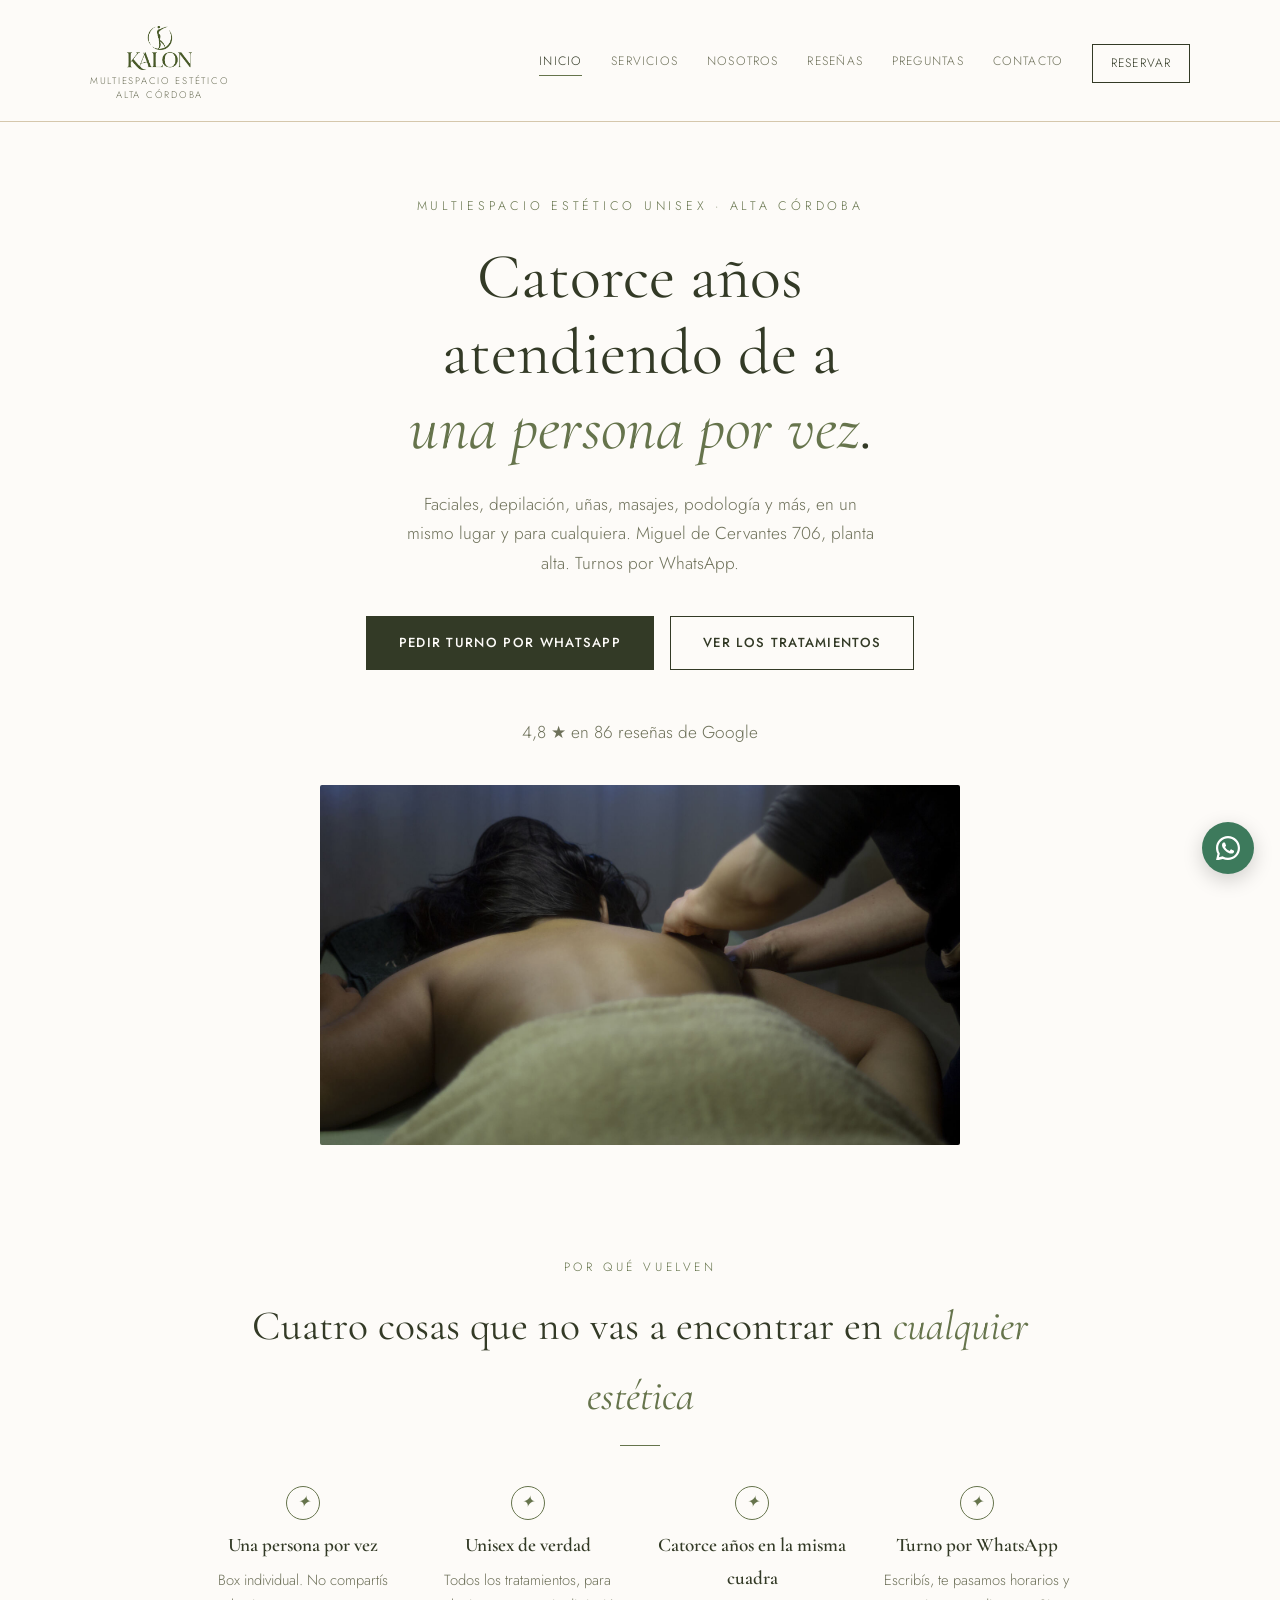
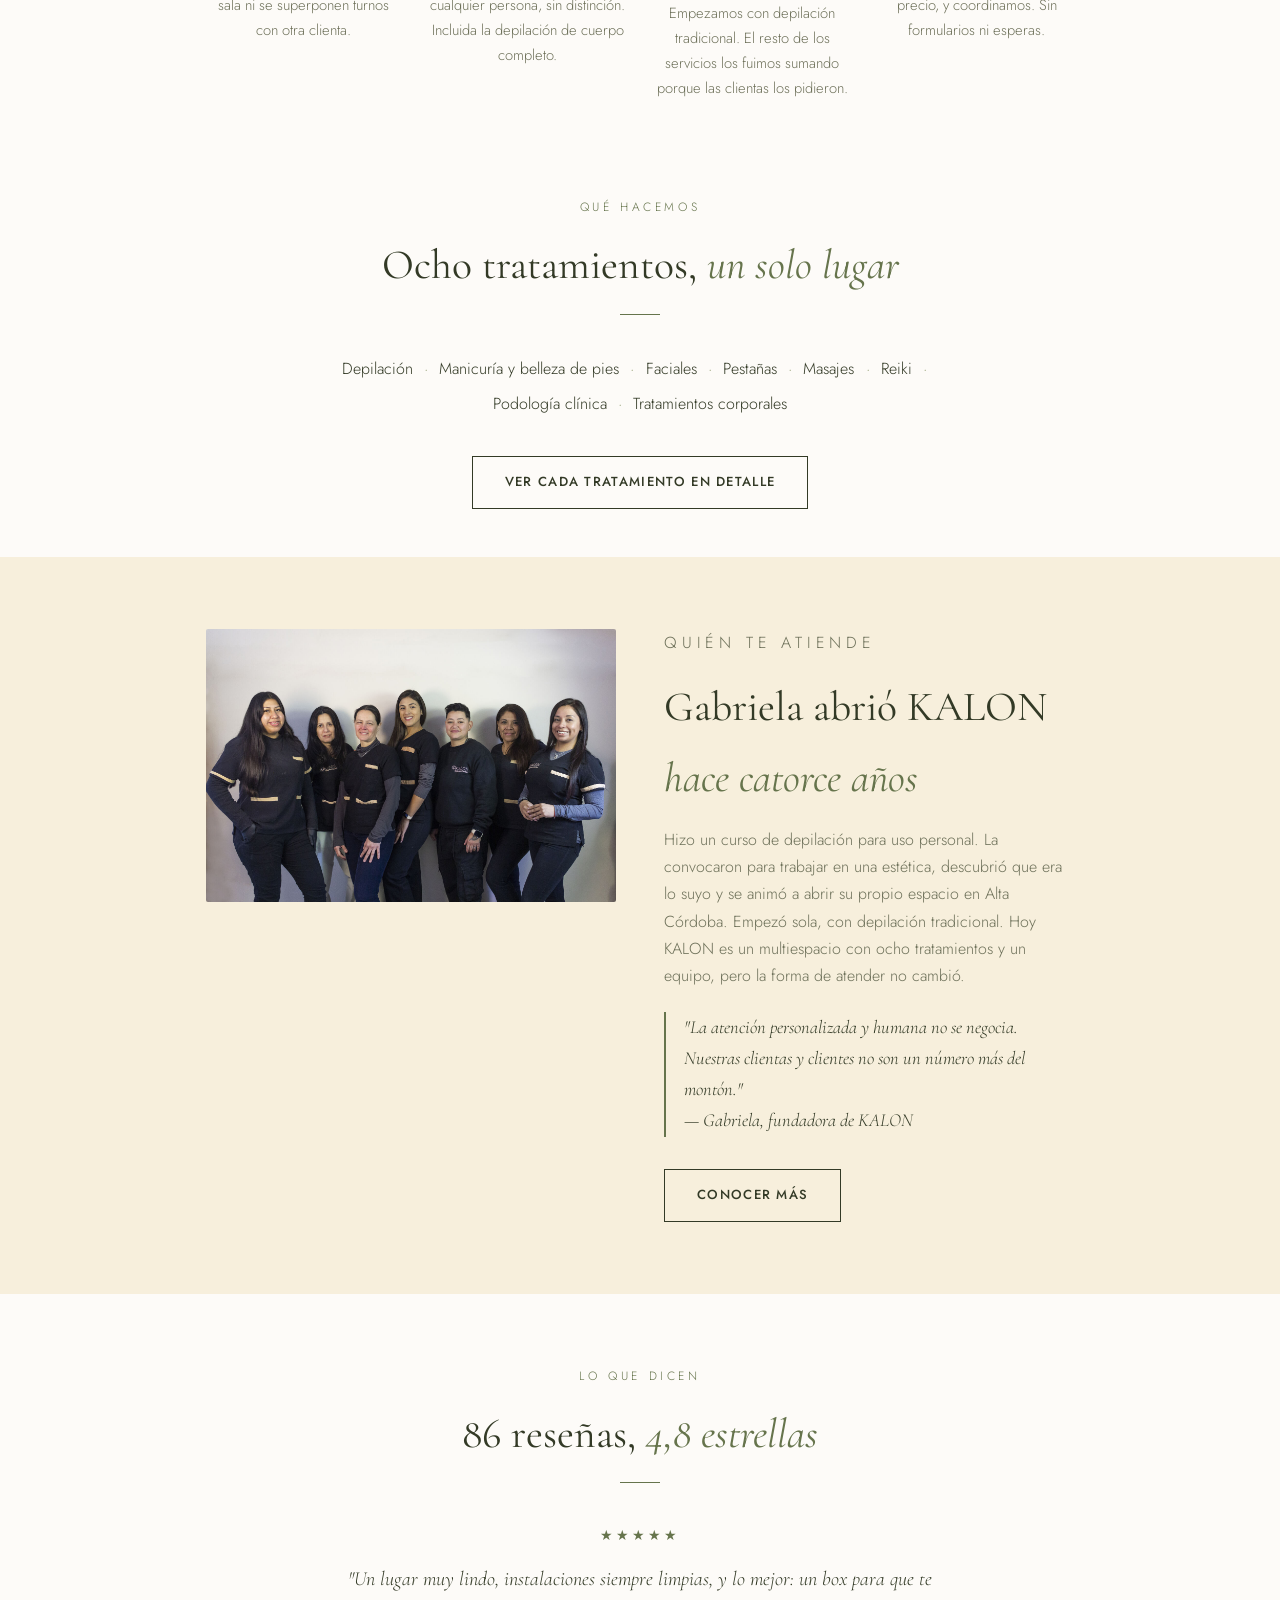
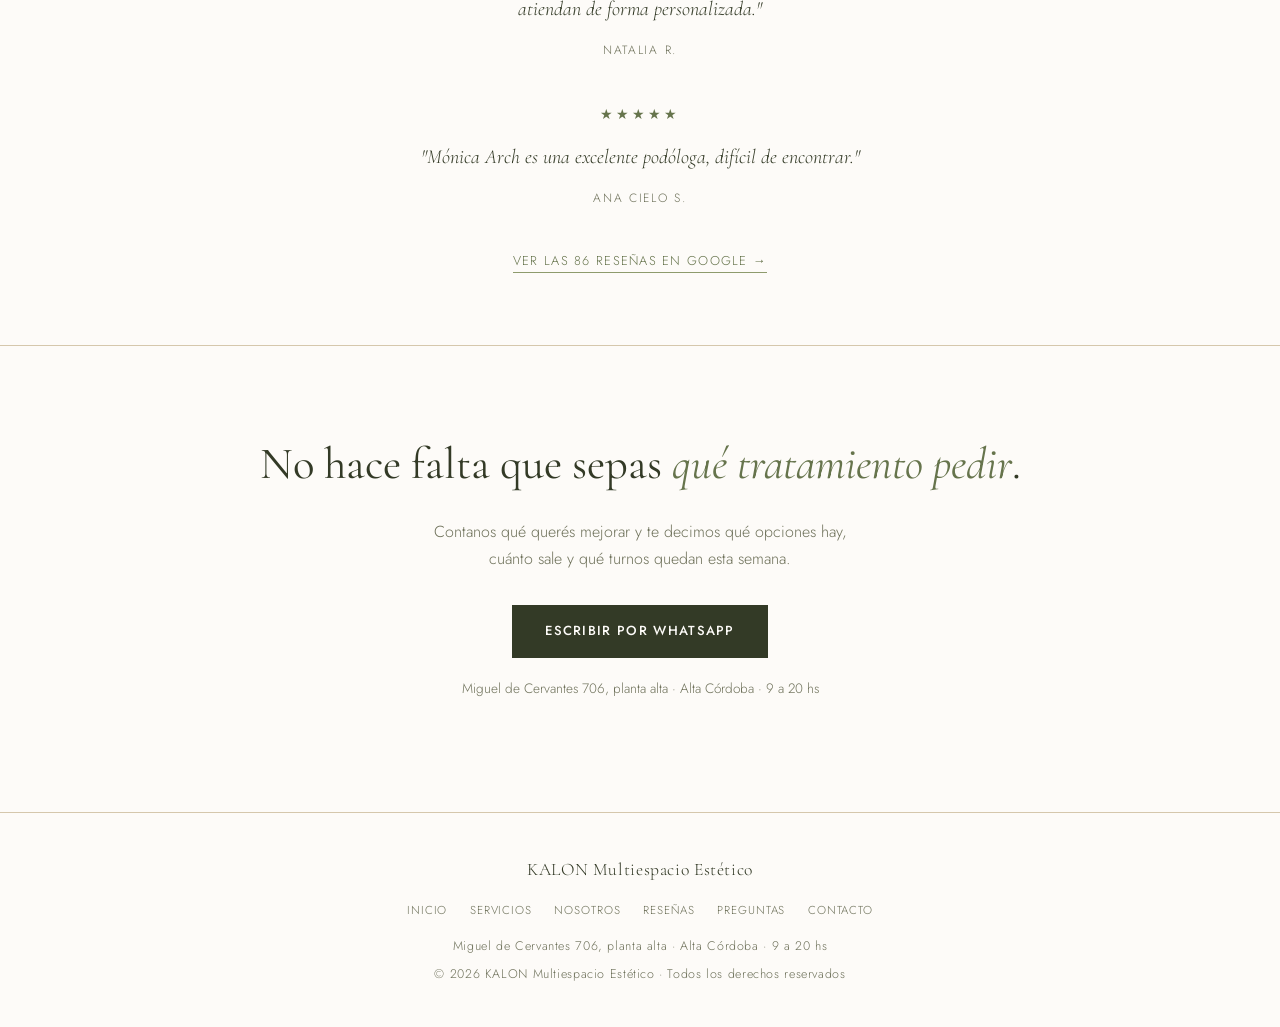
==== index.html @ 15a9e1fe "Add files via upload" ====
<!DOCTYPE html>
<html lang="es">
<head>
  <meta charset="UTF-8" />
  <meta name="viewport" content="width=device-width, initial-scale=1.0" />
  <title>KALON Multiespacio Estético — 14 años en Alta Córdoba</title>
  <meta name="description" content="Multiespacio estético unisex en Alta Córdoba. Faciales, depilación, uñas, masajes, podología, reiki y más. 14 años, 86 reseñas y 4,8 estrellas en Google. Turnos por WhatsApp." />
  <link rel="preconnect" href="https://fonts.googleapis.com">
  <link rel="preconnect" href="https://fonts.gstatic.com" crossorigin>
  <link href="https://fonts.googleapis.com/css2?family=Cormorant+Garamond:ital,wght@0,300;0,400;0,500;0,600;1,400&family=Jost:wght@300;400;500;600&display=swap" rel="stylesheet">
  <link rel="stylesheet" href="style.css">
</head>
<body>

<header>
  <div class="header-inner">
    <a href="index.html" class="logo-link"><img src="img/logo-kalon.png" alt="KALON Multiespacio Estético" class="logo-img"><span class="logo-sub">Multiespacio Estético<br>Alta Córdoba</span></a>
    <div class="hamburger" onclick="toggleNav()"><span></span><span></span><span></span></div>
    <nav class="links" id="navLinks">
      <a href="index.html" class="active">Inicio</a>
      <a href="servicios.html">Servicios</a>
      <a href="nosotros.html">Nosotros</a>
      <a href="resenas.html">Reseñas</a>
      <a href="faq.html">Preguntas</a>
      <a href="contacto.html">Contacto</a>
      <a href="https://wa.me/5493513975114?text=Hola%21+Entr%C3%A9+a+la+web+de+KALON.+Quer%C3%ADa+consultar+precios+y+turnos+disponibles." target="_blank" rel="noopener" class="nav-cta">Reservar</a>
    </nav>
  </div>
</header>

<section class="hero">
  <p class="eyebrow">Multiespacio estético unisex · Alta Córdoba</p>
  <h1>Catorce años atendiendo de a <em>una persona por vez</em>.</h1>
  <p>Faciales, depilación, uñas, masajes, podología y más, en un mismo lugar y para cualquiera. Miguel de Cervantes 706, planta alta. Turnos por WhatsApp.</p>
  <div class="cta-row">
    <a href="https://wa.me/5493513975114?text=Hola%21+Vengo+de+la+web+de+KALON+y+quiero+pedir+un+turno.+%C2%BFQu%C3%A9+disponibilidad+tienen+esta+semana%3F" target="_blank" rel="noopener" class="btn btn-solid">Pedir turno por WhatsApp</a>
    <a href="servicios.html" class="btn btn-line">Ver los tratamientos</a>
  </div>
  <p class="hero-proof">4,8 ★ en 86 reseñas de Google</p>
  <div class="hero-img">
    <img src="img/masaje.jpg" alt="KALON Multiespacio Estético" loading="lazy" />
  </div>
</section>

<section class="section-tight">
  <div class="wrap">
    <p class="label">Por qué vuelven</p>
    <h2 class="title">Cuatro cosas que no vas a encontrar en <em>cualquier estética</em></h2>
    <div class="divider"></div>
    <div class="highlights">
      <div class="highlight">
        <div class="highlight-mark">✦</div>
        <h3>Una persona por vez</h3>
        <p>Box individual. No compartís sala ni se superponen turnos con otra clienta.</p>
      </div>
      <div class="highlight">
        <div class="highlight-mark">✦</div>
        <h3>Unisex de verdad</h3>
        <p>Todos los tratamientos, para cualquier persona, sin distinción. Incluida la depilación de cuerpo completo.</p>
      </div>
      <div class="highlight">
        <div class="highlight-mark">✦</div>
        <h3>Catorce años en la misma cuadra</h3>
        <p>Empezamos con depilación tradicional. El resto de los servicios los fuimos sumando porque las clientas los pidieron.</p>
      </div>
      <div class="highlight">
        <div class="highlight-mark">✦</div>
        <h3>Turno por WhatsApp</h3>
        <p>Escribís, te pasamos horarios y precio, y coordinamos. Sin formularios ni esperas.</p>
      </div>
    </div>
  </div>
</section>
<section class="section-tight">
  <div class="wrap">
    <p class="label">Qué hacemos</p>
    <h2 class="title">Ocho tratamientos, <em>un solo lugar</em></h2>
    <div class="divider"></div>
    <p class="service-list"><span>Depilación</span><span>Manicuría y belleza de pies</span><span>Faciales</span><span>Pestañas</span><span>Masajes</span><span>Reiki</span><span>Podología clínica</span><span>Tratamientos corporales</span></p>
    <div class="see-all"><a href="servicios.html" class="btn btn-line">Ver cada tratamiento en detalle</a></div>
  </div>
</section>

<section class="alt-bg">
  <div class="wrap">
    <div class="about-grid">
      <div class="about-img">
        <img src="img/equipo.jpg" alt="Gabriela, fundadora de KALON" loading="lazy" />
      </div>
      <div class="about-text">
        <p class="label" style="text-align:left;">Quién te atiende</p>
        <h2 class="title" style="text-align:left;">Gabriela abrió KALON <em>hace catorce años</em></h2>
        <p>Hizo un curso de depilación para uso personal. La convocaron para trabajar en una estética, descubrió que era lo suyo y se animó a abrir su propio espacio en Alta Córdoba. Empezó sola, con depilación tradicional. Hoy KALON es un multiespacio con ocho tratamientos y un equipo, pero la forma de atender no cambió.</p>
        <p class="about-quote">"La atención personalizada y humana no se negocia. Nuestras clientas y clientes no son un número más del montón."<br>— Gabriela, fundadora de KALON</p>
        <div style="margin-top:2rem;"><a href="nosotros.html" class="btn btn-line">Conocer más</a></div>
      </div>
    </div>
  </div>
</section>

<section>
  <div class="wrap">
    <p class="label">Lo que dicen</p>
    <h2 class="title">86 reseñas, <em>4,8 estrellas</em></h2>
    <div class="divider"></div>
    <div class="review">
      <div class="stars">★★★★★</div>
      <p>"Un lugar muy lindo, instalaciones siempre limpias, y lo mejor: un box para que te atiendan de forma personalizada."</p>
      <div class="author">Natalia R.</div>
    </div>
    <div class="review">
      <div class="stars">★★★★★</div>
      <p>"Mónica Arch es una excelente podóloga, difícil de encontrar."</p>
      <div class="author">Ana Cielo S.</div>
    </div>
    <a href="https://www.google.com/maps/search/KALON%20Multiespacio%20Est%C3%A9tico/@-31.3897943,-64.1840339,17z" target="_blank" rel="noopener" class="g-link">Ver las 86 reseñas en Google →</a>
  </div>
</section>

<section class="final">
  <h2>No hace falta que sepas <em>qué tratamiento pedir</em>.</h2>
  <p>Contanos qué querés mejorar y te decimos qué opciones hay, cuánto sale y qué turnos quedan esta semana.</p>
  <a href="https://wa.me/5493513975114?text=Hola%21+Entr%C3%A9+a+la+web+de+KALON.+No+s%C3%A9+bien+qu%C3%A9+tratamiento+me+conviene%2C+%C2%BFme+orientan%3F" target="_blank" rel="noopener" class="btn btn-solid">Escribir por WhatsApp</a>
  <p class="final-note">Miguel de Cervantes 706, planta alta · Alta Córdoba · 9 a 20 hs</p>
</section>

<footer>
  <div class="flogo">KALON Multiespacio Estético</div>
  <div class="fnav">
    <a href="index.html">Inicio</a>
    <a href="servicios.html">Servicios</a>
    <a href="nosotros.html">Nosotros</a>
    <a href="resenas.html">Reseñas</a>
    <a href="faq.html">Preguntas</a>
    <a href="contacto.html">Contacto</a>
  </div>
  <p>Miguel de Cervantes 706, planta alta · Alta Córdoba · 9 a 20 hs</p>
  <p style="margin-top:.4rem;">© 2026 KALON Multiespacio Estético · Todos los derechos reservados</p>
</footer>

<a class="wa-float" href="https://wa.me/5493513975114?text=Hola%21+Quer%C3%ADa+hacer+una+consulta+sobre+KALON." target="_blank" rel="noopener" title="Escribinos por WhatsApp">
  <svg xmlns="http://www.w3.org/2000/svg" width="24" height="24" viewBox="0 0 24 24" fill="white"><path d="M17.472 14.382c-.297-.149-1.758-.867-2.03-.967-.273-.099-.471-.148-.67.15-.197.297-.767.966-.94 1.164-.173.199-.347.223-.644.075-.297-.15-1.255-.463-2.39-1.475-.883-.788-1.48-1.761-1.653-2.059-.173-.297-.018-.458.13-.606.134-.133.298-.347.446-.52.149-.174.198-.298.298-.497.099-.198.05-.371-.025-.52-.075-.149-.669-1.612-.916-2.207-.242-.579-.487-.5-.669-.51-.173-.008-.371-.01-.57-.01-.198 0-.52.074-.792.372-.272.297-1.04 1.016-1.04 2.479 0 1.462 1.065 2.875 1.213 3.074.149.198 2.096 3.2 5.077 4.487.709.306 1.262.489 1.694.625.712.227 1.36.195 1.871.118.571-.085 1.758-.719 2.006-1.413.248-.694.248-1.289.173-1.413-.074-.124-.272-.198-.57-.347z"/><path d="M12 0C5.373 0 0 5.373 0 12c0 2.123.555 4.116 1.524 5.849L.057 23.885a.5.5 0 0 0 .608.633l6.193-1.623A11.945 11.945 0 0 0 12 24c6.627 0 12-5.373 12-12S18.627 0 12 0zm0 21.818a9.813 9.813 0 0 1-5.032-1.383l-.36-.214-3.733.979.997-3.645-.236-.373A9.818 9.818 0 0 1 2.182 12c0-5.413 4.405-9.818 9.818-9.818 5.413 0 9.818 4.405 9.818 9.818 0 5.413-4.405 9.818-9.818 9.818z"/></svg>
</a>

<script src="script.js"></script>
</body>
</html>
---- style.css ----
:root{
  /* paleta de colores.jpg: crema #f7efdc, arena #d5c7ac, salvia #8e9b6d, oliva #66744c.
     ink/ink-soft se derivan de la oliva (no hay un neutro oscuro en la muestra);
     el resto son los 4 tonos de la muestra tal cual. */
  --ink:#333a26;
  --ink-soft:#6e715a;
  --line:#d5c7ac;
  --paper:#fdfbf8;
  --paper2:#f7efdc;
  --accent:#66744c;
  --accent-soft:#8e9b6d;
  --wa:#3d7a5c;
  --sf:'Cormorant Garamond',Georgia,serif;
  --ss:'Jost',Arial,sans-serif;
}
*,*::before,*::after{box-sizing:border-box;margin:0;padding:0;}
html{scroll-behavior:smooth;}
body{font-family:var(--ss);font-weight:300;color:var(--ink);background:var(--paper);line-height:1.7;-webkit-font-smoothing:antialiased;}
img{max-width:100%;display:block;}
a{text-decoration:none;color:inherit;}
.wrap{max-width:920px;margin:0 auto;padding:0 1.6rem;}

/* header / nav */
header{padding:1.6rem 1.6rem 1.2rem;border-bottom:1px solid var(--line);position:sticky;top:0;background:rgba(253,251,248,.94);backdrop-filter:blur(10px);z-index:100;}
.header-inner{max-width:1100px;margin:0 auto;display:flex;align-items:center;justify-content:space-between;gap:1.5rem;flex-wrap:wrap;}
.logo-link{display:flex;flex-direction:column;align-items:center;gap:.35rem;}
.logo-img{height:44px;width:auto;}
.logo-sub{font-size:.6rem;letter-spacing:.18em;text-transform:uppercase;color:var(--ink-soft);font-family:var(--ss);line-height:1.4;text-align:center;}
nav.links{display:flex;gap:1.8rem;align-items:center;flex-wrap:wrap;}
nav.links a{font-size:.76rem;letter-spacing:.1em;text-transform:uppercase;color:var(--ink-soft);padding-bottom:3px;border-bottom:1px solid transparent;transition:border-color .2s,color .2s;}
nav.links a:hover,nav.links a.active{color:var(--ink);border-color:var(--accent);}
nav.links a.nav-cta{color:var(--ink);border:1px solid var(--ink);padding:.5rem 1.1rem;border-bottom:1px solid var(--ink);}
nav.links a.nav-cta:hover{background:var(--ink);color:var(--paper);}
.hamburger{display:none;flex-direction:column;gap:5px;cursor:pointer;padding:6px;}
.hamburger span{width:22px;height:2px;background:var(--ink);border-radius:2px;}

/* page header (non-home pages) */
.page-head{padding:3.6rem 1.6rem 2.4rem;text-align:center;border-bottom:1px solid var(--line);background:var(--paper2);}
.page-head .label{font-size:.75rem;letter-spacing:.3em;text-transform:uppercase;color:var(--accent);margin-bottom:.8rem;}
.page-head h1{font-family:var(--sf);font-weight:400;font-size:clamp(2rem,5vw,3rem);color:var(--ink);}
.page-head h1 em{font-style:italic;color:var(--accent);}
.page-head p{color:var(--ink-soft);max-width:480px;margin:1rem auto 0;font-size:1rem;}
.breadcrumb{font-size:.72rem;letter-spacing:.08em;text-transform:uppercase;color:var(--ink-soft);margin-bottom:1rem;}
.breadcrumb a{color:var(--accent);}

/* hero (home) */
.hero{padding:4.6rem 1.6rem 4rem;text-align:center;}
.hero .eyebrow{font-size:.78rem;letter-spacing:.3em;text-transform:uppercase;color:var(--accent);margin-bottom:1.4rem;}
.hero h1{font-family:var(--sf);font-weight:400;font-size:clamp(2.4rem,6vw,4rem);line-height:1.18;max-width:16ch;margin:0 auto 1.5rem;color:var(--ink);}
.hero h1 em{font-style:italic;color:var(--accent);}
.hero p{font-size:1.08rem;color:var(--ink-soft);max-width:480px;margin:0 auto 2.4rem;font-weight:300;}
.hero-img{max-width:640px;margin:0 auto;aspect-ratio:16/9;overflow:hidden;border-radius:2px;}
.hero-img img{width:100%;height:100%;object-fit:cover;}
.hero-proof{font-size:.82rem;color:var(--ink-soft);text-align:center;margin-top:.9rem;}
.cta-row{display:flex;justify-content:center;gap:1rem;margin-bottom:3rem;flex-wrap:wrap;}
.btn{display:inline-flex;align-items:center;gap:.6rem;padding:.9rem 2rem;font-size:.82rem;letter-spacing:.1em;text-transform:uppercase;font-weight:500;transition:all .25s;border:1px solid var(--ink);cursor:pointer;}
.btn-solid{background:var(--ink);color:var(--paper);}
.btn-solid:hover{background:var(--accent);border-color:var(--accent);}
.btn-line{background:transparent;color:var(--ink);}
.btn-line:hover{background:var(--ink);color:var(--paper);}

/* section shell */
section{padding:4.5rem 1.6rem;}
.section-tight{padding:3rem 1.6rem;}
.label{font-size:.75rem;letter-spacing:.3em;text-transform:uppercase;color:var(--accent);text-align:center;margin-bottom:.8rem;}
.title{font-family:var(--sf);font-weight:400;font-size:clamp(1.8rem,4vw,2.6rem);text-align:center;color:var(--ink);margin-bottom:.8rem;}
.title em{font-style:italic;color:var(--accent);}
.intro{text-align:center;color:var(--ink-soft);max-width:460px;margin:0 auto 3rem;font-size:1rem;}
.divider{width:40px;height:1px;background:var(--accent);margin:0 auto 2.5rem;}

/* highlights (home) */
.highlights{display:grid;grid-template-columns:repeat(4,1fr);gap:1.8rem;text-align:center;max-width:1000px;margin:0 auto;}
.highlight h3{font-family:var(--sf);font-size:1.2rem;font-weight:600;color:var(--ink);margin:.6rem 0 .4rem;}
.highlight p{color:var(--ink-soft);font-size:.92rem;}
.highlight-mark{width:34px;height:34px;border:1px solid var(--accent);border-radius:50%;display:flex;align-items:center;justify-content:center;margin:0 auto;color:var(--accent);font-family:var(--sf);font-style:italic;}

/* services as list */
.service-row{display:flex;gap:1.6rem;padding:1.7rem 0;border-bottom:1px solid var(--line);align-items:baseline;}
.service-row:first-child{border-top:1px solid var(--line);}
.service-num{font-family:var(--sf);font-size:1.3rem;color:var(--accent-soft);flex-shrink:0;width:2.2rem;font-weight:500;}
.service-body h3{font-family:var(--sf);font-weight:600;font-size:1.35rem;color:var(--ink);margin-bottom:.35rem;}
.service-body p{color:var(--ink-soft);font-size:.98rem;max-width:520px;margin-bottom:.6rem;}
.service-body a{font-size:.76rem;letter-spacing:.1em;text-transform:uppercase;color:var(--accent);border-bottom:1px solid var(--accent-soft);}
.service-body a:hover{border-color:var(--accent);}
.see-all{text-align:center;margin-top:2.4rem;}
.service-list{display:flex;flex-wrap:wrap;justify-content:center;gap:.5rem 0;max-width:700px;margin:0 auto;text-align:center;font-size:1rem;color:var(--ink);}
.service-list span:not(:last-child)::after{content:'·';color:var(--accent-soft);margin:0 .7rem;}

/* services as cards */
.services-grid{display:grid;grid-template-columns:repeat(3,1fr);gap:1.4rem;}
.service-card{position:relative;overflow:hidden;border:1px solid var(--line);background:var(--paper);cursor:pointer;transition:transform .3s ease,box-shadow .3s ease,border-color .3s ease;outline:none;display:flex;flex-direction:column;}
.service-card::after{content:'';position:absolute;left:0;bottom:0;width:100%;height:3px;background:var(--accent);transform:scaleX(0);transform-origin:left;transition:transform .3s ease;z-index:2;}
.service-card:hover,.service-card:focus-visible{transform:translateY(-6px);box-shadow:0 16px 34px rgba(43,39,36,.1);border-color:var(--accent-soft);}
.service-card:hover::after,.service-card:focus-visible::after{transform:scaleX(1);}
.service-card .card-img{position:relative;aspect-ratio:4/3;overflow:hidden;background:var(--paper2);}
.service-card .card-img img{width:100%;height:100%;object-fit:cover;transition:transform .5s ease;}
.service-card:hover .card-img img,.service-card:focus-visible .card-img img{transform:scale(1.08);}
.service-card .card-overlay{position:absolute;inset:0;background:rgba(43,39,36,.5);display:flex;align-items:center;justify-content:center;opacity:0;transition:opacity .3s ease;}
.service-card:hover .card-overlay,.service-card:focus-visible .card-overlay{opacity:1;}
.service-card .card-overlay span{font-size:.76rem;letter-spacing:.12em;text-transform:uppercase;color:#fff;display:inline-flex;align-items:center;gap:.4rem;transform:translateY(6px);transition:transform .3s ease;}
.service-card:hover .card-overlay span,.service-card:focus-visible .card-overlay span{transform:translateY(0);}
.service-card .card-overlay em{font-style:normal;}
.service-card .card-num{position:absolute;top:.8rem;left:.8rem;width:2.1rem;height:2.1rem;border-radius:50%;background:var(--paper);color:var(--accent);font-family:var(--sf);font-size:.9rem;font-weight:600;display:flex;align-items:center;justify-content:center;}
.service-card .card-body{padding:1.4rem 1.5rem 1.6rem;}
.service-card h3{font-family:var(--sf);font-weight:600;font-size:1.25rem;color:var(--ink);margin-bottom:.4rem;}
.service-card .card-teaser{color:var(--ink-soft);font-size:.92rem;}
.see-all{text-align:center;margin-top:2.4rem;}

/* service detail modal */
.modal-overlay{position:fixed;inset:0;background:rgba(43,39,36,.55);backdrop-filter:blur(3px);display:flex;align-items:center;justify-content:center;padding:1.6rem;z-index:300;opacity:0;pointer-events:none;transition:opacity .25s ease;}
.modal-overlay.active{opacity:1;pointer-events:auto;}
.modal-box{position:relative;background:var(--paper);max-width:480px;width:100%;max-height:85vh;overflow-y:auto;border-radius:2px;transform:translateY(16px) scale(.98);transition:transform .3s ease;}
.modal-overlay.active .modal-box{transform:translateY(0) scale(1);}
.modal-close{position:absolute;top:.8rem;right:.8rem;width:32px;height:32px;border:1px solid var(--line);background:var(--paper);color:var(--ink-soft);cursor:pointer;font-size:.85rem;border-radius:50%;display:flex;align-items:center;justify-content:center;transition:border-color .2s,color .2s;z-index:2;}
.modal-close:hover{border-color:var(--accent);color:var(--accent);}
.modal-img{aspect-ratio:16/10;overflow:hidden;background:var(--paper2);}
.modal-img img{width:100%;height:100%;object-fit:cover;}
.modal-content{padding:1.8rem 2.2rem 2.2rem;}
.modal-num{font-family:var(--sf);font-size:1.1rem;color:var(--accent-soft);font-weight:500;margin-bottom:.4rem;}
.modal-box h2{font-family:var(--sf);font-weight:600;font-size:1.7rem;color:var(--ink);margin-bottom:.8rem;}
.modal-desc{color:var(--ink-soft);font-size:.98rem;margin-bottom:1.2rem;}
.modal-items{list-style:none;margin-bottom:1.8rem;}
.modal-items li{position:relative;padding-left:1.2rem;color:var(--ink);font-size:.95rem;padding-bottom:.55rem;}
.modal-items li::before{content:'✦';position:absolute;left:0;color:var(--accent);font-size:.7rem;top:.25rem;}
.modal-box .btn{width:100%;justify-content:center;}
body.modal-open{overflow:hidden;}

/* about */
.alt-bg{background:var(--paper2);}
.about-grid{display:grid;grid-template-columns:1fr 1fr;gap:3rem;align-items:start;}
.about-img{border-radius:2px;overflow:hidden;}
.about-img img{width:100%;height:auto;display:block;}
.about-text p{color:var(--ink-soft);margin-bottom:1rem;font-size:1rem;}
.about-text .about-quote{font-family:var(--sf);font-style:italic;font-size:1.15rem;color:var(--ink);border-left:2px solid var(--accent);padding-left:1.1rem;margin:1.4rem 0 1.6rem;}
.about-text .about-quote .quote-author{display:block;font-style:normal;font-size:.78rem;letter-spacing:.06em;text-transform:uppercase;color:var(--ink-soft);margin-top:.6rem;}
.stats{display:flex;gap:2.4rem;margin-top:1.8rem;flex-wrap:wrap;}
.stat-n{font-family:var(--sf);font-size:2.2rem;color:var(--accent);font-weight:500;}
.stat-l{font-size:.72rem;letter-spacing:.14em;text-transform:uppercase;color:var(--ink-soft);margin-top:.2rem;}

/* team / values (nosotros) */
.name-note{text-align:center;font-size:.82rem;color:var(--ink-soft);margin-top:2.4rem;}
.values{display:grid;grid-template-columns:repeat(3,1fr);gap:2rem;margin-top:1rem;}
.value{text-align:center;padding:2rem 1.2rem;border:1px solid var(--line);}
.value h3{font-family:var(--sf);font-size:1.3rem;margin-bottom:.5rem;color:var(--ink);}
.value p{color:var(--ink-soft);font-size:.92rem;}

/* reviews */
.review{max-width:600px;margin:0 auto 2.6rem;text-align:center;}
.review .stars{color:var(--accent);letter-spacing:3px;font-size:.9rem;margin-bottom:1rem;}
.review p{font-family:var(--sf);font-style:italic;font-size:1.25rem;color:var(--ink);line-height:1.5;margin-bottom:1rem;}
.review .author{font-size:.75rem;letter-spacing:.14em;text-transform:uppercase;color:var(--ink-soft);}
.reviews-grid-full{display:grid;grid-template-columns:1fr 1fr;gap:1rem 3rem;}
.g-link{display:block;text-align:center;font-size:.8rem;letter-spacing:.1em;text-transform:uppercase;color:var(--accent);border-bottom:1px solid var(--accent-soft);width:fit-content;margin:1rem auto 0;}

/* steps */
.steps{display:grid;grid-template-columns:repeat(3,1fr);gap:2.4rem;text-align:center;}
.step-n{font-family:var(--sf);font-size:2.4rem;color:var(--accent-soft);margin-bottom:.6rem;}
.steps h3{font-size:1rem;letter-spacing:.06em;text-transform:uppercase;color:var(--ink);margin-bottom:.5rem;font-weight:500;}
.steps p{color:var(--ink-soft);font-size:.95rem;}

/* faq */
.faq-item{border-bottom:1px solid var(--line);}
.faq-item:first-child{border-top:1px solid var(--line);}
.faq-q{width:100%;background:none;border:none;text-align:left;padding:1.3rem 0;font-family:var(--sf);font-size:1.15rem;color:var(--ink);cursor:pointer;display:flex;justify-content:space-between;align-items:center;gap:1rem;}
.faq-q::after{content:'+';color:var(--accent);font-size:1.4rem;flex-shrink:0;transition:transform .3s;}
.faq-item.open .faq-q::after{transform:rotate(45deg);}
.faq-a{max-height:0;overflow:hidden;transition:max-height .35s ease;}
.faq-a p{padding-bottom:1.3rem;color:var(--ink-soft);font-size:.98rem;max-width:560px;}

/* contact */
.contact-grid{display:grid;grid-template-columns:1fr 1fr;gap:3rem;}
.c-item{margin-bottom:1.4rem;}
.c-item strong{display:block;font-size:.72rem;letter-spacing:.18em;text-transform:uppercase;color:var(--accent);margin-bottom:.3rem;}
.c-item span{font-size:1.05rem;}
.map-box{aspect-ratio:4/3;overflow:hidden;border-radius:2px;}
.map-box iframe{width:100%;height:100%;border:0;filter:grayscale(.3);}

/* final cta */
.final{text-align:center;padding:5rem 1.6rem;border-top:1px solid var(--line);}
.final h2{font-family:var(--sf);font-weight:400;font-size:clamp(1.9rem,4.5vw,2.8rem);margin-bottom:1rem;}
.final h2 em{font-style:italic;color:var(--accent);}
.final p{color:var(--ink-soft);max-width:420px;margin:0 auto 2rem;}
.final p.final-note{color:var(--ink-soft);font-size:.85rem;margin-top:1.2rem;}

footer{text-align:center;padding:2.6rem 1.6rem;font-size:.78rem;letter-spacing:.05em;color:var(--ink-soft);border-top:1px solid var(--line);}
footer .flogo{font-family:var(--sf);font-size:1.1rem;color:var(--ink);margin-bottom:.4rem;}
footer .fnav{display:flex;justify-content:center;gap:1.4rem;margin:1rem 0;flex-wrap:wrap;}
footer .fnav a{color:var(--ink-soft);font-size:.72rem;letter-spacing:.08em;text-transform:uppercase;}
footer .fnav a:hover{color:var(--accent);}

.wa-float{position:fixed;bottom:1.6rem;right:1.6rem;width:52px;height:52px;border-radius:50%;background:var(--wa);display:flex;align-items:center;justify-content:center;box-shadow:0 6px 20px rgba(0,0,0,.18);z-index:150;}

@media(max-width:860px){
  .highlights{grid-template-columns:repeat(2,1fr);}
  .reviews-grid-full{grid-template-columns:1fr;}
  .values{grid-template-columns:1fr;}
  .services-grid{grid-template-columns:repeat(2,1fr);}
}
@media(max-width:760px){
  nav.links{display:none;position:absolute;top:100%;left:0;width:100%;background:var(--paper);flex-direction:column;align-items:flex-start;padding:1.4rem 1.6rem;border-bottom:1px solid var(--line);gap:1rem;}
  nav.links.open{display:flex;}
  .hamburger{display:flex;}
  .about-grid,.contact-grid{grid-template-columns:1fr;gap:2rem;}
  .steps{grid-template-columns:1fr;gap:2.2rem;}
  .services-grid{grid-template-columns:1fr;}
}
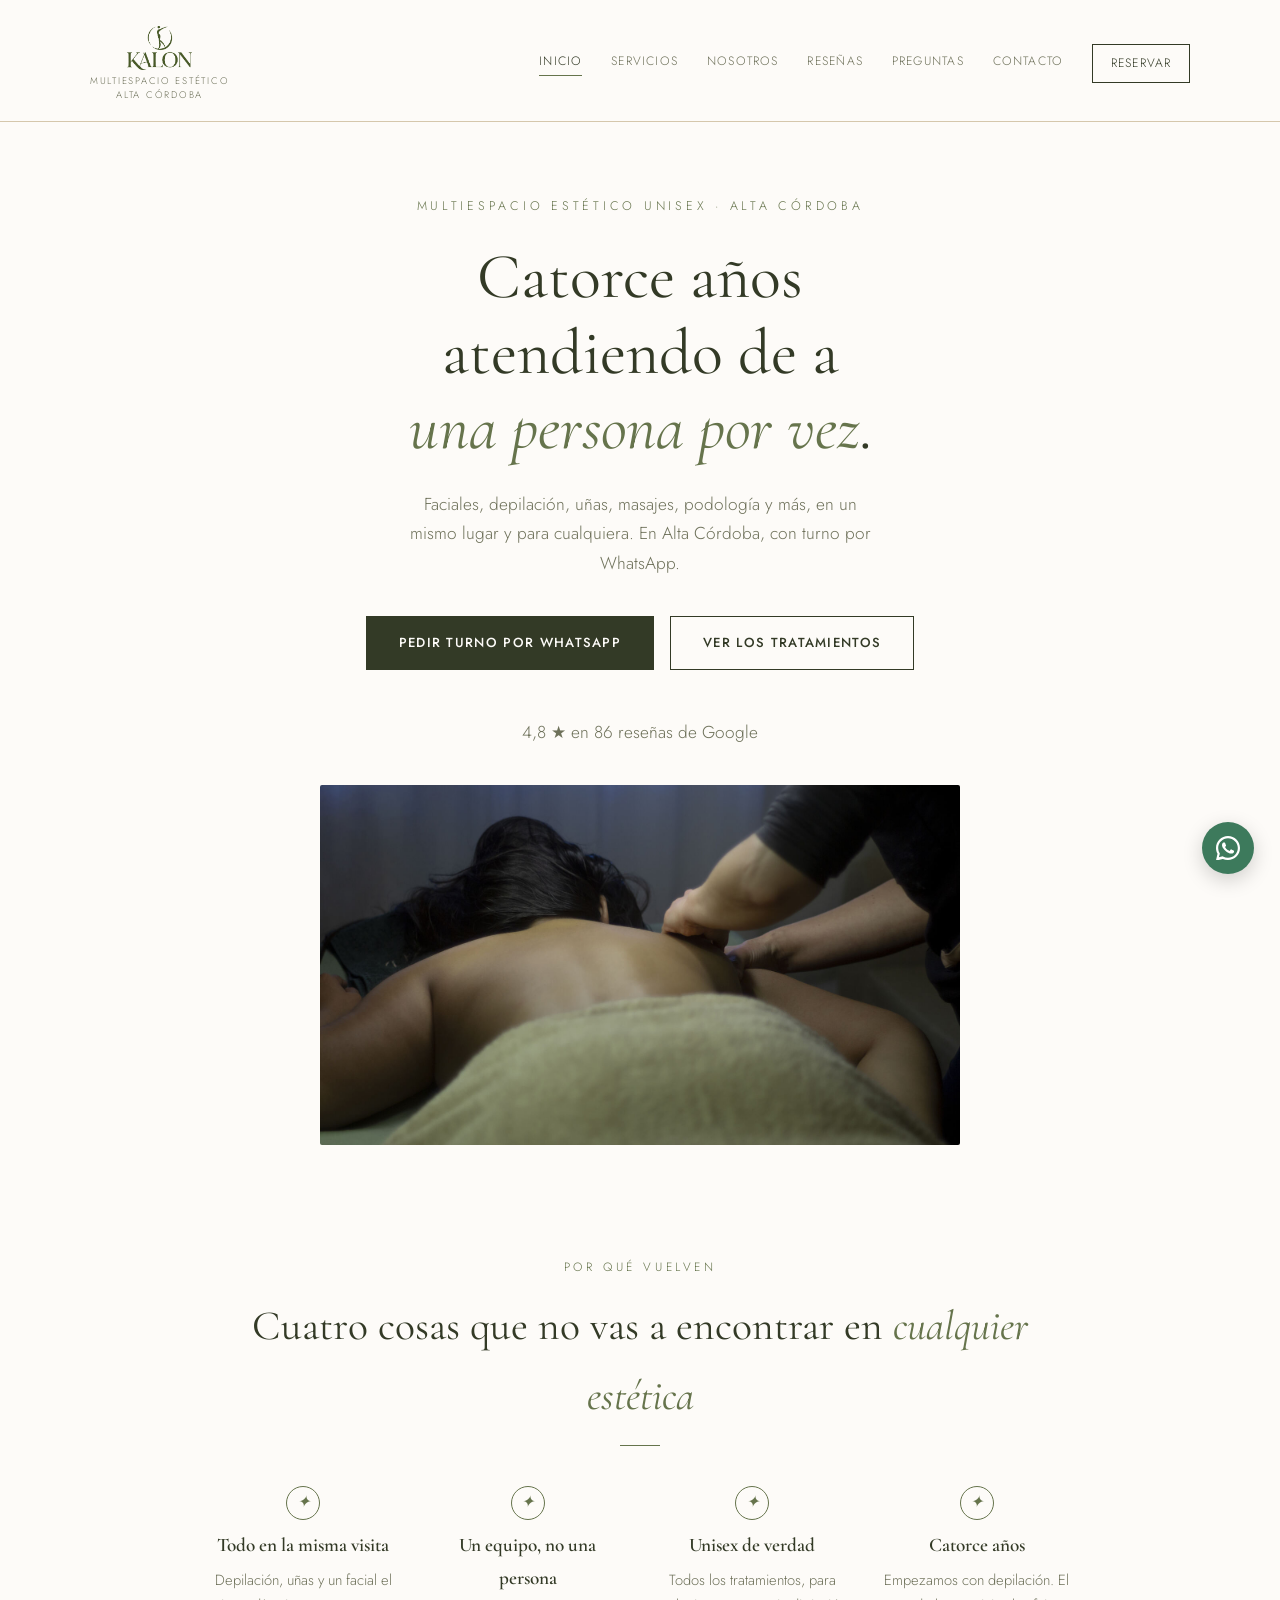
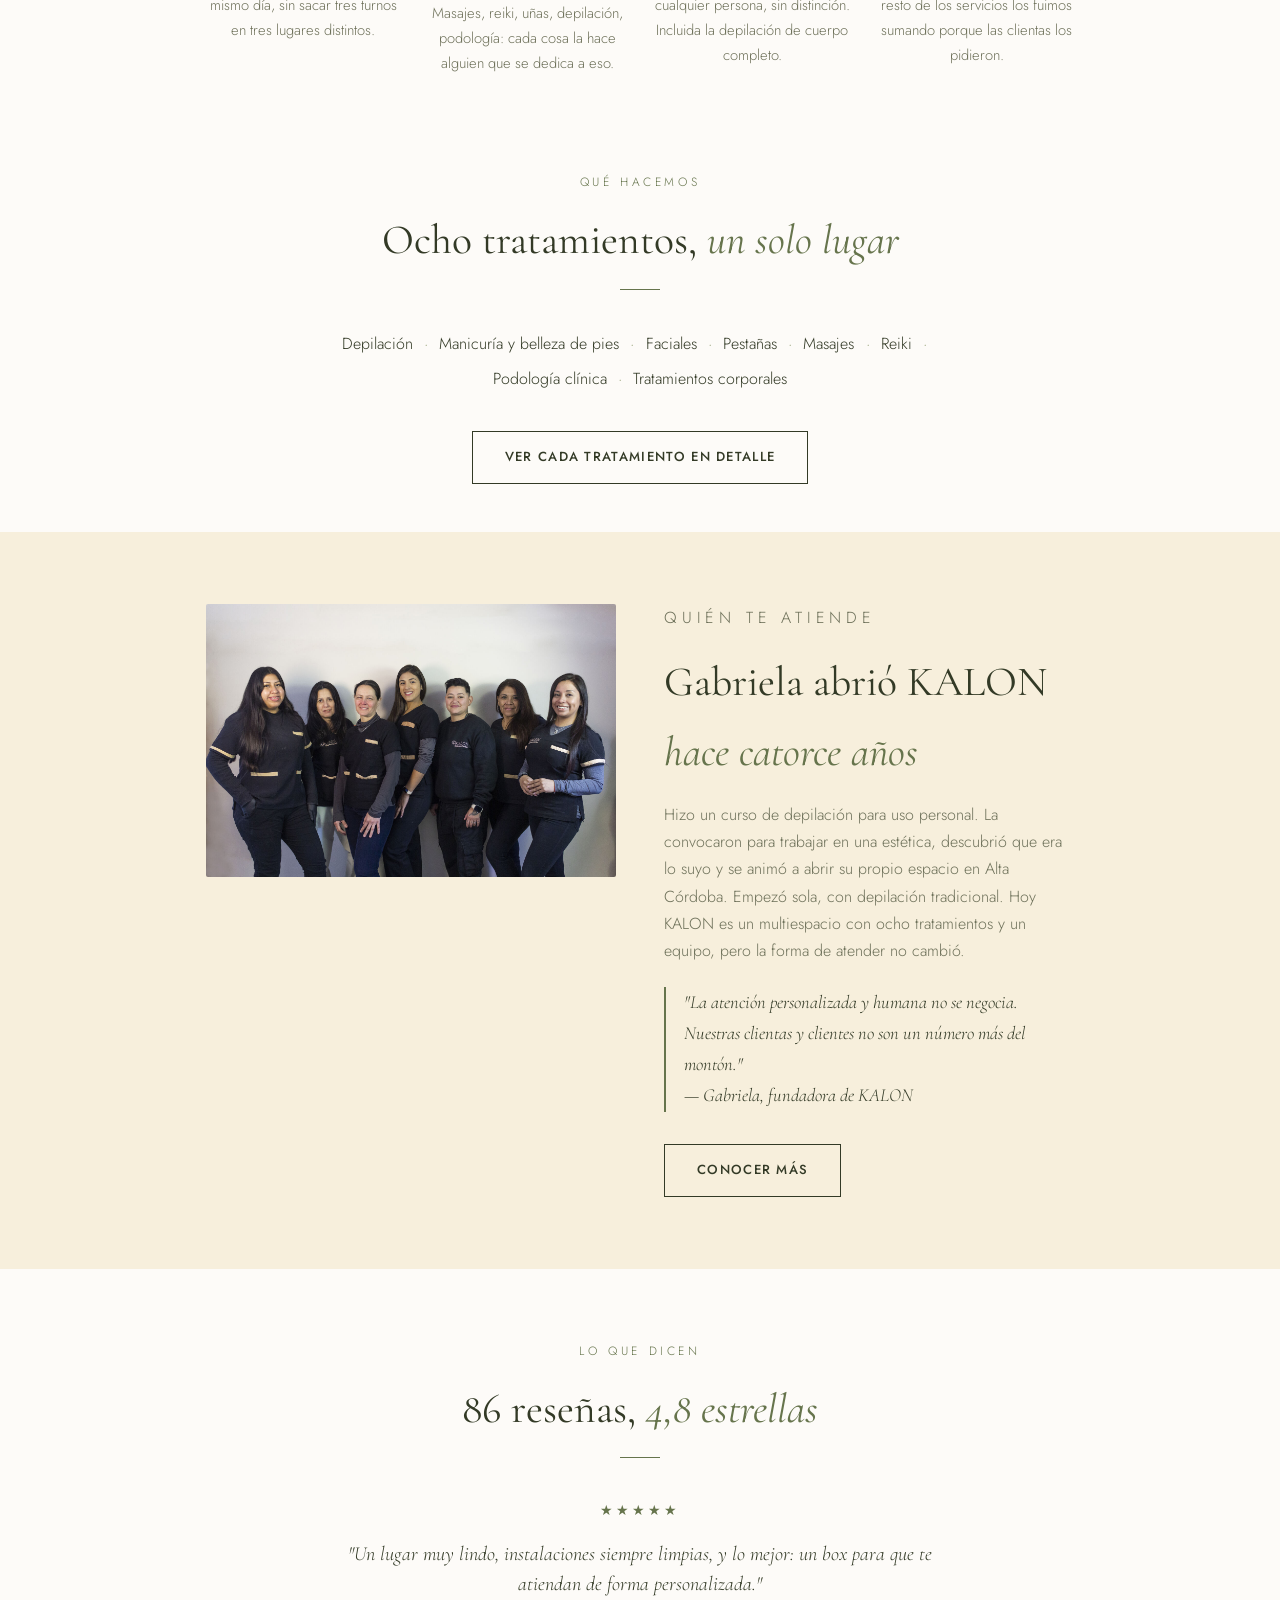
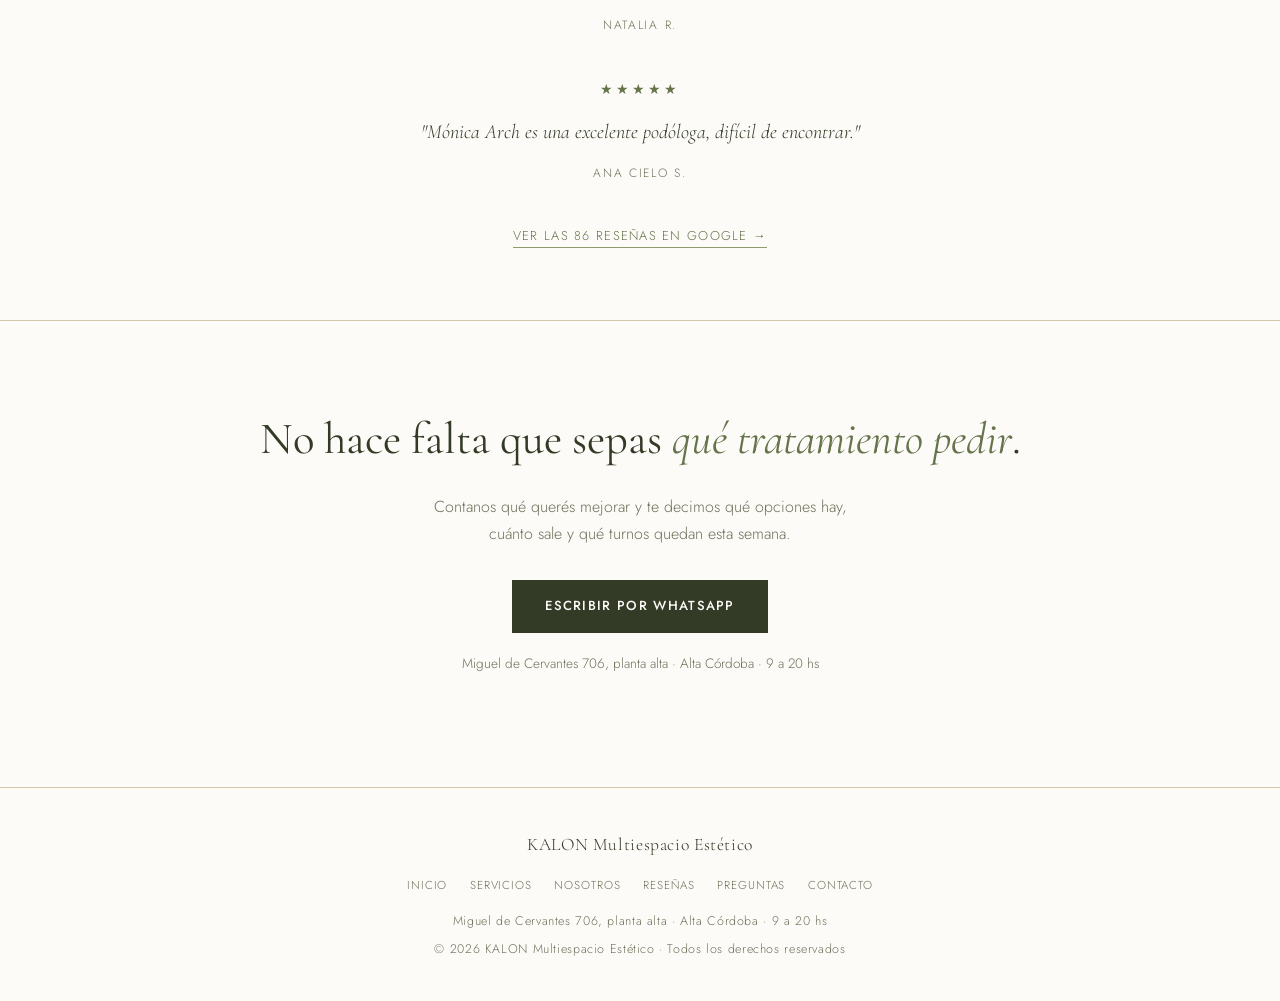
==== commit 92c8ce17: "Add files via upload" ====
--- a/index.html
+++ b/index.html
@@ -31,7 +31,7 @@
 <section class="hero">
   <p class="eyebrow">Multiespacio estético unisex · Alta Córdoba</p>
   <h1>Catorce años atendiendo de a <em>una persona por vez</em>.</h1>
-  <p>Faciales, depilación, uñas, masajes, podología y más, en un mismo lugar y para cualquiera. Miguel de Cervantes 706, planta alta. Turnos por WhatsApp.</p>
+  <p>Faciales, depilación, uñas, masajes, podología y más, en un mismo lugar y para cualquiera. En Alta Córdoba, con turno por WhatsApp.</p>
   <div class="cta-row">
     <a href="https://wa.me/5493513975114?text=Hola%21+Vengo+de+la+web+de+KALON+y+quiero+pedir+un+turno.+%C2%BFQu%C3%A9+disponibilidad+tienen+esta+semana%3F" target="_blank" rel="noopener" class="btn btn-solid">Pedir turno por WhatsApp</a>
     <a href="servicios.html" class="btn btn-line">Ver los tratamientos</a>
@@ -50,8 +50,13 @@
     <div class="highlights">
       <div class="highlight">
         <div class="highlight-mark">✦</div>
-        <h3>Una persona por vez</h3>
-        <p>Box individual. No compartís sala ni se superponen turnos con otra clienta.</p>
+        <h3>Todo en la misma visita</h3>
+        <p>Depilación, uñas y un facial el mismo día, sin sacar tres turnos en tres lugares distintos.</p>
+      </div>
+      <div class="highlight">
+        <div class="highlight-mark">✦</div>
+        <h3>Un equipo, no una persona</h3>
+        <p>Masajes, reiki, uñas, depilación, podología: cada cosa la hace alguien que se dedica a eso.</p>
       </div>
       <div class="highlight">
         <div class="highlight-mark">✦</div>
@@ -60,13 +65,8 @@
       </div>
       <div class="highlight">
         <div class="highlight-mark">✦</div>
-        <h3>Catorce años en la misma cuadra</h3>
-        <p>Empezamos con depilación tradicional. El resto de los servicios los fuimos sumando porque las clientas los pidieron.</p>
-      </div>
-      <div class="highlight">
-        <div class="highlight-mark">✦</div>
-        <h3>Turno por WhatsApp</h3>
-        <p>Escribís, te pasamos horarios y precio, y coordinamos. Sin formularios ni esperas.</p>
+        <h3>Catorce años</h3>
+        <p>Empezamos con depilación. El resto de los servicios los fuimos sumando porque las clientas los pidieron.</p>
       </div>
     </div>
   </div>
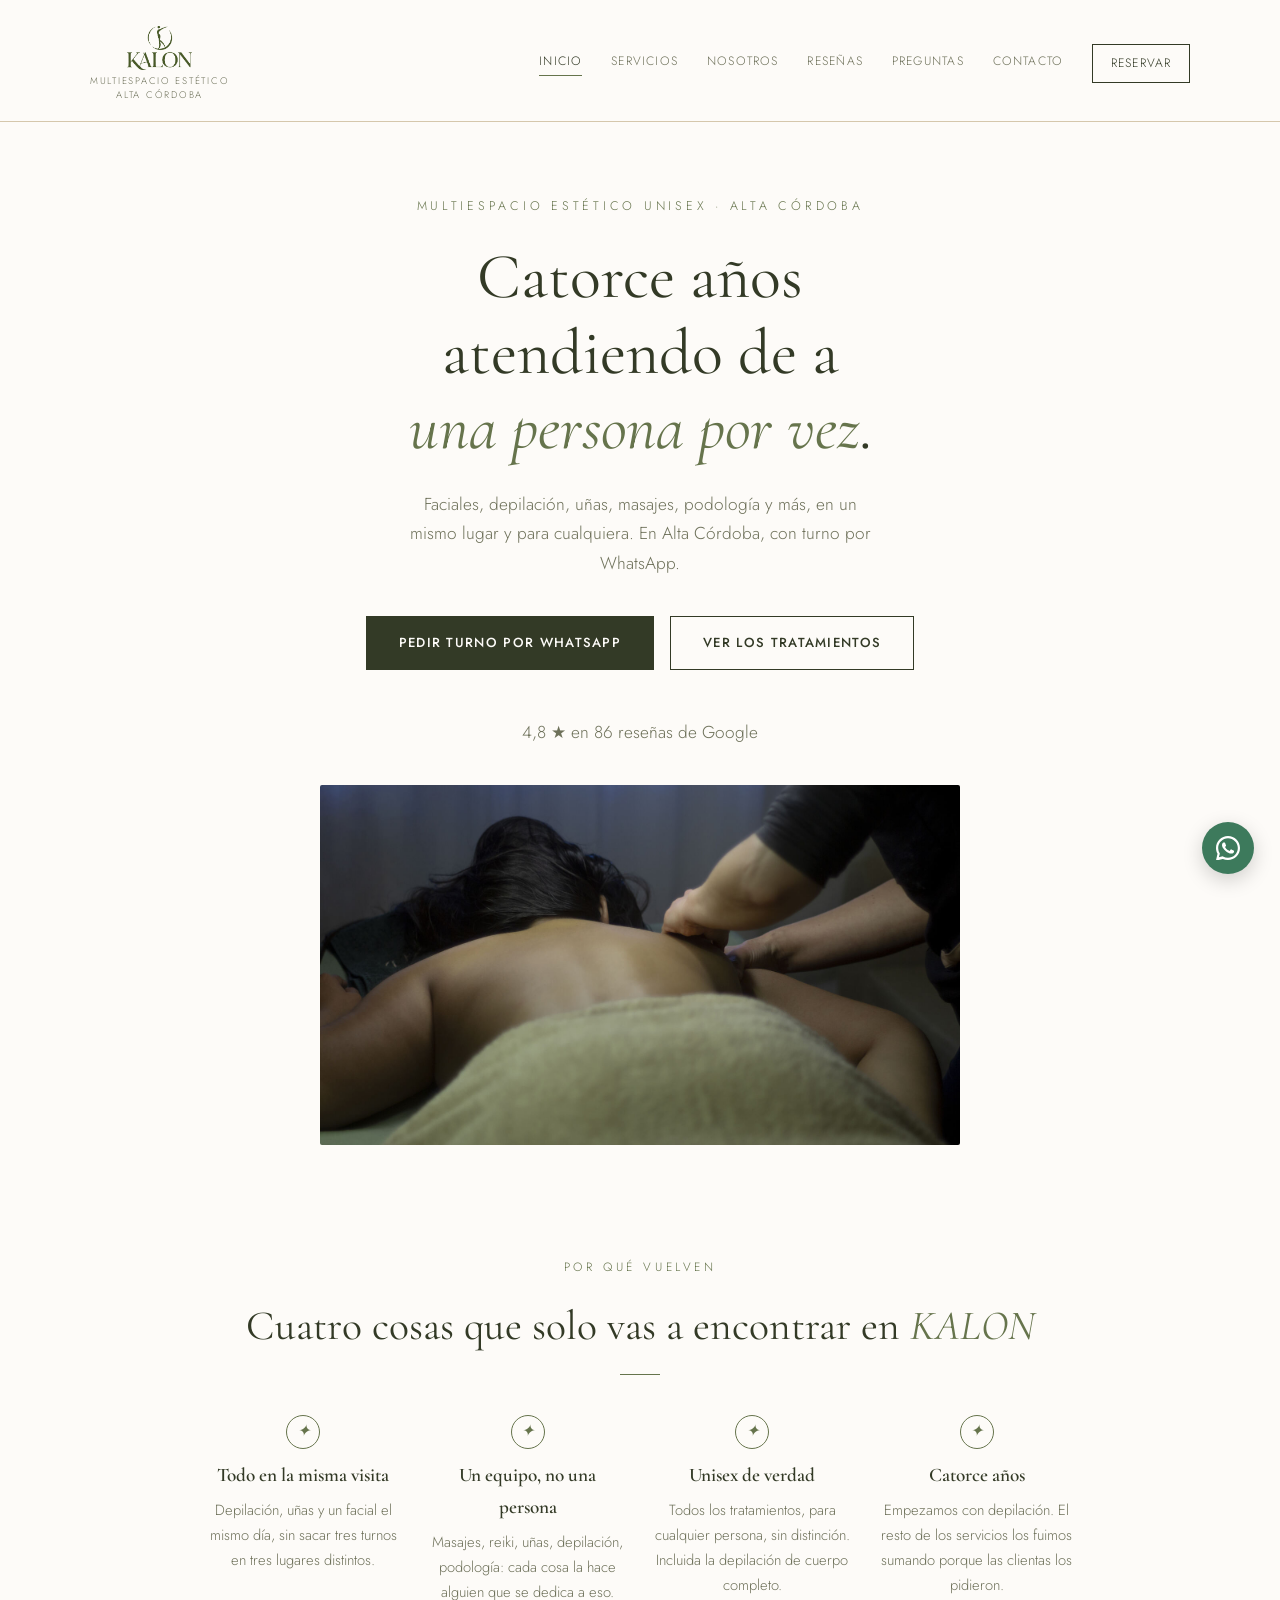
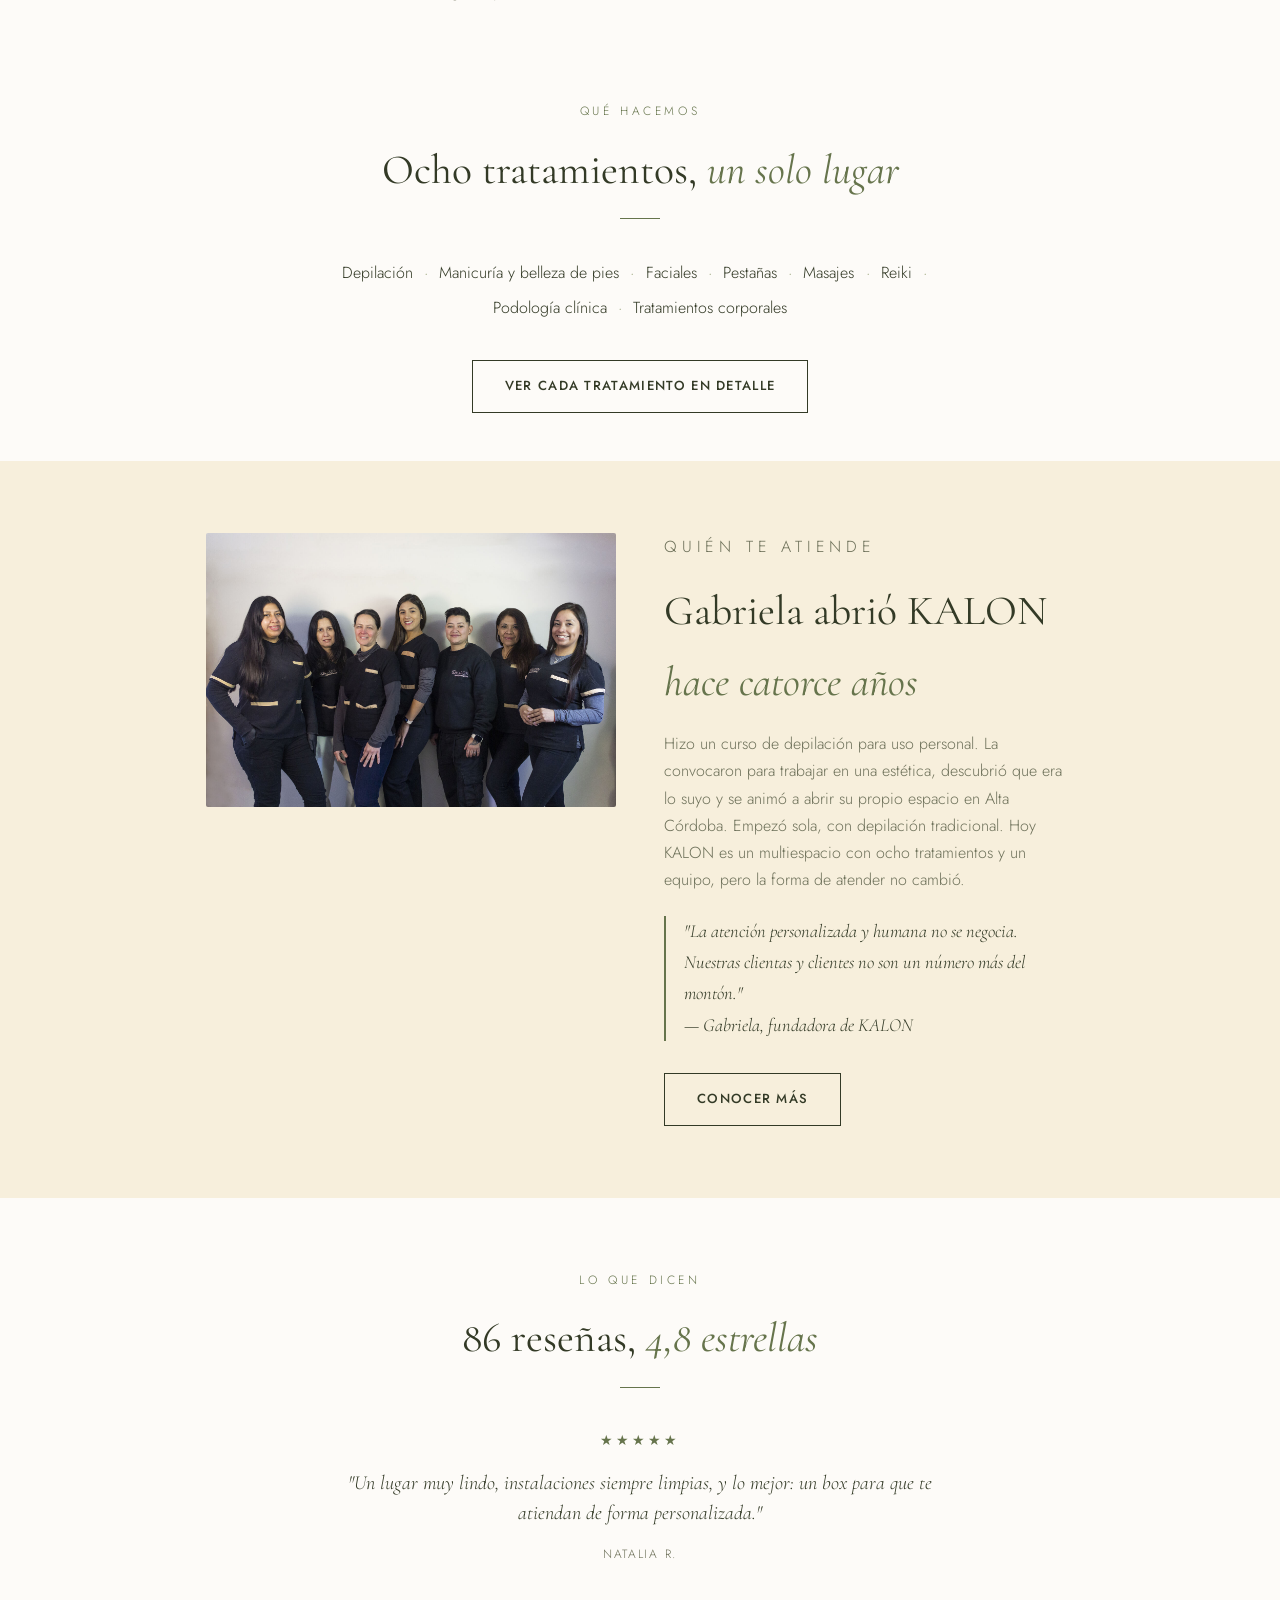
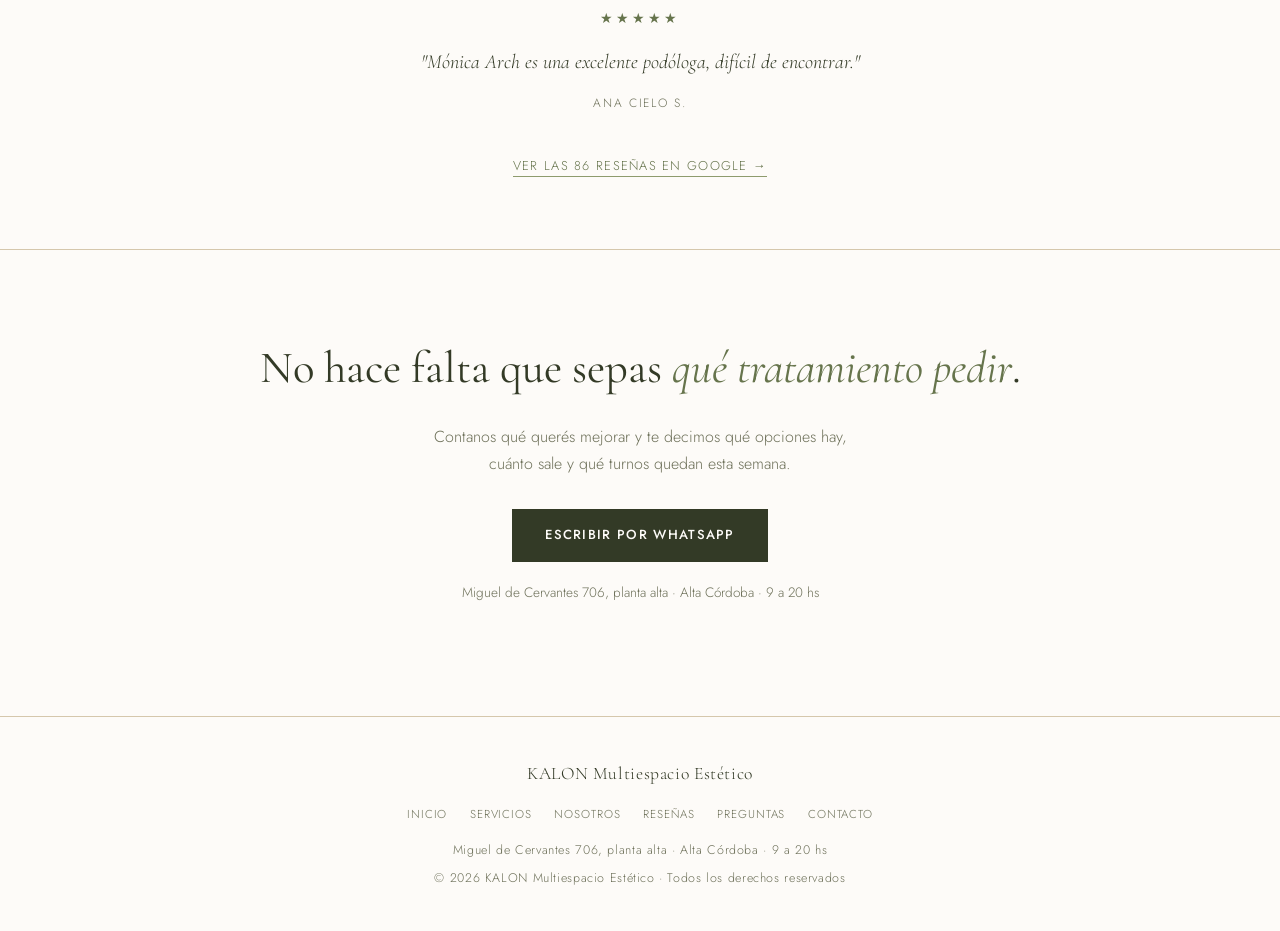
==== commit 73cf5c7b: "Add files via upload" ====
--- a/index.html
+++ b/index.html
@@ -45,7 +45,7 @@
 <section class="section-tight">
   <div class="wrap">
     <p class="label">Por qué vuelven</p>
-    <h2 class="title">Cuatro cosas que no vas a encontrar en <em>cualquier estética</em></h2>
+    <h2 class="title">Cuatro cosas que solo vas a encontrar en <em>KALON</em></h2>
     <div class="divider"></div>
     <div class="highlights">
       <div class="highlight">
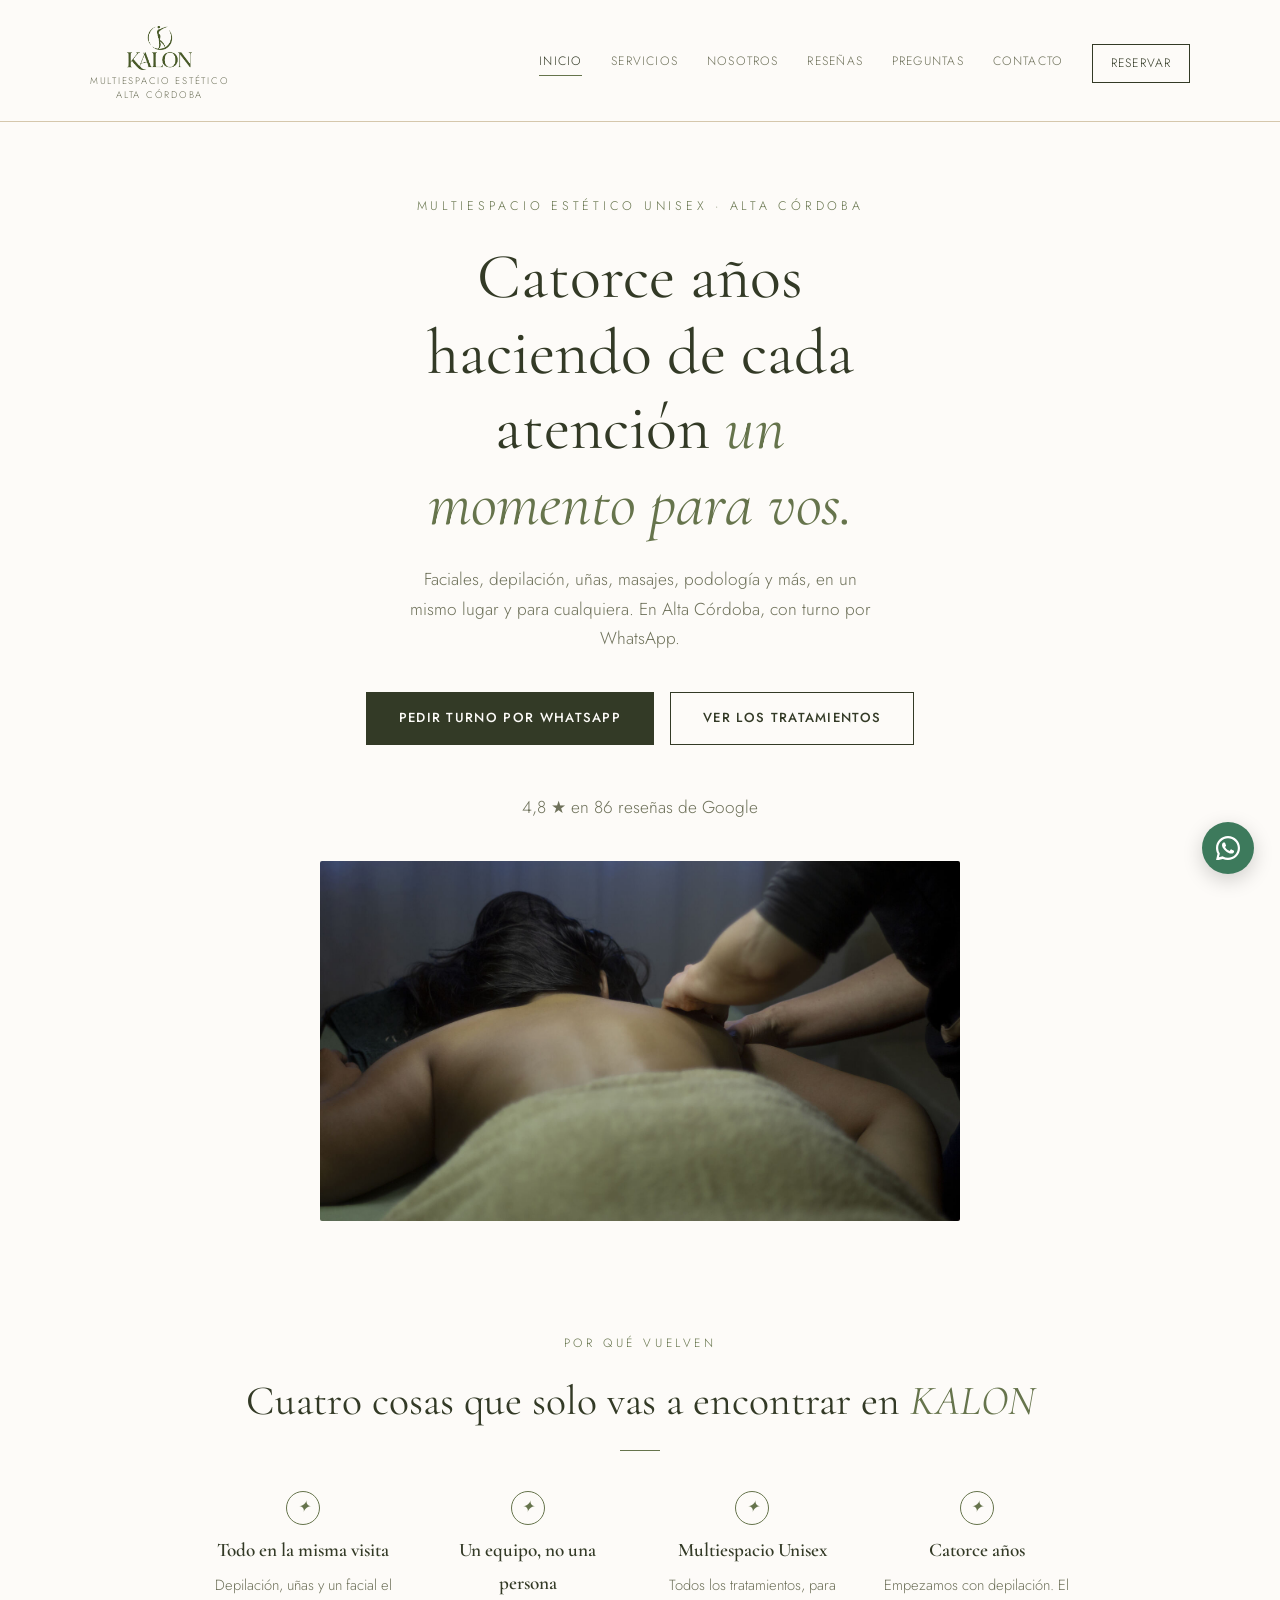
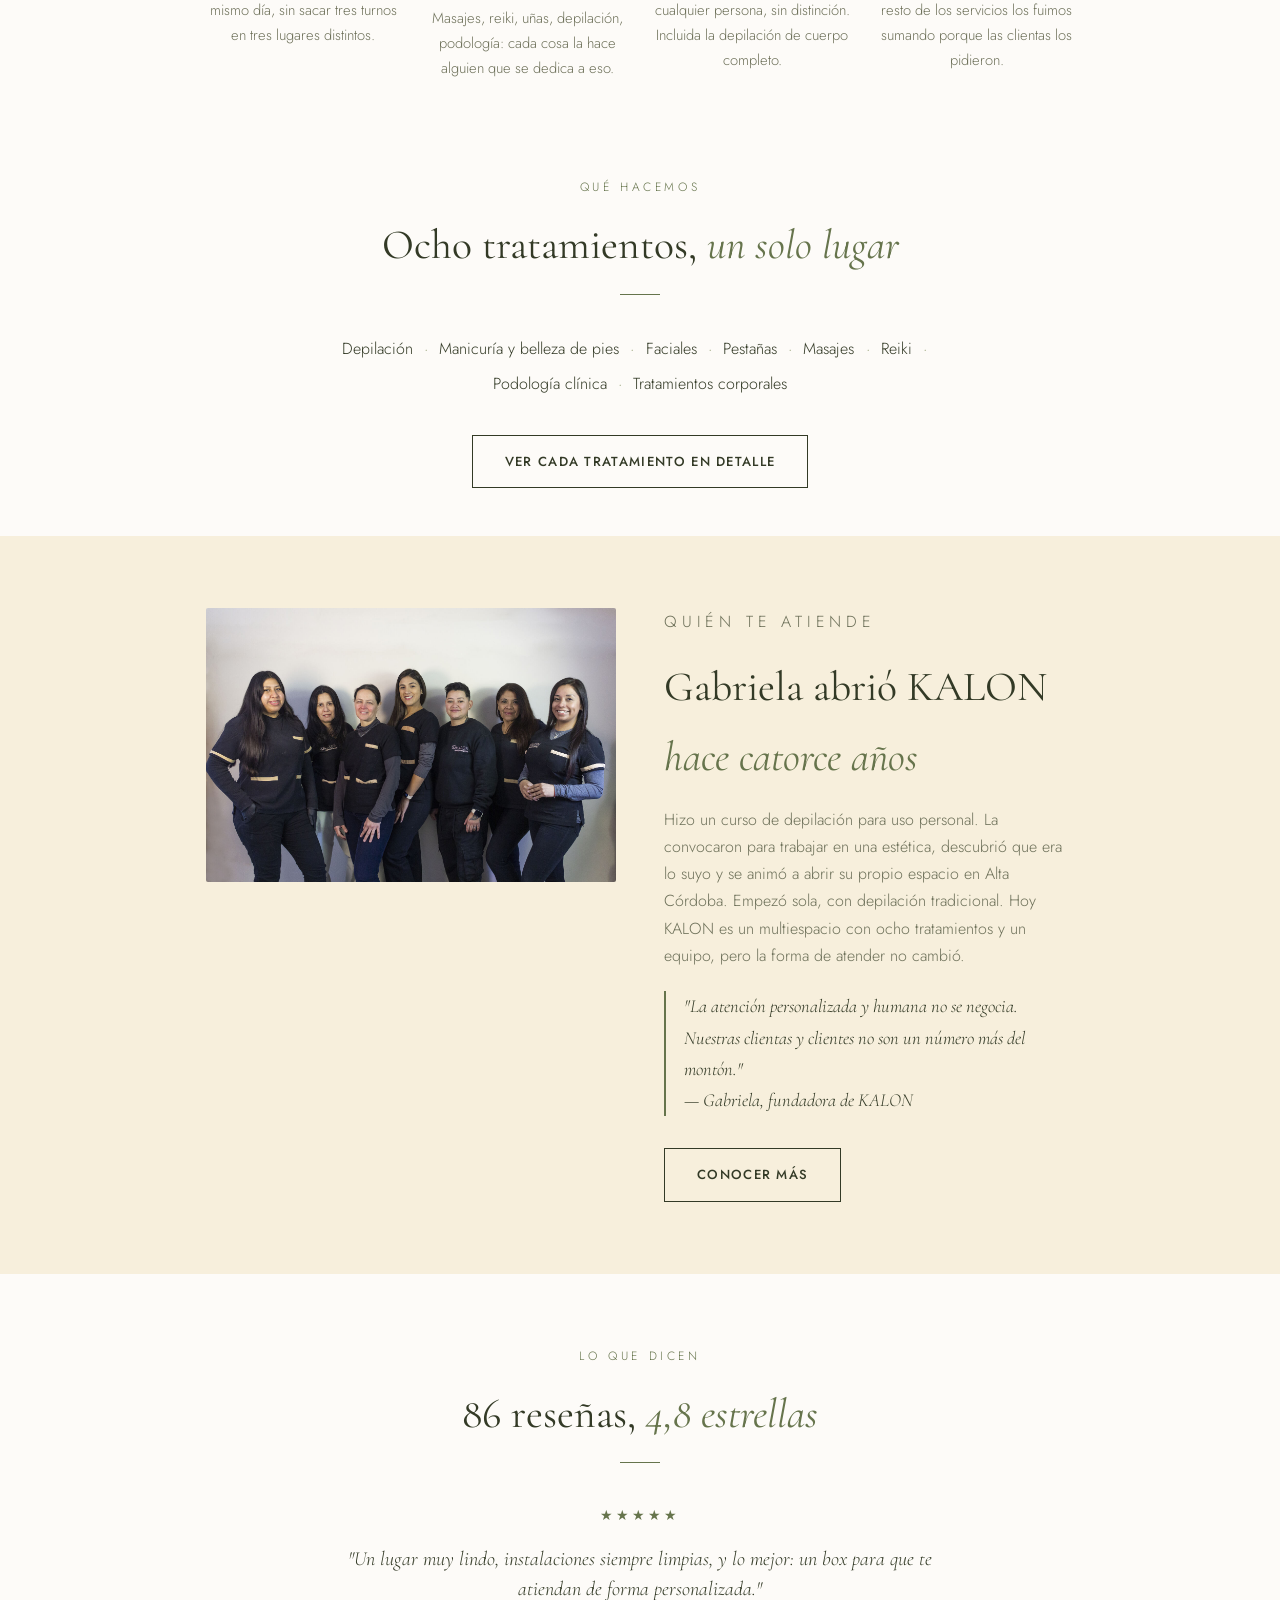
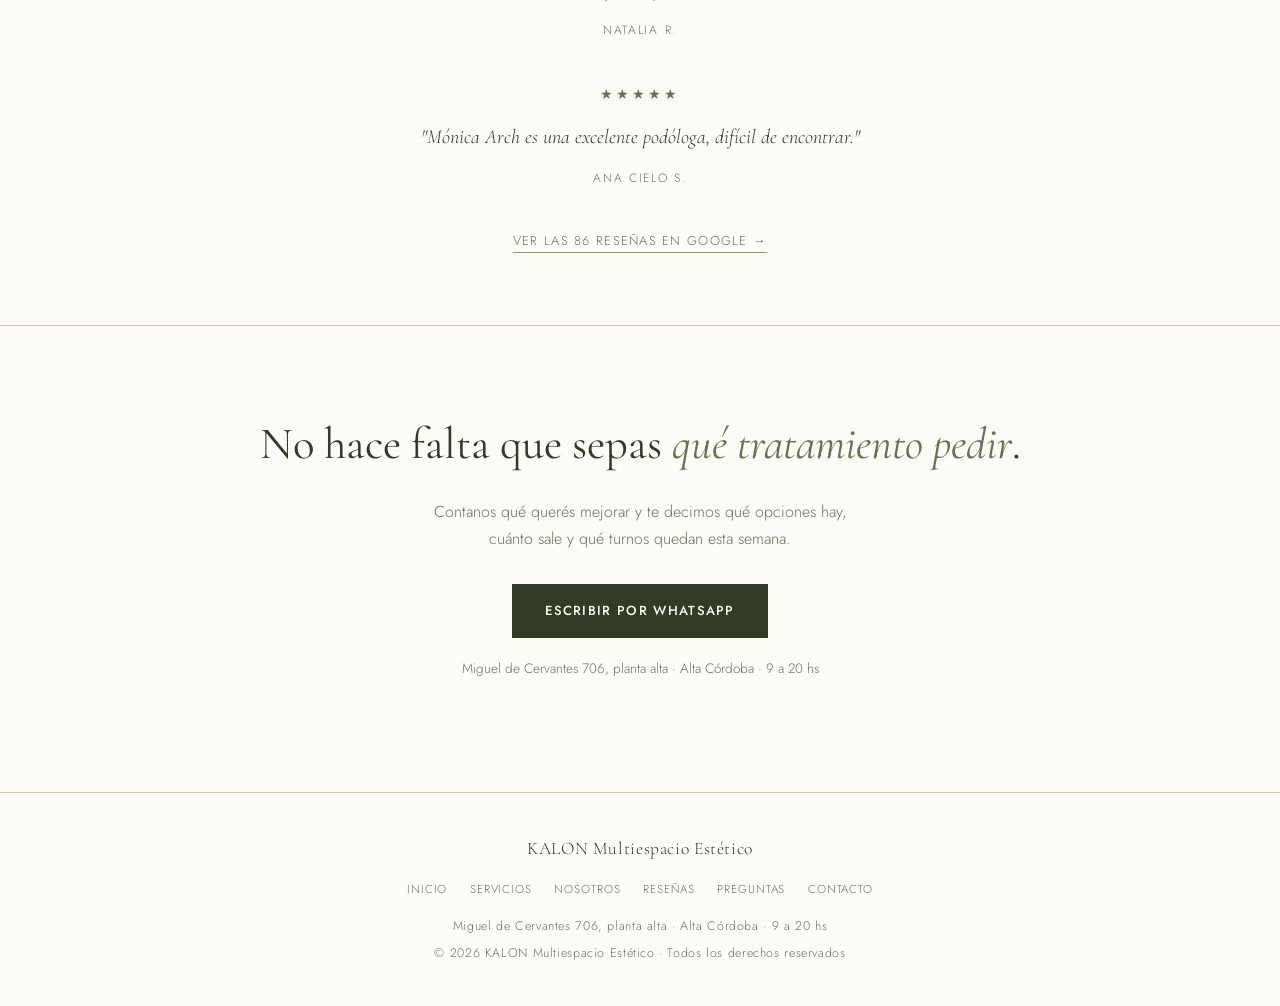
==== commit cd41f2f4: "Add files via upload" ====
--- a/index.html
+++ b/index.html
@@ -30,7 +30,7 @@
 
 <section class="hero">
   <p class="eyebrow">Multiespacio estético unisex · Alta Córdoba</p>
-  <h1>Catorce años atendiendo de a <em>una persona por vez</em>.</h1>
+  <h1>Catorce años haciendo de cada atención <em>un momento para vos.</em></h1>
   <p>Faciales, depilación, uñas, masajes, podología y más, en un mismo lugar y para cualquiera. En Alta Córdoba, con turno por WhatsApp.</p>
   <div class="cta-row">
     <a href="https://wa.me/5493513975114?text=Hola%21+Vengo+de+la+web+de+KALON+y+quiero+pedir+un+turno.+%C2%BFQu%C3%A9+disponibilidad+tienen+esta+semana%3F" target="_blank" rel="noopener" class="btn btn-solid">Pedir turno por WhatsApp</a>
@@ -60,7 +60,7 @@
       </div>
       <div class="highlight">
         <div class="highlight-mark">✦</div>
-        <h3>Unisex de verdad</h3>
+        <h3>Multiespacio Unisex</h3>
         <p>Todos los tratamientos, para cualquier persona, sin distinción. Incluida la depilación de cuerpo completo.</p>
       </div>
       <div class="highlight">
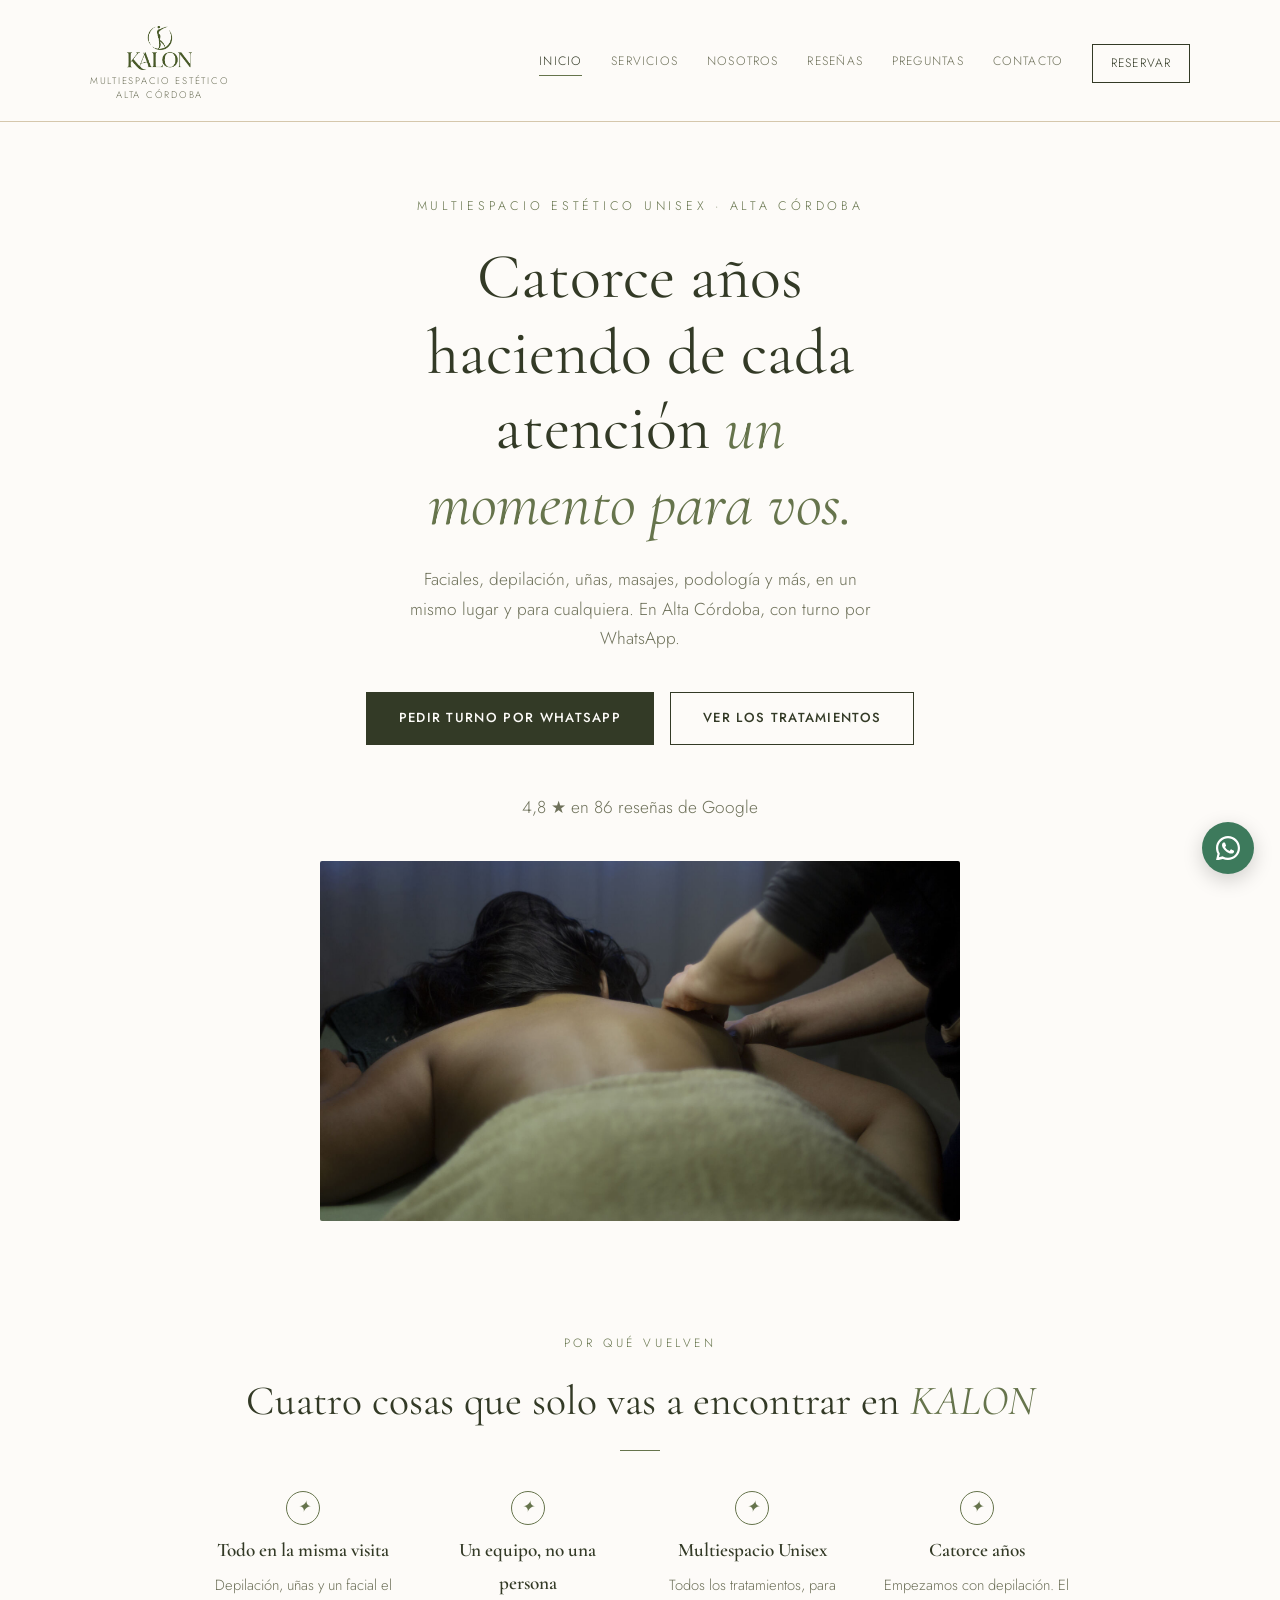
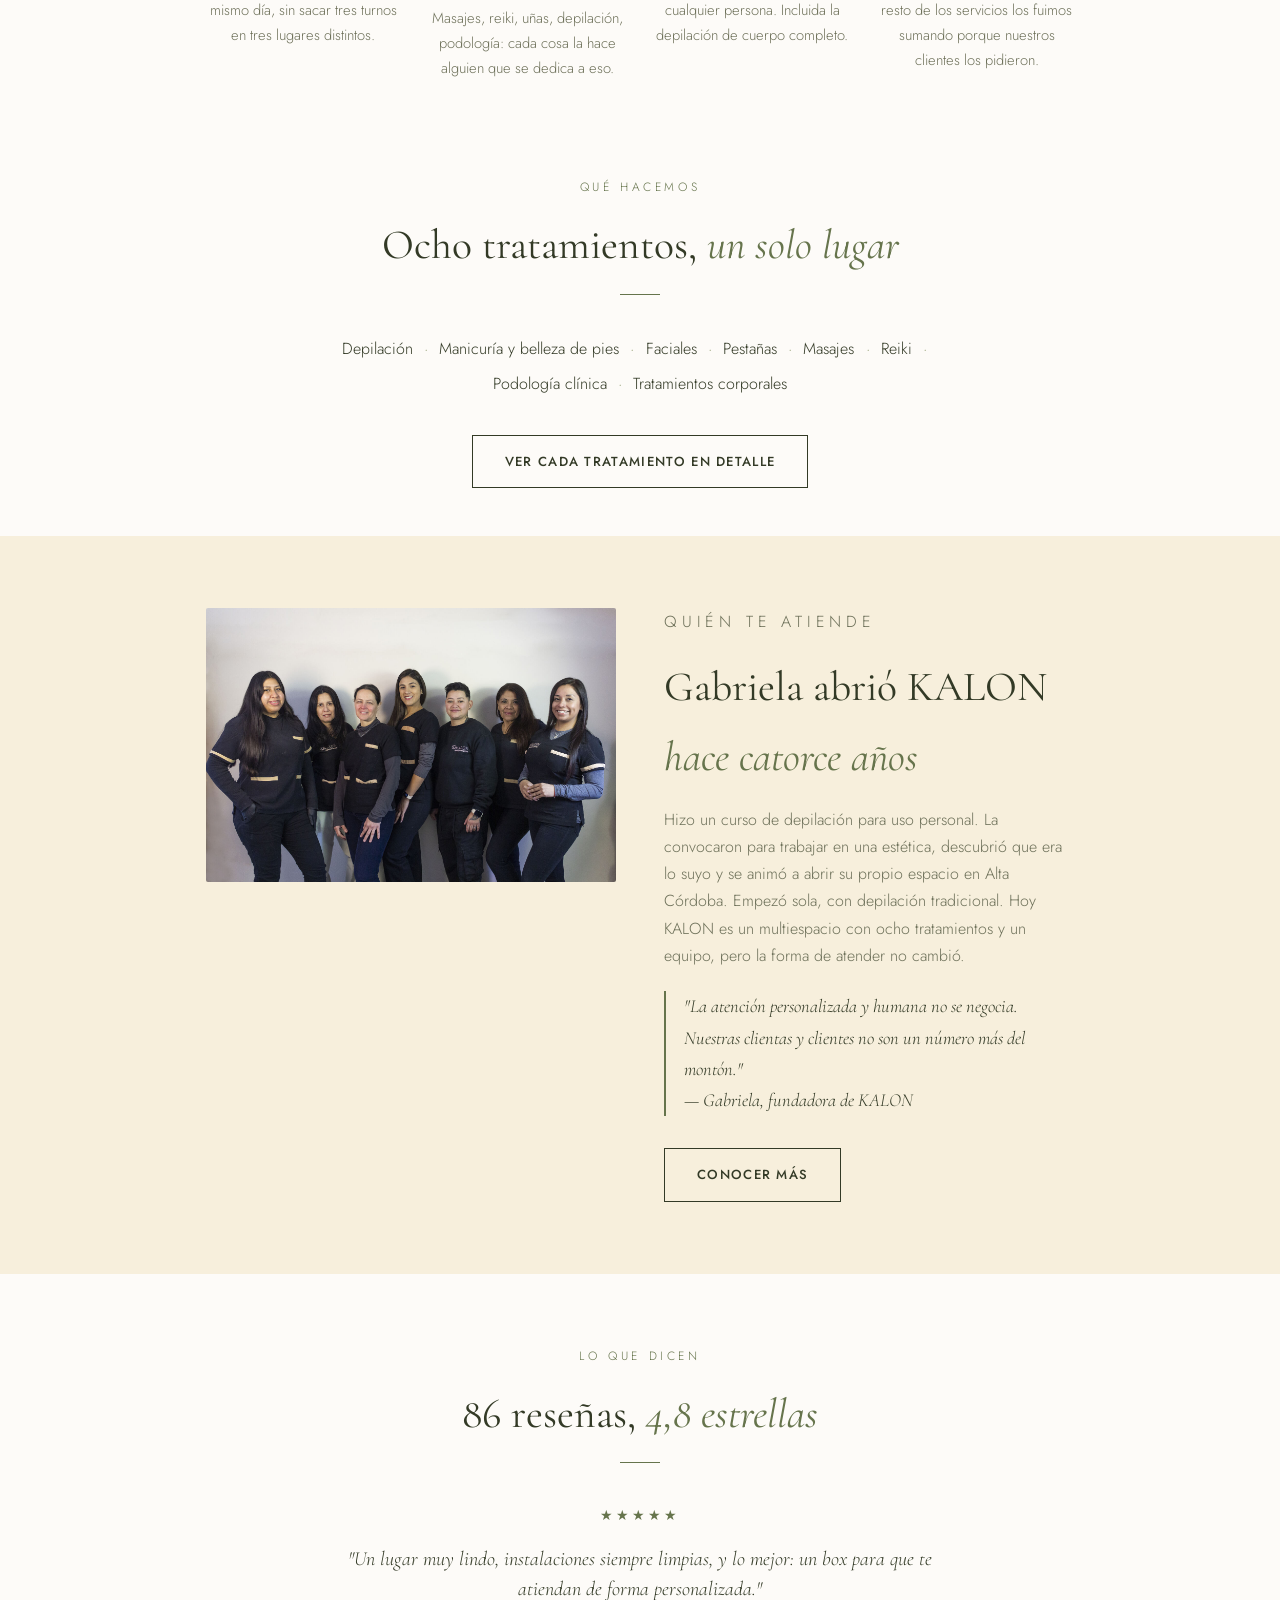
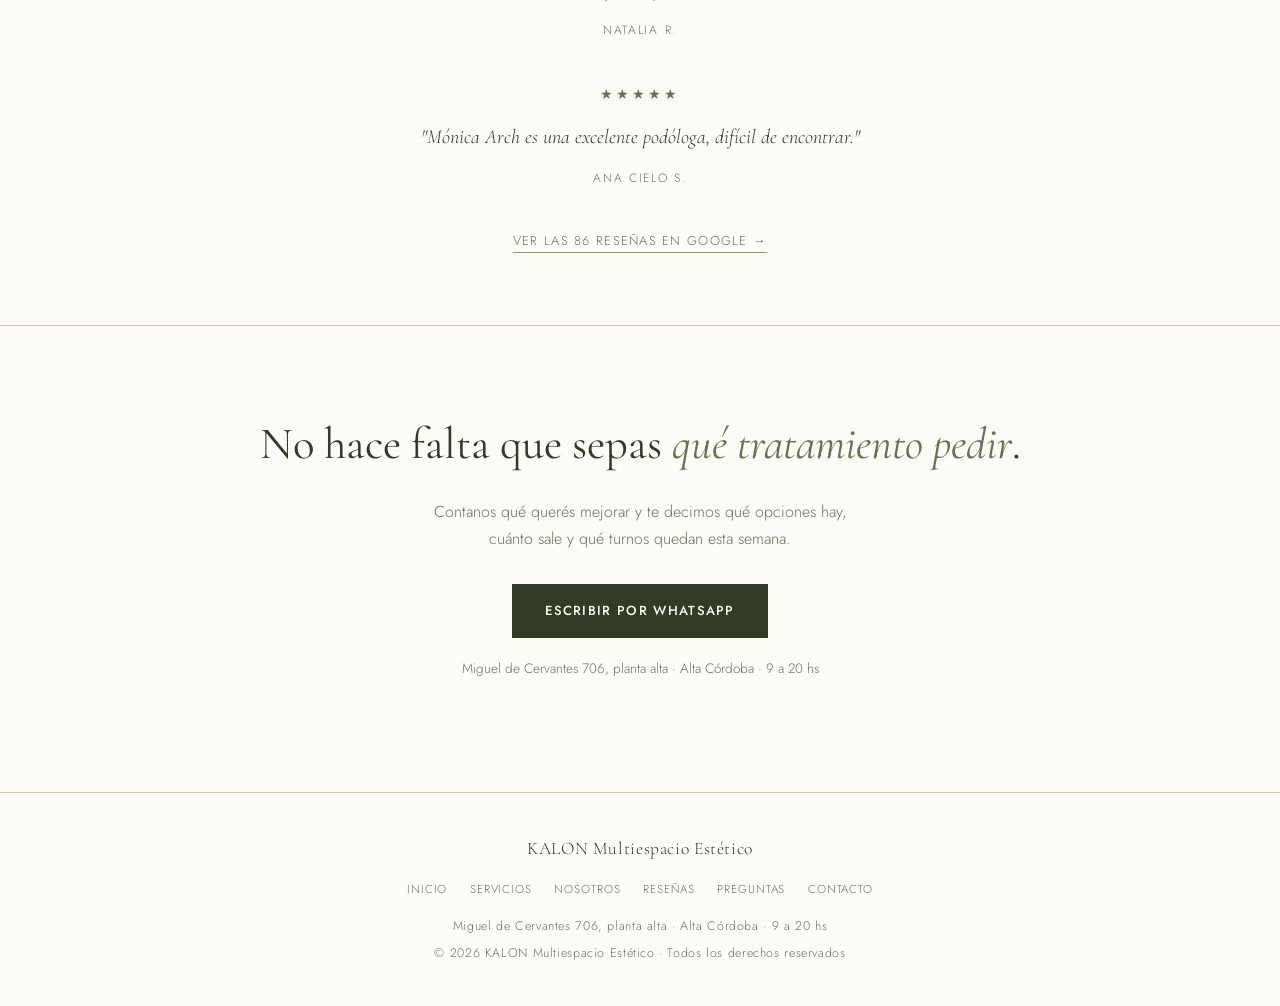
==== commit ebfe502d: "Add files via upload" ====
--- a/index.html
+++ b/index.html
@@ -61,12 +61,12 @@
       <div class="highlight">
         <div class="highlight-mark">✦</div>
         <h3>Multiespacio Unisex</h3>
-        <p>Todos los tratamientos, para cualquier persona, sin distinción. Incluida la depilación de cuerpo completo.</p>
+        <p>Todos los tratamientos, para cualquier persona. Incluida la depilación de cuerpo completo.</p>
       </div>
       <div class="highlight">
         <div class="highlight-mark">✦</div>
         <h3>Catorce años</h3>
-        <p>Empezamos con depilación. El resto de los servicios los fuimos sumando porque las clientas los pidieron.</p>
+        <p>Empezamos con depilación. El resto de los servicios los fuimos sumando porque nuestros clientes los pidieron.</p>
       </div>
     </div>
   </div>
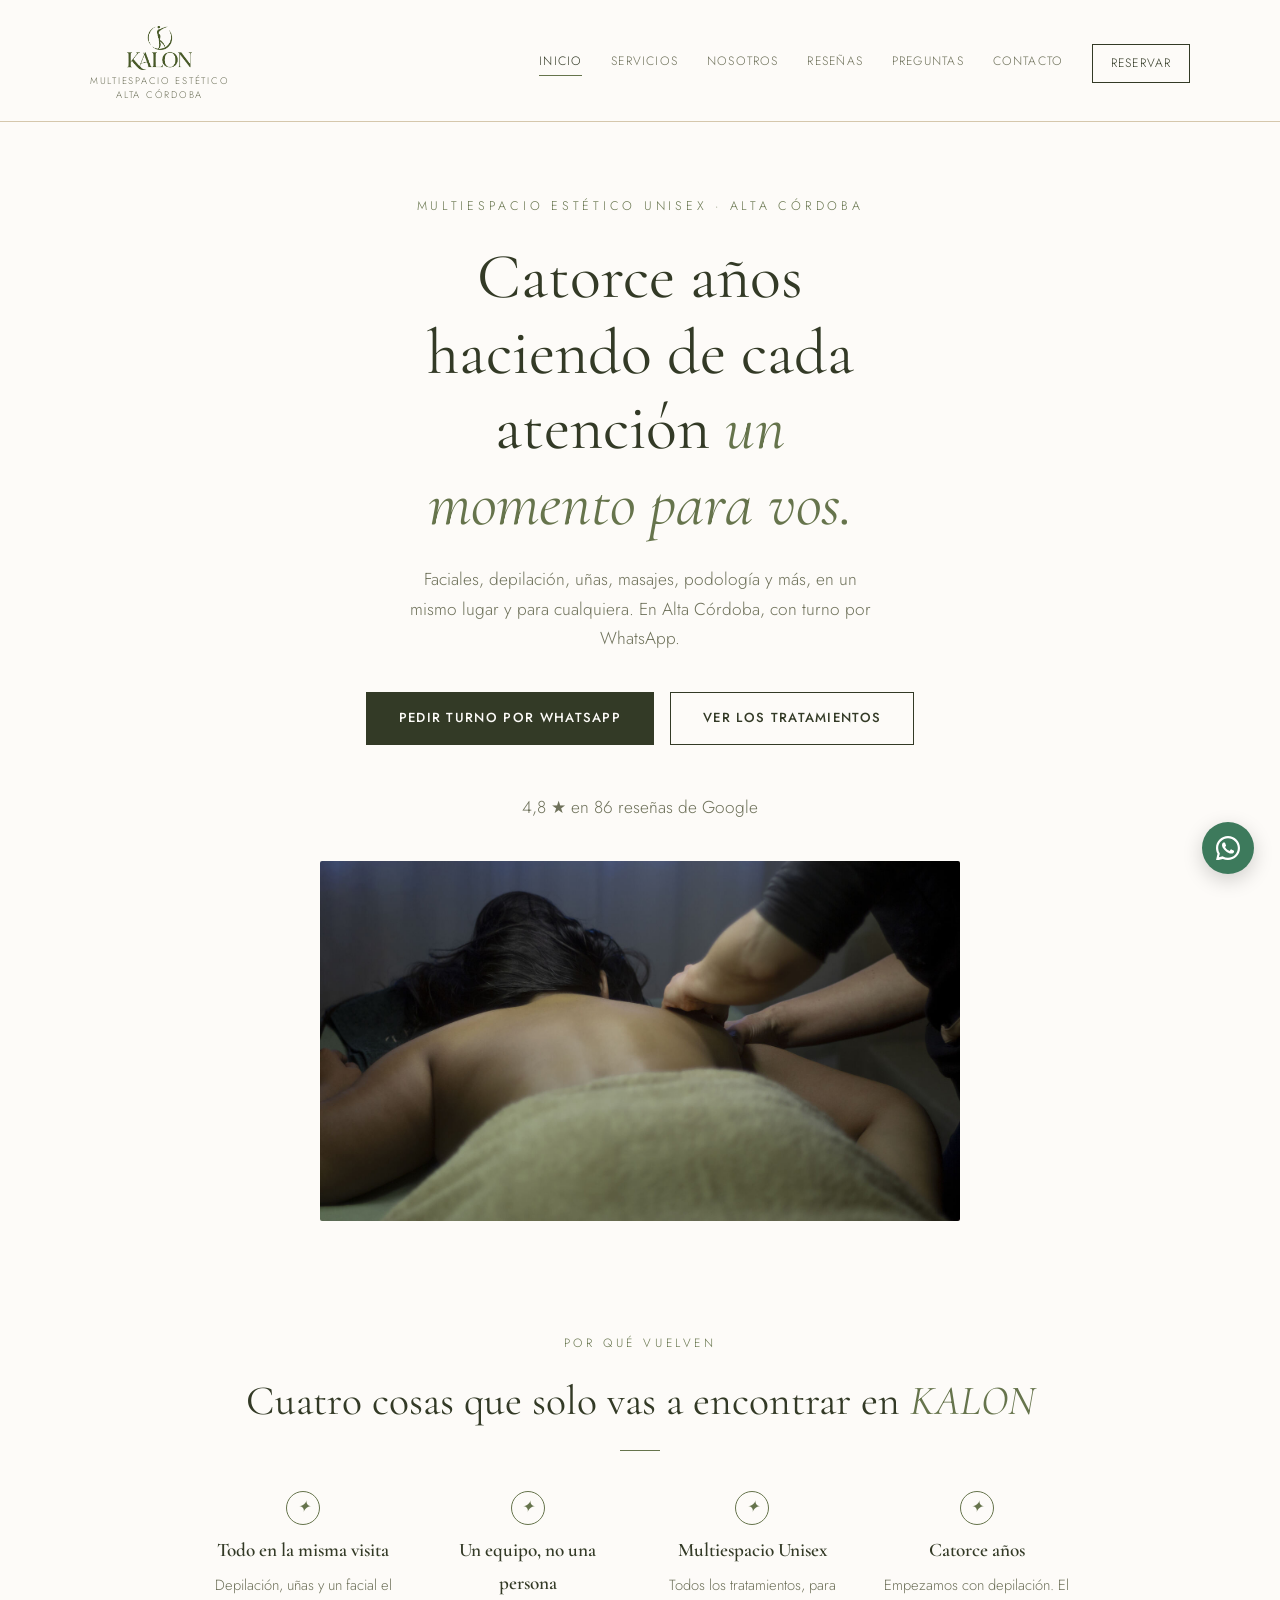
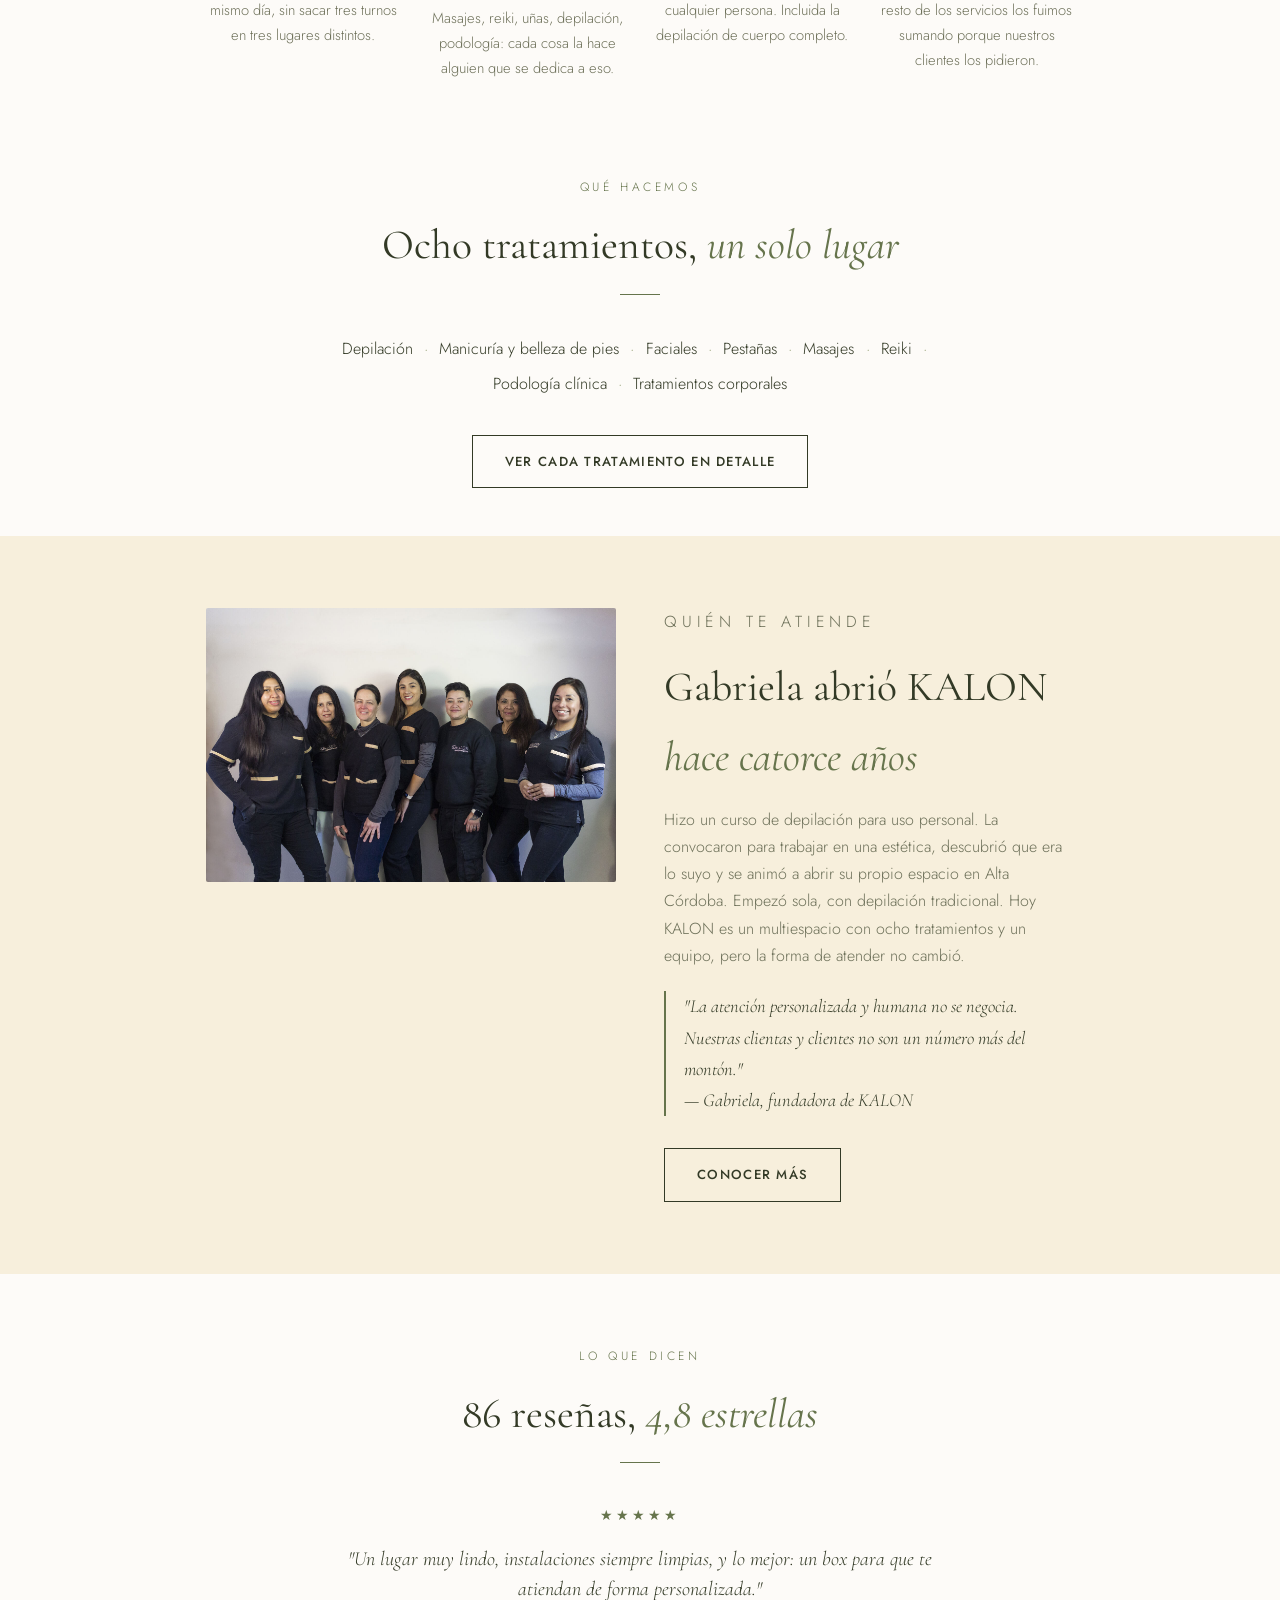
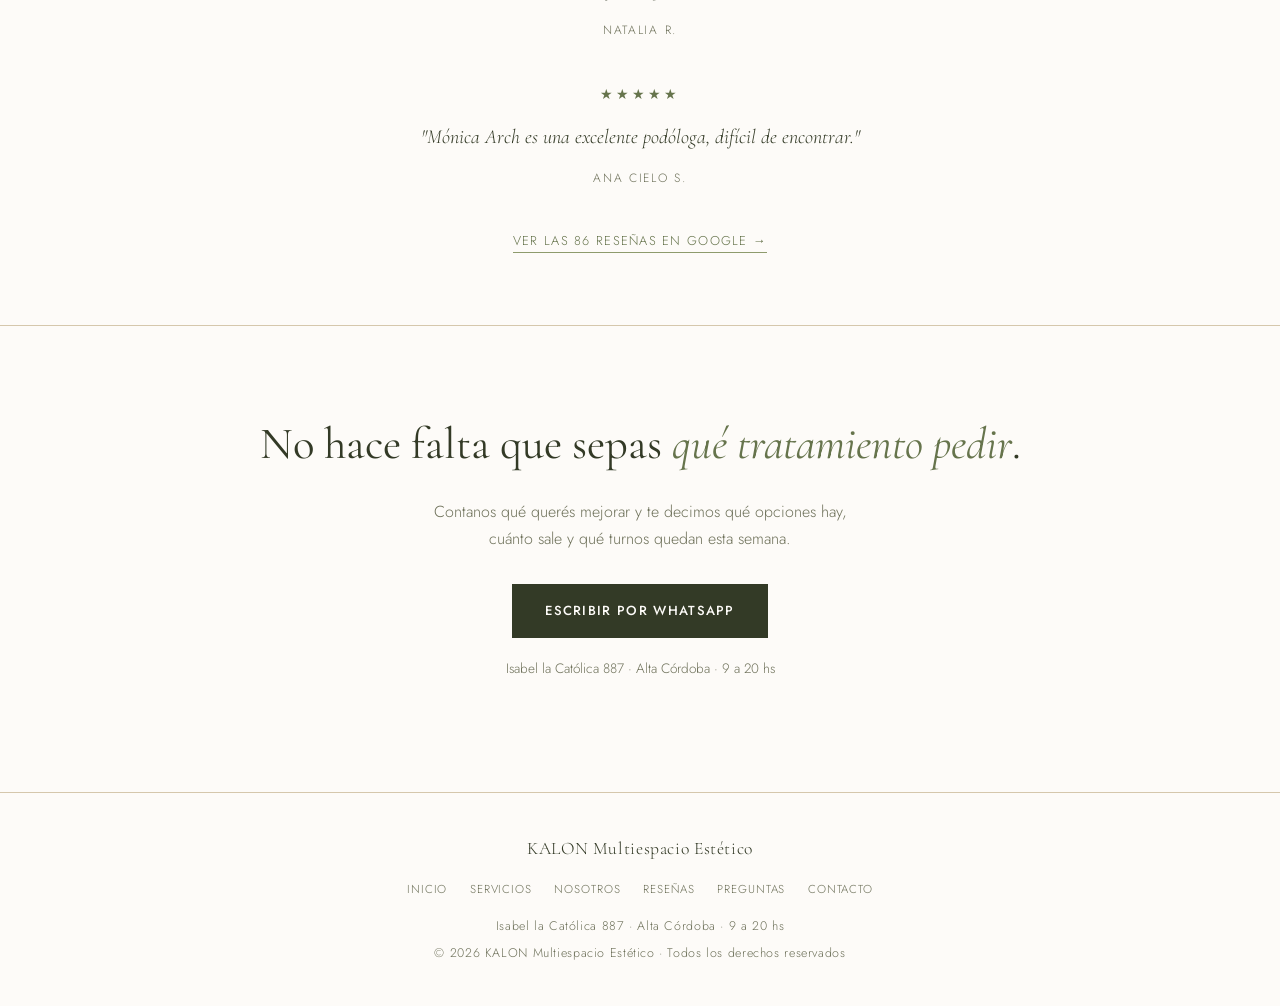
==== commit f107517b: "Add files via upload" ====
--- a/index.html
+++ b/index.html
@@ -121,7 +121,7 @@
   <h2>No hace falta que sepas <em>qué tratamiento pedir</em>.</h2>
   <p>Contanos qué querés mejorar y te decimos qué opciones hay, cuánto sale y qué turnos quedan esta semana.</p>
   <a href="https://wa.me/5493513975114?text=Hola%21+Entr%C3%A9+a+la+web+de+KALON.+No+s%C3%A9+bien+qu%C3%A9+tratamiento+me+conviene%2C+%C2%BFme+orientan%3F" target="_blank" rel="noopener" class="btn btn-solid">Escribir por WhatsApp</a>
-  <p class="final-note">Miguel de Cervantes 706, planta alta · Alta Córdoba · 9 a 20 hs</p>
+  <p class="final-note">Isabel la Católica 887 · Alta Córdoba · 9 a 20 hs</p>
 </section>
 
 <footer>
@@ -134,7 +134,7 @@
     <a href="faq.html">Preguntas</a>
     <a href="contacto.html">Contacto</a>
   </div>
-  <p>Miguel de Cervantes 706, planta alta · Alta Córdoba · 9 a 20 hs</p>
+  <p>Isabel la Católica 887 · Alta Córdoba · 9 a 20 hs</p>
   <p style="margin-top:.4rem;">© 2026 KALON Multiespacio Estético · Todos los derechos reservados</p>
 </footer>
 
--- a/style.css
+++ b/style.css
@@ -1,206 +1,201 @@
-:root{
-  /* paleta de colores.jpg: crema #f7efdc, arena #d5c7ac, salvia #8e9b6d, oliva #66744c.
-     ink/ink-soft se derivan de la oliva (no hay un neutro oscuro en la muestra);
-     el resto son los 4 tonos de la muestra tal cual. */
-  --ink:#333a26;
-  --ink-soft:#6e715a;
-  --line:#d5c7ac;
-  --paper:#fdfbf8;
-  --paper2:#f7efdc;
-  --accent:#66744c;
-  --accent-soft:#8e9b6d;
-  --wa:#3d7a5c;
-  --sf:'Cormorant Garamond',Georgia,serif;
-  --ss:'Jost',Arial,sans-serif;
-}
-*,*::before,*::after{box-sizing:border-box;margin:0;padding:0;}
-html{scroll-behavior:smooth;}
-body{font-family:var(--ss);font-weight:300;color:var(--ink);background:var(--paper);line-height:1.7;-webkit-font-smoothing:antialiased;}
-img{max-width:100%;display:block;}
-a{text-decoration:none;color:inherit;}
-.wrap{max-width:920px;margin:0 auto;padding:0 1.6rem;}
-
-/* header / nav */
-header{padding:1.6rem 1.6rem 1.2rem;border-bottom:1px solid var(--line);position:sticky;top:0;background:rgba(253,251,248,.94);backdrop-filter:blur(10px);z-index:100;}
-.header-inner{max-width:1100px;margin:0 auto;display:flex;align-items:center;justify-content:space-between;gap:1.5rem;flex-wrap:wrap;}
-.logo-link{display:flex;flex-direction:column;align-items:center;gap:.35rem;}
-.logo-img{height:44px;width:auto;}
-.logo-sub{font-size:.6rem;letter-spacing:.18em;text-transform:uppercase;color:var(--ink-soft);font-family:var(--ss);line-height:1.4;text-align:center;}
-nav.links{display:flex;gap:1.8rem;align-items:center;flex-wrap:wrap;}
-nav.links a{font-size:.76rem;letter-spacing:.1em;text-transform:uppercase;color:var(--ink-soft);padding-bottom:3px;border-bottom:1px solid transparent;transition:border-color .2s,color .2s;}
-nav.links a:hover,nav.links a.active{color:var(--ink);border-color:var(--accent);}
-nav.links a.nav-cta{color:var(--ink);border:1px solid var(--ink);padding:.5rem 1.1rem;border-bottom:1px solid var(--ink);}
-nav.links a.nav-cta:hover{background:var(--ink);color:var(--paper);}
-.hamburger{display:none;flex-direction:column;gap:5px;cursor:pointer;padding:6px;}
-.hamburger span{width:22px;height:2px;background:var(--ink);border-radius:2px;}
-
-/* page header (non-home pages) */
-.page-head{padding:3.6rem 1.6rem 2.4rem;text-align:center;border-bottom:1px solid var(--line);background:var(--paper2);}
-.page-head .label{font-size:.75rem;letter-spacing:.3em;text-transform:uppercase;color:var(--accent);margin-bottom:.8rem;}
-.page-head h1{font-family:var(--sf);font-weight:400;font-size:clamp(2rem,5vw,3rem);color:var(--ink);}
-.page-head h1 em{font-style:italic;color:var(--accent);}
-.page-head p{color:var(--ink-soft);max-width:480px;margin:1rem auto 0;font-size:1rem;}
-.breadcrumb{font-size:.72rem;letter-spacing:.08em;text-transform:uppercase;color:var(--ink-soft);margin-bottom:1rem;}
-.breadcrumb a{color:var(--accent);}
-
-/* hero (home) */
-.hero{padding:4.6rem 1.6rem 4rem;text-align:center;}
-.hero .eyebrow{font-size:.78rem;letter-spacing:.3em;text-transform:uppercase;color:var(--accent);margin-bottom:1.4rem;}
-.hero h1{font-family:var(--sf);font-weight:400;font-size:clamp(2.4rem,6vw,4rem);line-height:1.18;max-width:16ch;margin:0 auto 1.5rem;color:var(--ink);}
-.hero h1 em{font-style:italic;color:var(--accent);}
-.hero p{font-size:1.08rem;color:var(--ink-soft);max-width:480px;margin:0 auto 2.4rem;font-weight:300;}
-.hero-img{max-width:640px;margin:0 auto;aspect-ratio:16/9;overflow:hidden;border-radius:2px;}
-.hero-img img{width:100%;height:100%;object-fit:cover;}
-.hero-proof{font-size:.82rem;color:var(--ink-soft);text-align:center;margin-top:.9rem;}
-.cta-row{display:flex;justify-content:center;gap:1rem;margin-bottom:3rem;flex-wrap:wrap;}
-.btn{display:inline-flex;align-items:center;gap:.6rem;padding:.9rem 2rem;font-size:.82rem;letter-spacing:.1em;text-transform:uppercase;font-weight:500;transition:all .25s;border:1px solid var(--ink);cursor:pointer;}
-.btn-solid{background:var(--ink);color:var(--paper);}
-.btn-solid:hover{background:var(--accent);border-color:var(--accent);}
-.btn-line{background:transparent;color:var(--ink);}
-.btn-line:hover{background:var(--ink);color:var(--paper);}
-
-/* section shell */
-section{padding:4.5rem 1.6rem;}
-.section-tight{padding:3rem 1.6rem;}
-.label{font-size:.75rem;letter-spacing:.3em;text-transform:uppercase;color:var(--accent);text-align:center;margin-bottom:.8rem;}
-.title{font-family:var(--sf);font-weight:400;font-size:clamp(1.8rem,4vw,2.6rem);text-align:center;color:var(--ink);margin-bottom:.8rem;}
-.title em{font-style:italic;color:var(--accent);}
-.intro{text-align:center;color:var(--ink-soft);max-width:460px;margin:0 auto 3rem;font-size:1rem;}
-.divider{width:40px;height:1px;background:var(--accent);margin:0 auto 2.5rem;}
-
-/* highlights (home) */
-.highlights{display:grid;grid-template-columns:repeat(4,1fr);gap:1.8rem;text-align:center;max-width:1000px;margin:0 auto;}
-.highlight h3{font-family:var(--sf);font-size:1.2rem;font-weight:600;color:var(--ink);margin:.6rem 0 .4rem;}
-.highlight p{color:var(--ink-soft);font-size:.92rem;}
-.highlight-mark{width:34px;height:34px;border:1px solid var(--accent);border-radius:50%;display:flex;align-items:center;justify-content:center;margin:0 auto;color:var(--accent);font-family:var(--sf);font-style:italic;}
-
-/* services as list */
-.service-row{display:flex;gap:1.6rem;padding:1.7rem 0;border-bottom:1px solid var(--line);align-items:baseline;}
-.service-row:first-child{border-top:1px solid var(--line);}
-.service-num{font-family:var(--sf);font-size:1.3rem;color:var(--accent-soft);flex-shrink:0;width:2.2rem;font-weight:500;}
-.service-body h3{font-family:var(--sf);font-weight:600;font-size:1.35rem;color:var(--ink);margin-bottom:.35rem;}
-.service-body p{color:var(--ink-soft);font-size:.98rem;max-width:520px;margin-bottom:.6rem;}
-.service-body a{font-size:.76rem;letter-spacing:.1em;text-transform:uppercase;color:var(--accent);border-bottom:1px solid var(--accent-soft);}
-.service-body a:hover{border-color:var(--accent);}
-.see-all{text-align:center;margin-top:2.4rem;}
-.service-list{display:flex;flex-wrap:wrap;justify-content:center;gap:.5rem 0;max-width:700px;margin:0 auto;text-align:center;font-size:1rem;color:var(--ink);}
-.service-list span:not(:last-child)::after{content:'·';color:var(--accent-soft);margin:0 .7rem;}
-
-/* services as cards */
-.services-grid{display:grid;grid-template-columns:repeat(3,1fr);gap:1.4rem;}
-.service-card{position:relative;overflow:hidden;border:1px solid var(--line);background:var(--paper);cursor:pointer;transition:transform .3s ease,box-shadow .3s ease,border-color .3s ease;outline:none;display:flex;flex-direction:column;}
-.service-card::after{content:'';position:absolute;left:0;bottom:0;width:100%;height:3px;background:var(--accent);transform:scaleX(0);transform-origin:left;transition:transform .3s ease;z-index:2;}
-.service-card:hover,.service-card:focus-visible{transform:translateY(-6px);box-shadow:0 16px 34px rgba(43,39,36,.1);border-color:var(--accent-soft);}
-.service-card:hover::after,.service-card:focus-visible::after{transform:scaleX(1);}
-.service-card .card-img{position:relative;aspect-ratio:4/3;overflow:hidden;background:var(--paper2);}
-.service-card .card-img img{width:100%;height:100%;object-fit:cover;transition:transform .5s ease;}
-.service-card:hover .card-img img,.service-card:focus-visible .card-img img{transform:scale(1.08);}
-.service-card .card-overlay{position:absolute;inset:0;background:rgba(43,39,36,.5);display:flex;align-items:center;justify-content:center;opacity:0;transition:opacity .3s ease;}
-.service-card:hover .card-overlay,.service-card:focus-visible .card-overlay{opacity:1;}
-.service-card .card-overlay span{font-size:.76rem;letter-spacing:.12em;text-transform:uppercase;color:#fff;display:inline-flex;align-items:center;gap:.4rem;transform:translateY(6px);transition:transform .3s ease;}
-.service-card:hover .card-overlay span,.service-card:focus-visible .card-overlay span{transform:translateY(0);}
-.service-card .card-overlay em{font-style:normal;}
-.service-card .card-num{position:absolute;top:.8rem;left:.8rem;width:2.1rem;height:2.1rem;border-radius:50%;background:var(--paper);color:var(--accent);font-family:var(--sf);font-size:.9rem;font-weight:600;display:flex;align-items:center;justify-content:center;}
-.service-card .card-body{padding:1.4rem 1.5rem 1.6rem;}
-.service-card h3{font-family:var(--sf);font-weight:600;font-size:1.25rem;color:var(--ink);margin-bottom:.4rem;}
-.service-card .card-teaser{color:var(--ink-soft);font-size:.92rem;}
-.see-all{text-align:center;margin-top:2.4rem;}
-
-/* service detail modal */
-.modal-overlay{position:fixed;inset:0;background:rgba(43,39,36,.55);backdrop-filter:blur(3px);display:flex;align-items:center;justify-content:center;padding:1.6rem;z-index:300;opacity:0;pointer-events:none;transition:opacity .25s ease;}
-.modal-overlay.active{opacity:1;pointer-events:auto;}
-.modal-box{position:relative;background:var(--paper);max-width:480px;width:100%;max-height:85vh;overflow-y:auto;border-radius:2px;transform:translateY(16px) scale(.98);transition:transform .3s ease;}
-.modal-overlay.active .modal-box{transform:translateY(0) scale(1);}
-.modal-close{position:absolute;top:.8rem;right:.8rem;width:32px;height:32px;border:1px solid var(--line);background:var(--paper);color:var(--ink-soft);cursor:pointer;font-size:.85rem;border-radius:50%;display:flex;align-items:center;justify-content:center;transition:border-color .2s,color .2s;z-index:2;}
-.modal-close:hover{border-color:var(--accent);color:var(--accent);}
-.modal-img{aspect-ratio:16/10;overflow:hidden;background:var(--paper2);}
-.modal-img img{width:100%;height:100%;object-fit:cover;}
-.modal-content{padding:1.8rem 2.2rem 2.2rem;}
-.modal-num{font-family:var(--sf);font-size:1.1rem;color:var(--accent-soft);font-weight:500;margin-bottom:.4rem;}
-.modal-box h2{font-family:var(--sf);font-weight:600;font-size:1.7rem;color:var(--ink);margin-bottom:.8rem;}
-.modal-desc{color:var(--ink-soft);font-size:.98rem;margin-bottom:1.2rem;}
-.modal-items{list-style:none;margin-bottom:1.8rem;}
-.modal-items li{position:relative;padding-left:1.2rem;color:var(--ink);font-size:.95rem;padding-bottom:.55rem;}
-.modal-items li::before{content:'✦';position:absolute;left:0;color:var(--accent);font-size:.7rem;top:.25rem;}
-.modal-box .btn{width:100%;justify-content:center;}
-body.modal-open{overflow:hidden;}
-
-/* about */
-.alt-bg{background:var(--paper2);}
-.about-grid{display:grid;grid-template-columns:1fr 1fr;gap:3rem;align-items:start;}
-.about-img{border-radius:2px;overflow:hidden;}
-.about-img img{width:100%;height:auto;display:block;}
-.about-text p{color:var(--ink-soft);margin-bottom:1rem;font-size:1rem;}
-.about-text .about-quote{font-family:var(--sf);font-style:italic;font-size:1.15rem;color:var(--ink);border-left:2px solid var(--accent);padding-left:1.1rem;margin:1.4rem 0 1.6rem;}
-.about-text .about-quote .quote-author{display:block;font-style:normal;font-size:.78rem;letter-spacing:.06em;text-transform:uppercase;color:var(--ink-soft);margin-top:.6rem;}
-.stats{display:flex;gap:2.4rem;margin-top:1.8rem;flex-wrap:wrap;}
-.stat-n{font-family:var(--sf);font-size:2.2rem;color:var(--accent);font-weight:500;}
-.stat-l{font-size:.72rem;letter-spacing:.14em;text-transform:uppercase;color:var(--ink-soft);margin-top:.2rem;}
-
-/* team / values (nosotros) */
-.name-note{text-align:center;font-size:.82rem;color:var(--ink-soft);margin-top:2.4rem;}
-.values{display:grid;grid-template-columns:repeat(3,1fr);gap:2rem;margin-top:1rem;}
-.value{text-align:center;padding:2rem 1.2rem;border:1px solid var(--line);}
-.value h3{font-family:var(--sf);font-size:1.3rem;margin-bottom:.5rem;color:var(--ink);}
-.value p{color:var(--ink-soft);font-size:.92rem;}
-
-/* reviews */
-.review{max-width:600px;margin:0 auto 2.6rem;text-align:center;}
-.review .stars{color:var(--accent);letter-spacing:3px;font-size:.9rem;margin-bottom:1rem;}
-.review p{font-family:var(--sf);font-style:italic;font-size:1.25rem;color:var(--ink);line-height:1.5;margin-bottom:1rem;}
-.review .author{font-size:.75rem;letter-spacing:.14em;text-transform:uppercase;color:var(--ink-soft);}
-.reviews-grid-full{display:grid;grid-template-columns:1fr 1fr;gap:1rem 3rem;}
-.g-link{display:block;text-align:center;font-size:.8rem;letter-spacing:.1em;text-transform:uppercase;color:var(--accent);border-bottom:1px solid var(--accent-soft);width:fit-content;margin:1rem auto 0;}
-
-/* steps */
-.steps{display:grid;grid-template-columns:repeat(3,1fr);gap:2.4rem;text-align:center;}
-.step-n{font-family:var(--sf);font-size:2.4rem;color:var(--accent-soft);margin-bottom:.6rem;}
-.steps h3{font-size:1rem;letter-spacing:.06em;text-transform:uppercase;color:var(--ink);margin-bottom:.5rem;font-weight:500;}
-.steps p{color:var(--ink-soft);font-size:.95rem;}
-
-/* faq */
-.faq-item{border-bottom:1px solid var(--line);}
-.faq-item:first-child{border-top:1px solid var(--line);}
-.faq-q{width:100%;background:none;border:none;text-align:left;padding:1.3rem 0;font-family:var(--sf);font-size:1.15rem;color:var(--ink);cursor:pointer;display:flex;justify-content:space-between;align-items:center;gap:1rem;}
-.faq-q::after{content:'+';color:var(--accent);font-size:1.4rem;flex-shrink:0;transition:transform .3s;}
-.faq-item.open .faq-q::after{transform:rotate(45deg);}
-.faq-a{max-height:0;overflow:hidden;transition:max-height .35s ease;}
-.faq-a p{padding-bottom:1.3rem;color:var(--ink-soft);font-size:.98rem;max-width:560px;}
-
-/* contact */
-.contact-grid{display:grid;grid-template-columns:1fr 1fr;gap:3rem;}
-.c-item{margin-bottom:1.4rem;}
-.c-item strong{display:block;font-size:.72rem;letter-spacing:.18em;text-transform:uppercase;color:var(--accent);margin-bottom:.3rem;}
-.c-item span{font-size:1.05rem;}
-.map-box{aspect-ratio:4/3;overflow:hidden;border-radius:2px;}
-.map-box iframe{width:100%;height:100%;border:0;filter:grayscale(.3);}
-
-/* final cta */
-.final{text-align:center;padding:5rem 1.6rem;border-top:1px solid var(--line);}
-.final h2{font-family:var(--sf);font-weight:400;font-size:clamp(1.9rem,4.5vw,2.8rem);margin-bottom:1rem;}
-.final h2 em{font-style:italic;color:var(--accent);}
-.final p{color:var(--ink-soft);max-width:420px;margin:0 auto 2rem;}
-.final p.final-note{color:var(--ink-soft);font-size:.85rem;margin-top:1.2rem;}
-
-footer{text-align:center;padding:2.6rem 1.6rem;font-size:.78rem;letter-spacing:.05em;color:var(--ink-soft);border-top:1px solid var(--line);}
-footer .flogo{font-family:var(--sf);font-size:1.1rem;color:var(--ink);margin-bottom:.4rem;}
-footer .fnav{display:flex;justify-content:center;gap:1.4rem;margin:1rem 0;flex-wrap:wrap;}
-footer .fnav a{color:var(--ink-soft);font-size:.72rem;letter-spacing:.08em;text-transform:uppercase;}
-footer .fnav a:hover{color:var(--accent);}
-
-.wa-float{position:fixed;bottom:1.6rem;right:1.6rem;width:52px;height:52px;border-radius:50%;background:var(--wa);display:flex;align-items:center;justify-content:center;box-shadow:0 6px 20px rgba(0,0,0,.18);z-index:150;}
-
-@media(max-width:860px){
-  .highlights{grid-template-columns:repeat(2,1fr);}
-  .reviews-grid-full{grid-template-columns:1fr;}
-  .values{grid-template-columns:1fr;}
-  .services-grid{grid-template-columns:repeat(2,1fr);}
-}
-@media(max-width:760px){
-  nav.links{display:none;position:absolute;top:100%;left:0;width:100%;background:var(--paper);flex-direction:column;align-items:flex-start;padding:1.4rem 1.6rem;border-bottom:1px solid var(--line);gap:1rem;}
-  nav.links.open{display:flex;}
-  .hamburger{display:flex;}
-  .about-grid,.contact-grid{grid-template-columns:1fr;gap:2rem;}
-  .steps{grid-template-columns:1fr;gap:2.2rem;}
-  .services-grid{grid-template-columns:1fr;}
-}
+:root{
+  /* paleta de colores.jpg: crema #f7efdc, arena #d5c7ac, salvia #8e9b6d, oliva #66744c.
+     ink/ink-soft se derivan de la oliva (no hay un neutro oscuro en la muestra);
+     el resto son los 4 tonos de la muestra tal cual. */
+  --ink:#333a26;
+  --ink-soft:#6e715a;
+  --line:#d5c7ac;
+  --paper:#fdfbf8;
+  --paper2:#f7efdc;
+  --accent:#66744c;
+  --accent-soft:#8e9b6d;
+  --wa:#3d7a5c;
+  --sf:'Cormorant Garamond',Georgia,serif;
+  --ss:'Jost',Arial,sans-serif;
+}
+*,*::before,*::after{box-sizing:border-box;margin:0;padding:0;}
+html{scroll-behavior:smooth;}
+body{font-family:var(--ss);font-weight:300;color:var(--ink);background:var(--paper);line-height:1.7;-webkit-font-smoothing:antialiased;}
+img{max-width:100%;display:block;}
+a{text-decoration:none;color:inherit;}
+.wrap{max-width:920px;margin:0 auto;padding:0 1.6rem;}
+
+/* header / nav */
+header{padding:1.6rem 1.6rem 1.2rem;border-bottom:1px solid var(--line);position:sticky;top:0;background:rgba(253,251,248,.94);backdrop-filter:blur(10px);z-index:100;}
+.header-inner{max-width:1100px;margin:0 auto;display:flex;align-items:center;justify-content:space-between;gap:1.5rem;flex-wrap:wrap;}
+.logo-link{display:flex;flex-direction:column;align-items:center;gap:.35rem;}
+.logo-img{height:44px;width:auto;}
+.logo-sub{font-size:.6rem;letter-spacing:.18em;text-transform:uppercase;color:var(--ink-soft);font-family:var(--ss);line-height:1.4;text-align:center;}
+nav.links{display:flex;gap:1.8rem;align-items:center;flex-wrap:wrap;}
+nav.links a{font-size:.76rem;letter-spacing:.1em;text-transform:uppercase;color:var(--ink-soft);padding-bottom:3px;border-bottom:1px solid transparent;transition:border-color .2s,color .2s;}
+nav.links a:hover,nav.links a.active{color:var(--ink);border-color:var(--accent);}
+nav.links a.nav-cta{color:var(--ink);border:1px solid var(--ink);padding:.5rem 1.1rem;border-bottom:1px solid var(--ink);}
+nav.links a.nav-cta:hover{background:var(--ink);color:var(--paper);}
+.hamburger{display:none;flex-direction:column;gap:5px;cursor:pointer;padding:6px;}
+.hamburger span{width:22px;height:2px;background:var(--ink);border-radius:2px;}
+
+/* page header (non-home pages) */
+.page-head{padding:3.6rem 1.6rem 2.4rem;text-align:center;border-bottom:1px solid var(--line);background:var(--paper2);}
+.page-head .label{font-size:.75rem;letter-spacing:.3em;text-transform:uppercase;color:var(--accent);margin-bottom:.8rem;}
+.page-head h1{font-family:var(--sf);font-weight:400;font-size:clamp(2rem,5vw,3rem);color:var(--ink);}
+.page-head h1 em{font-style:italic;color:var(--accent);}
+.page-head p{color:var(--ink-soft);max-width:480px;margin:1rem auto 0;font-size:1rem;}
+.breadcrumb{font-size:.72rem;letter-spacing:.08em;text-transform:uppercase;color:var(--ink-soft);margin-bottom:1rem;}
+.breadcrumb a{color:var(--accent);}
+
+/* hero (home) */
+.hero{padding:4.6rem 1.6rem 4rem;text-align:center;}
+.hero .eyebrow{font-size:.78rem;letter-spacing:.3em;text-transform:uppercase;color:var(--accent);margin-bottom:1.4rem;}
+.hero h1{font-family:var(--sf);font-weight:400;font-size:clamp(2.4rem,6vw,4rem);line-height:1.18;max-width:16ch;margin:0 auto 1.5rem;color:var(--ink);}
+.hero h1 em{font-style:italic;color:var(--accent);}
+.hero p{font-size:1.08rem;color:var(--ink-soft);max-width:480px;margin:0 auto 2.4rem;font-weight:300;}
+.hero-img{max-width:640px;margin:0 auto;aspect-ratio:16/9;overflow:hidden;border-radius:2px;}
+.hero-img img{width:100%;height:100%;object-fit:cover;}
+.hero-proof{font-size:.82rem;color:var(--ink-soft);text-align:center;margin-top:.9rem;}
+.cta-row{display:flex;justify-content:center;gap:1rem;margin-bottom:3rem;flex-wrap:wrap;}
+.btn{display:inline-flex;align-items:center;gap:.6rem;padding:.9rem 2rem;font-size:.82rem;letter-spacing:.1em;text-transform:uppercase;font-weight:500;transition:all .25s;border:1px solid var(--ink);cursor:pointer;}
+.btn-solid{background:var(--ink);color:var(--paper);}
+.btn-solid:hover{background:var(--accent);border-color:var(--accent);}
+.btn-line{background:transparent;color:var(--ink);}
+.btn-line:hover{background:var(--ink);color:var(--paper);}
+
+/* section shell */
+section{padding:4.5rem 1.6rem;}
+.section-tight{padding:3rem 1.6rem;}
+.label{font-size:.75rem;letter-spacing:.3em;text-transform:uppercase;color:var(--accent);text-align:center;margin-bottom:.8rem;}
+.title{font-family:var(--sf);font-weight:400;font-size:clamp(1.8rem,4vw,2.6rem);text-align:center;color:var(--ink);margin-bottom:.8rem;}
+.title em{font-style:italic;color:var(--accent);}
+.intro{text-align:center;color:var(--ink-soft);max-width:460px;margin:0 auto 3rem;font-size:1rem;}
+.divider{width:40px;height:1px;background:var(--accent);margin:0 auto 2.5rem;}
+
+/* highlights (home) */
+.highlights{display:grid;grid-template-columns:repeat(4,1fr);gap:1.8rem;text-align:center;max-width:1000px;margin:0 auto;}
+.highlight h3{font-family:var(--sf);font-size:1.2rem;font-weight:600;color:var(--ink);margin:.6rem 0 .4rem;}
+.highlight p{color:var(--ink-soft);font-size:.92rem;}
+.highlight-mark{width:34px;height:34px;border:1px solid var(--accent);border-radius:50%;display:flex;align-items:center;justify-content:center;margin:0 auto;color:var(--accent);font-family:var(--sf);font-style:italic;}
+
+/* services as list */
+.service-row{display:flex;gap:1.6rem;padding:1.7rem 0;border-bottom:1px solid var(--line);align-items:baseline;}
+.service-row:first-child{border-top:1px solid var(--line);}
+.service-num{font-family:var(--sf);font-size:1.3rem;color:var(--accent-soft);flex-shrink:0;width:2.2rem;font-weight:500;}
+.service-body h3{font-family:var(--sf);font-weight:600;font-size:1.35rem;color:var(--ink);margin-bottom:.35rem;}
+.service-body p{color:var(--ink-soft);font-size:.98rem;max-width:520px;margin-bottom:.6rem;}
+.service-body a{font-size:.76rem;letter-spacing:.1em;text-transform:uppercase;color:var(--accent);border-bottom:1px solid var(--accent-soft);}
+.service-body a:hover{border-color:var(--accent);}
+.see-all{text-align:center;margin-top:2.4rem;}
+.service-list{display:flex;flex-wrap:wrap;justify-content:center;gap:.5rem 0;max-width:700px;margin:0 auto;text-align:center;font-size:1rem;color:var(--ink);}
+.service-list span:not(:last-child)::after{content:'·';color:var(--accent-soft);margin:0 .7rem;}
+
+.see-all{text-align:center;margin-top:2.4rem;}
+
+/* índice de servicios */
+.svc-index{padding:1.8rem 1.6rem 0;scroll-margin-top:6.5rem;}
+.svc-index .wrap{display:flex;flex-wrap:wrap;justify-content:center;gap:.6rem;}
+.svc-index a{display:inline-flex;align-items:baseline;gap:.5rem;padding:.5rem 1rem;border:1px solid var(--line);font-size:.78rem;letter-spacing:.08em;text-transform:uppercase;color:var(--ink-soft);transition:border-color .2s,color .2s;}
+.svc-index a span{font-family:var(--sf);font-size:.95rem;letter-spacing:0;color:var(--accent-soft);font-weight:600;}
+.svc-index a:hover,.svc-index a:focus-visible{border-color:var(--accent);color:var(--ink);}
+
+/* service detail sections (reemplaza al modal) */
+.svc-detail{padding:3.2rem 1.6rem;scroll-margin-top:6.5rem;}
+.svc-head{max-width:620px;margin-bottom:2rem;}
+.svc-num{font-family:var(--sf);font-size:1.1rem;color:var(--accent-soft);font-weight:500;}
+.svc-head h2{font-family:var(--sf);font-weight:600;font-size:clamp(1.7rem,4vw,2.2rem);color:var(--ink);margin:.1rem 0 .7rem;}
+.svc-head p{color:var(--ink-soft);font-size:1rem;}
+.treat-grid{display:grid;grid-template-columns:repeat(3,1fr);gap:1.4rem;}
+.treat-card{background:var(--paper);border:1px solid var(--line);display:flex;flex-direction:column;scroll-margin-top:6.5rem;}
+.treat-card:target{border-color:var(--accent);box-shadow:0 0 0 1px var(--accent);}
+.treat-img{aspect-ratio:4/3;overflow:hidden;background:var(--paper2);}
+.treat-img img{width:100%;height:100%;object-fit:cover;}
+.treat-body{padding:1.3rem 1.4rem 1.5rem;display:flex;flex-direction:column;flex:1;}
+.treat-card h3{font-family:var(--sf);font-weight:600;font-size:1.25rem;color:var(--ink);margin-bottom:.4rem;}
+.treat-card p{color:var(--ink-soft);font-size:.95rem;margin-bottom:1rem;}
+.treat-cta{margin-top:auto;align-self:flex-start;font-size:.76rem;letter-spacing:.1em;text-transform:uppercase;color:var(--accent);border-bottom:1px solid var(--accent-soft);padding-bottom:2px;}
+.treat-cta:hover{border-color:var(--accent);}
+.treat-grid.is-single{grid-template-columns:1fr;}
+.treat-grid.is-single .treat-card{flex-direction:row;}
+.treat-grid.is-single .treat-img{flex:0 0 42%;aspect-ratio:auto;min-height:220px;}
+.back-up{display:inline-block;margin-top:1.8rem;font-size:.74rem;letter-spacing:.1em;text-transform:uppercase;color:var(--ink-soft);}
+.back-up:hover{color:var(--accent);}
+
+/* about */
+.alt-bg{background:var(--paper2);}
+.about-grid{display:grid;grid-template-columns:1fr 1fr;gap:3rem;align-items:start;}
+.about-img{border-radius:2px;overflow:hidden;}
+.about-img img{width:100%;height:auto;display:block;}
+.about-text p{color:var(--ink-soft);margin-bottom:1rem;font-size:1rem;}
+.about-text .about-quote{font-family:var(--sf);font-style:italic;font-size:1.15rem;color:var(--ink);border-left:2px solid var(--accent);padding-left:1.1rem;margin:1.4rem 0 1.6rem;}
+.about-text .about-quote .quote-author{display:block;font-style:normal;font-size:.78rem;letter-spacing:.06em;text-transform:uppercase;color:var(--ink-soft);margin-top:.6rem;}
+.stats{display:flex;gap:2.4rem;margin-top:1.8rem;flex-wrap:wrap;}
+.stat-n{font-family:var(--sf);font-size:2.2rem;color:var(--accent);font-weight:500;}
+.stat-l{font-size:.72rem;letter-spacing:.14em;text-transform:uppercase;color:var(--ink-soft);margin-top:.2rem;}
+
+/* team / values (nosotros) */
+.name-note{text-align:center;font-size:.82rem;color:var(--ink-soft);margin-top:2.4rem;}
+.values{display:grid;grid-template-columns:repeat(3,1fr);gap:2rem;margin-top:1rem;}
+.value{text-align:center;padding:2rem 1.2rem;border:1px solid var(--line);}
+.value h3{font-family:var(--sf);font-size:1.3rem;margin-bottom:.5rem;color:var(--ink);}
+.value p{color:var(--ink-soft);font-size:.92rem;}
+
+/* reviews */
+.review{max-width:600px;margin:0 auto 2.6rem;text-align:center;}
+.review .stars{color:var(--accent);letter-spacing:3px;font-size:.9rem;margin-bottom:1rem;}
+.review p{font-family:var(--sf);font-style:italic;font-size:1.25rem;color:var(--ink);line-height:1.5;margin-bottom:1rem;}
+.review .author{font-size:.75rem;letter-spacing:.14em;text-transform:uppercase;color:var(--ink-soft);}
+.reviews-grid-full{display:grid;grid-template-columns:1fr 1fr;gap:1rem 3rem;}
+.g-link{display:block;text-align:center;font-size:.8rem;letter-spacing:.1em;text-transform:uppercase;color:var(--accent);border-bottom:1px solid var(--accent-soft);width:fit-content;margin:1rem auto 0;}
+
+/* steps */
+.steps{display:grid;grid-template-columns:repeat(3,1fr);gap:2.4rem;text-align:center;}
+.step-n{font-family:var(--sf);font-size:2.4rem;color:var(--accent-soft);margin-bottom:.6rem;}
+.steps h3{font-size:1rem;letter-spacing:.06em;text-transform:uppercase;color:var(--ink);margin-bottom:.5rem;font-weight:500;}
+.steps p{color:var(--ink-soft);font-size:.95rem;}
+
+/* faq */
+.faq-item{border-bottom:1px solid var(--line);}
+.faq-item:first-child{border-top:1px solid var(--line);}
+.faq-q{width:100%;background:none;border:none;text-align:left;padding:1.3rem 0;font-family:var(--sf);font-size:1.15rem;color:var(--ink);cursor:pointer;display:flex;justify-content:space-between;align-items:center;gap:1rem;}
+.faq-q::after{content:'+';color:var(--accent);font-size:1.4rem;flex-shrink:0;transition:transform .3s;}
+.faq-item.open .faq-q::after{transform:rotate(45deg);}
+.faq-a{max-height:0;overflow:hidden;transition:max-height .35s ease;}
+.faq-a p{padding-bottom:1.3rem;color:var(--ink-soft);font-size:.98rem;max-width:560px;}
+
+/* contact */
+.contact-grid{display:grid;grid-template-columns:1fr 1fr;gap:3rem;}
+.c-item{margin-bottom:1.4rem;}
+.c-item strong{display:block;font-size:.72rem;letter-spacing:.18em;text-transform:uppercase;color:var(--accent);margin-bottom:.3rem;}
+.c-item span{font-size:1.05rem;}
+.map-box{aspect-ratio:4/3;overflow:hidden;border-radius:2px;}
+.map-box iframe{width:100%;height:100%;border:0;filter:grayscale(.3);}
+
+/* final cta */
+.final{text-align:center;padding:5rem 1.6rem;border-top:1px solid var(--line);}
+.final h2{font-family:var(--sf);font-weight:400;font-size:clamp(1.9rem,4.5vw,2.8rem);margin-bottom:1rem;}
+.final h2 em{font-style:italic;color:var(--accent);}
+.final p{color:var(--ink-soft);max-width:420px;margin:0 auto 2rem;}
+.final p.final-note{color:var(--ink-soft);font-size:.85rem;margin-top:1.2rem;}
+
+footer{text-align:center;padding:2.6rem 1.6rem;font-size:.78rem;letter-spacing:.05em;color:var(--ink-soft);border-top:1px solid var(--line);}
+footer .flogo{font-family:var(--sf);font-size:1.1rem;color:var(--ink);margin-bottom:.4rem;}
+footer .fnav{display:flex;justify-content:center;gap:1.4rem;margin:1rem 0;flex-wrap:wrap;}
+footer .fnav a{color:var(--ink-soft);font-size:.72rem;letter-spacing:.08em;text-transform:uppercase;}
+footer .fnav a:hover{color:var(--accent);}
+
+.wa-float{position:fixed;bottom:1.6rem;right:1.6rem;width:52px;height:52px;border-radius:50%;background:var(--wa);display:flex;align-items:center;justify-content:center;box-shadow:0 6px 20px rgba(0,0,0,.18);z-index:150;}
+
+@media(max-width:860px){
+  .highlights{grid-template-columns:repeat(2,1fr);}
+  .reviews-grid-full{grid-template-columns:1fr;}
+  .values{grid-template-columns:1fr;}
+  .treat-grid{grid-template-columns:repeat(2,1fr);}
+}
+@media(max-width:760px){
+  nav.links{display:none;position:absolute;top:100%;left:0;width:100%;background:var(--paper);flex-direction:column;align-items:flex-start;padding:1.4rem 1.6rem;border-bottom:1px solid var(--line);gap:1rem;}
+  nav.links.open{display:flex;}
+  .hamburger{display:flex;}
+  .about-grid,.contact-grid{grid-template-columns:1fr;gap:2rem;}
+  .steps{grid-template-columns:1fr;gap:2.2rem;}
+  .treat-grid{grid-template-columns:1fr;}
+  .treat-grid.is-single .treat-card{flex-direction:column;}
+  .treat-grid.is-single .treat-img{flex:none;aspect-ratio:4/3;min-height:0;}
+  .svc-detail{padding:2.6rem 1.6rem;}
+}
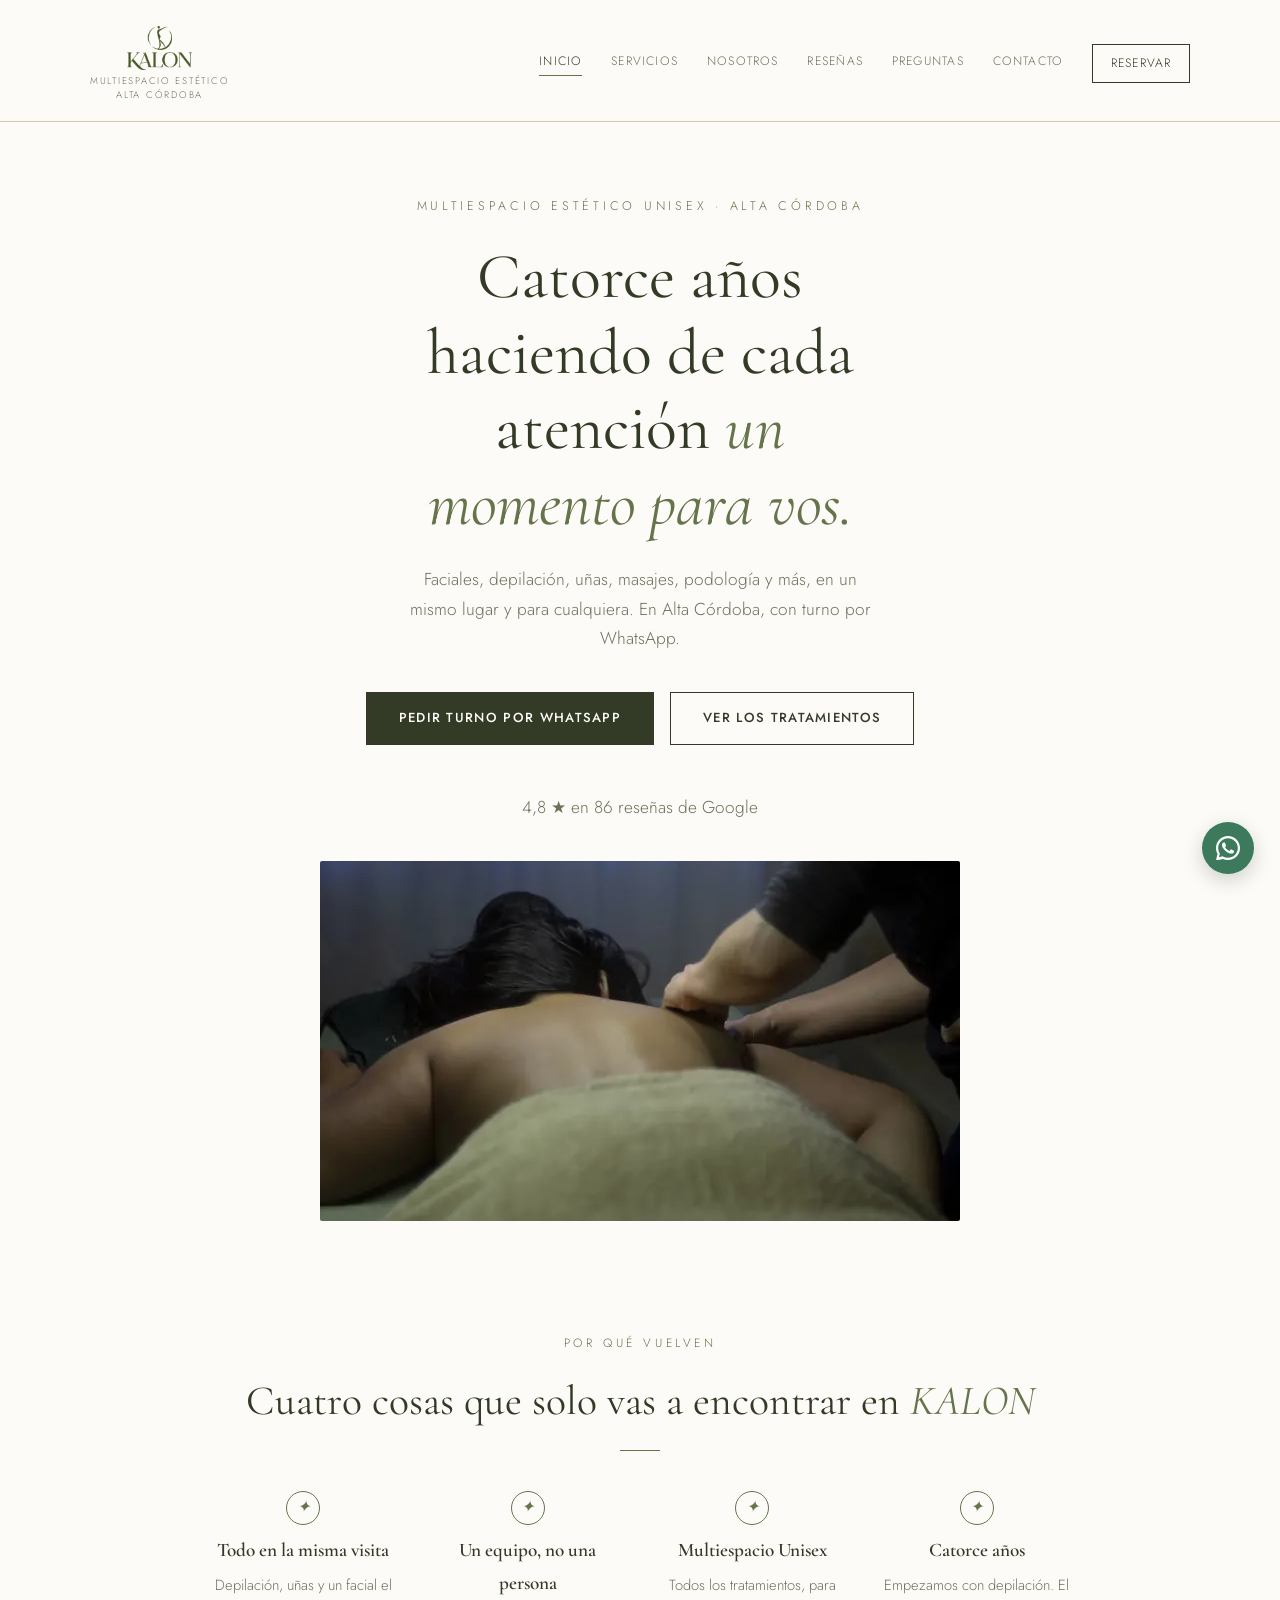
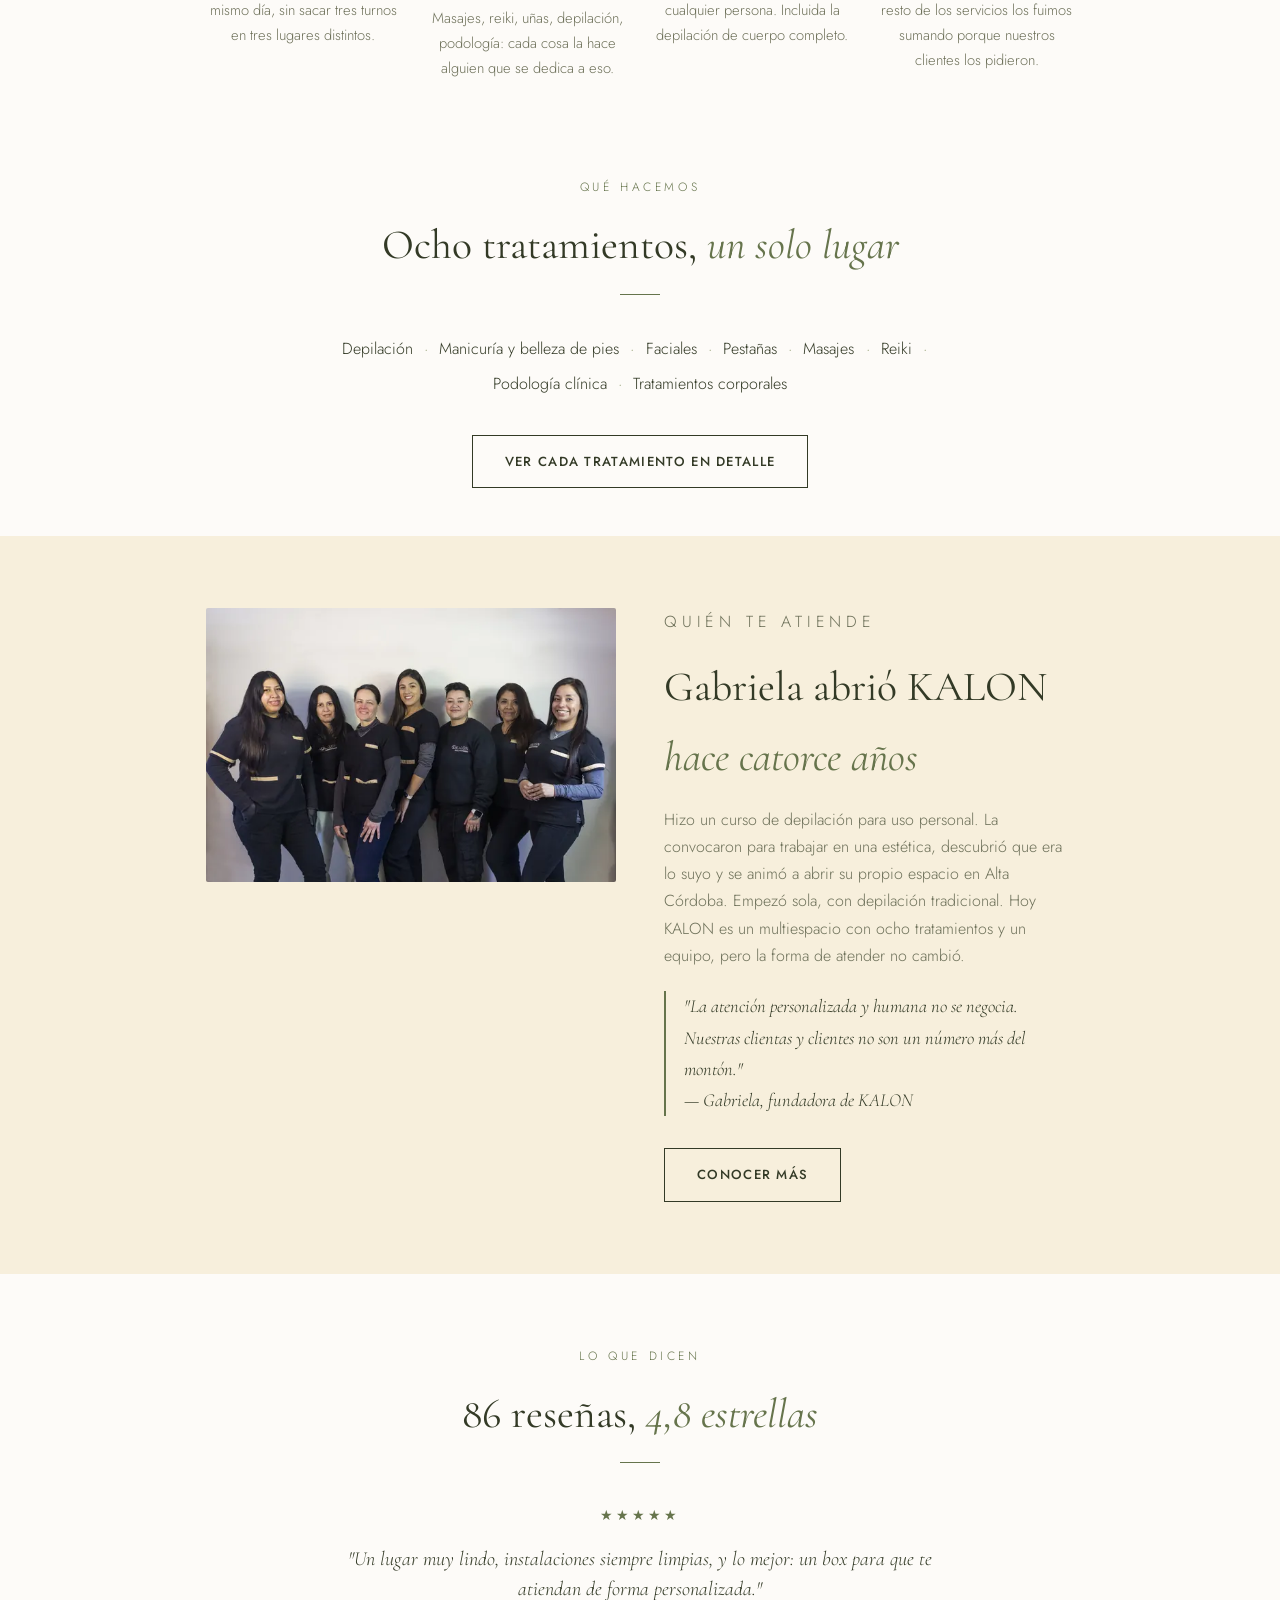
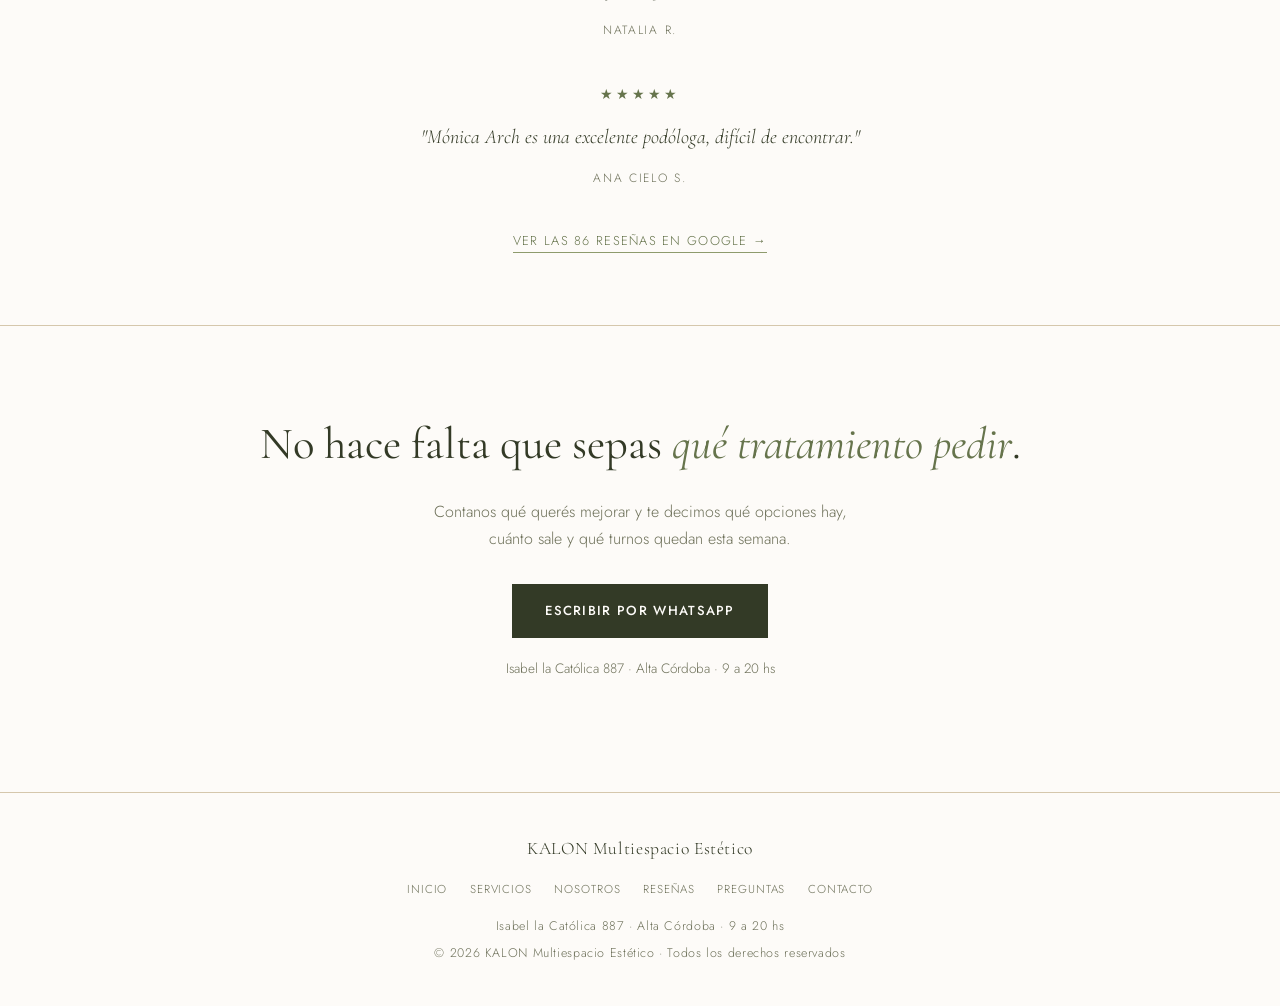
==== commit 27443fc7: "Add files via upload" ====
--- a/index.html
+++ b/index.html
@@ -1,147 +1,206 @@
-<!DOCTYPE html>
-<html lang="es">
-<head>
-  <meta charset="UTF-8" />
-  <meta name="viewport" content="width=device-width, initial-scale=1.0" />
-  <title>KALON Multiespacio Estético — 14 años en Alta Córdoba</title>
-  <meta name="description" content="Multiespacio estético unisex en Alta Córdoba. Faciales, depilación, uñas, masajes, podología, reiki y más. 14 años, 86 reseñas y 4,8 estrellas en Google. Turnos por WhatsApp." />
-  <link rel="preconnect" href="https://fonts.googleapis.com">
-  <link rel="preconnect" href="https://fonts.gstatic.com" crossorigin>
-  <link href="https://fonts.googleapis.com/css2?family=Cormorant+Garamond:ital,wght@0,300;0,400;0,500;0,600;1,400&family=Jost:wght@300;400;500;600&display=swap" rel="stylesheet">
-  <link rel="stylesheet" href="style.css">
-</head>
-<body>
-
-<header>
-  <div class="header-inner">
-    <a href="index.html" class="logo-link"><img src="img/logo-kalon.png" alt="KALON Multiespacio Estético" class="logo-img"><span class="logo-sub">Multiespacio Estético<br>Alta Córdoba</span></a>
-    <div class="hamburger" onclick="toggleNav()"><span></span><span></span><span></span></div>
-    <nav class="links" id="navLinks">
-      <a href="index.html" class="active">Inicio</a>
-      <a href="servicios.html">Servicios</a>
-      <a href="nosotros.html">Nosotros</a>
-      <a href="resenas.html">Reseñas</a>
-      <a href="faq.html">Preguntas</a>
-      <a href="contacto.html">Contacto</a>
-      <a href="https://wa.me/5493513975114?text=Hola%21+Entr%C3%A9+a+la+web+de+KALON.+Quer%C3%ADa+consultar+precios+y+turnos+disponibles." target="_blank" rel="noopener" class="nav-cta">Reservar</a>
-    </nav>
-  </div>
-</header>
-
-<section class="hero">
-  <p class="eyebrow">Multiespacio estético unisex · Alta Córdoba</p>
-  <h1>Catorce años haciendo de cada atención <em>un momento para vos.</em></h1>
-  <p>Faciales, depilación, uñas, masajes, podología y más, en un mismo lugar y para cualquiera. En Alta Córdoba, con turno por WhatsApp.</p>
-  <div class="cta-row">
-    <a href="https://wa.me/5493513975114?text=Hola%21+Vengo+de+la+web+de+KALON+y+quiero+pedir+un+turno.+%C2%BFQu%C3%A9+disponibilidad+tienen+esta+semana%3F" target="_blank" rel="noopener" class="btn btn-solid">Pedir turno por WhatsApp</a>
-    <a href="servicios.html" class="btn btn-line">Ver los tratamientos</a>
-  </div>
-  <p class="hero-proof">4,8 ★ en 86 reseñas de Google</p>
-  <div class="hero-img">
-    <img src="img/masaje.jpg" alt="KALON Multiespacio Estético" loading="lazy" />
-  </div>
-</section>
-
-<section class="section-tight">
-  <div class="wrap">
-    <p class="label">Por qué vuelven</p>
-    <h2 class="title">Cuatro cosas que solo vas a encontrar en <em>KALON</em></h2>
-    <div class="divider"></div>
-    <div class="highlights">
-      <div class="highlight">
-        <div class="highlight-mark">✦</div>
-        <h3>Todo en la misma visita</h3>
-        <p>Depilación, uñas y un facial el mismo día, sin sacar tres turnos en tres lugares distintos.</p>
-      </div>
-      <div class="highlight">
-        <div class="highlight-mark">✦</div>
-        <h3>Un equipo, no una persona</h3>
-        <p>Masajes, reiki, uñas, depilación, podología: cada cosa la hace alguien que se dedica a eso.</p>
-      </div>
-      <div class="highlight">
-        <div class="highlight-mark">✦</div>
-        <h3>Multiespacio Unisex</h3>
-        <p>Todos los tratamientos, para cualquier persona. Incluida la depilación de cuerpo completo.</p>
-      </div>
-      <div class="highlight">
-        <div class="highlight-mark">✦</div>
-        <h3>Catorce años</h3>
-        <p>Empezamos con depilación. El resto de los servicios los fuimos sumando porque nuestros clientes los pidieron.</p>
-      </div>
-    </div>
-  </div>
-</section>
-<section class="section-tight">
-  <div class="wrap">
-    <p class="label">Qué hacemos</p>
-    <h2 class="title">Ocho tratamientos, <em>un solo lugar</em></h2>
-    <div class="divider"></div>
-    <p class="service-list"><span>Depilación</span><span>Manicuría y belleza de pies</span><span>Faciales</span><span>Pestañas</span><span>Masajes</span><span>Reiki</span><span>Podología clínica</span><span>Tratamientos corporales</span></p>
-    <div class="see-all"><a href="servicios.html" class="btn btn-line">Ver cada tratamiento en detalle</a></div>
-  </div>
-</section>
-
-<section class="alt-bg">
-  <div class="wrap">
-    <div class="about-grid">
-      <div class="about-img">
-        <img src="img/equipo.jpg" alt="Gabriela, fundadora de KALON" loading="lazy" />
-      </div>
-      <div class="about-text">
-        <p class="label" style="text-align:left;">Quién te atiende</p>
-        <h2 class="title" style="text-align:left;">Gabriela abrió KALON <em>hace catorce años</em></h2>
-        <p>Hizo un curso de depilación para uso personal. La convocaron para trabajar en una estética, descubrió que era lo suyo y se animó a abrir su propio espacio en Alta Córdoba. Empezó sola, con depilación tradicional. Hoy KALON es un multiespacio con ocho tratamientos y un equipo, pero la forma de atender no cambió.</p>
-        <p class="about-quote">"La atención personalizada y humana no se negocia. Nuestras clientas y clientes no son un número más del montón."<br>— Gabriela, fundadora de KALON</p>
-        <div style="margin-top:2rem;"><a href="nosotros.html" class="btn btn-line">Conocer más</a></div>
-      </div>
-    </div>
-  </div>
-</section>
-
-<section>
-  <div class="wrap">
-    <p class="label">Lo que dicen</p>
-    <h2 class="title">86 reseñas, <em>4,8 estrellas</em></h2>
-    <div class="divider"></div>
-    <div class="review">
-      <div class="stars">★★★★★</div>
-      <p>"Un lugar muy lindo, instalaciones siempre limpias, y lo mejor: un box para que te atiendan de forma personalizada."</p>
-      <div class="author">Natalia R.</div>
-    </div>
-    <div class="review">
-      <div class="stars">★★★★★</div>
-      <p>"Mónica Arch es una excelente podóloga, difícil de encontrar."</p>
-      <div class="author">Ana Cielo S.</div>
-    </div>
-    <a href="https://www.google.com/maps/search/KALON%20Multiespacio%20Est%C3%A9tico/@-31.3897943,-64.1840339,17z" target="_blank" rel="noopener" class="g-link">Ver las 86 reseñas en Google →</a>
-  </div>
-</section>
-
-<section class="final">
-  <h2>No hace falta que sepas <em>qué tratamiento pedir</em>.</h2>
-  <p>Contanos qué querés mejorar y te decimos qué opciones hay, cuánto sale y qué turnos quedan esta semana.</p>
-  <a href="https://wa.me/5493513975114?text=Hola%21+Entr%C3%A9+a+la+web+de+KALON.+No+s%C3%A9+bien+qu%C3%A9+tratamiento+me+conviene%2C+%C2%BFme+orientan%3F" target="_blank" rel="noopener" class="btn btn-solid">Escribir por WhatsApp</a>
-  <p class="final-note">Isabel la Católica 887 · Alta Córdoba · 9 a 20 hs</p>
-</section>
-
-<footer>
-  <div class="flogo">KALON Multiespacio Estético</div>
-  <div class="fnav">
-    <a href="index.html">Inicio</a>
-    <a href="servicios.html">Servicios</a>
-    <a href="nosotros.html">Nosotros</a>
-    <a href="resenas.html">Reseñas</a>
-    <a href="faq.html">Preguntas</a>
-    <a href="contacto.html">Contacto</a>
-  </div>
-  <p>Isabel la Católica 887 · Alta Córdoba · 9 a 20 hs</p>
-  <p style="margin-top:.4rem;">© 2026 KALON Multiespacio Estético · Todos los derechos reservados</p>
-</footer>
-
-<a class="wa-float" href="https://wa.me/5493513975114?text=Hola%21+Quer%C3%ADa+hacer+una+consulta+sobre+KALON." target="_blank" rel="noopener" title="Escribinos por WhatsApp">
-  <svg xmlns="http://www.w3.org/2000/svg" width="24" height="24" viewBox="0 0 24 24" fill="white"><path d="M17.472 14.382c-.297-.149-1.758-.867-2.03-.967-.273-.099-.471-.148-.67.15-.197.297-.767.966-.94 1.164-.173.199-.347.223-.644.075-.297-.15-1.255-.463-2.39-1.475-.883-.788-1.48-1.761-1.653-2.059-.173-.297-.018-.458.13-.606.134-.133.298-.347.446-.52.149-.174.198-.298.298-.497.099-.198.05-.371-.025-.52-.075-.149-.669-1.612-.916-2.207-.242-.579-.487-.5-.669-.51-.173-.008-.371-.01-.57-.01-.198 0-.52.074-.792.372-.272.297-1.04 1.016-1.04 2.479 0 1.462 1.065 2.875 1.213 3.074.149.198 2.096 3.2 5.077 4.487.709.306 1.262.489 1.694.625.712.227 1.36.195 1.871.118.571-.085 1.758-.719 2.006-1.413.248-.694.248-1.289.173-1.413-.074-.124-.272-.198-.57-.347z"/><path d="M12 0C5.373 0 0 5.373 0 12c0 2.123.555 4.116 1.524 5.849L.057 23.885a.5.5 0 0 0 .608.633l6.193-1.623A11.945 11.945 0 0 0 12 24c6.627 0 12-5.373 12-12S18.627 0 12 0zm0 21.818a9.813 9.813 0 0 1-5.032-1.383l-.36-.214-3.733.979.997-3.645-.236-.373A9.818 9.818 0 0 1 2.182 12c0-5.413 4.405-9.818 9.818-9.818 5.413 0 9.818 4.405 9.818 9.818 0 5.413-4.405 9.818-9.818 9.818z"/></svg>
-</a>
-
-<script src="script.js"></script>
-</body>
-</html>
+<!DOCTYPE html>
+<html lang="es">
+<head>
+  <meta charset="UTF-8" />
+  <meta name="viewport" content="width=device-width, initial-scale=1.0" />
+  <title>KALON Multiespacio Estético — 14 años en Alta Córdoba</title>
+  <meta name="description" content="Multiespacio estético unisex en Alta Córdoba. Faciales, depilación, uñas, masajes, podología, reiki y más. 14 años, 86 reseñas y 4,8 estrellas en Google. Turnos por WhatsApp." />
+  <link rel="canonical" href="https://kalonmultiespacio.com/" />
+  <meta name="robots" content="index, follow" />
+  <meta name="theme-color" content="#fdfbf8" />
+  <meta property="og:type" content="website" />
+  <meta property="og:locale" content="es_AR" />
+  <meta property="og:site_name" content="KALON Multiespacio Estético" />
+  <meta property="og:url" content="https://kalonmultiespacio.com/" />
+  <meta property="og:title" content="KALON Multiespacio Estético — 14 años en Alta Córdoba" />
+  <meta property="og:description" content="Multiespacio estético unisex en Alta Córdoba. Faciales, depilación, uñas, masajes, podología, reiki y más. 14 años, 86 reseñas y 4,8 estrellas en Google. Turnos por WhatsApp." />
+  <meta property="og:image" content="https://kalonmultiespacio.com/img/og-kalon.jpg" />
+  <meta property="og:image:width" content="1200" />
+  <meta property="og:image:height" content="630" />
+  <meta property="og:image:alt" content="Equipo de KALON Multiespacio Estético en Alta Córdoba" />
+  <meta name="twitter:card" content="summary_large_image" />
+  <script type="application/ld+json">
+{
+  "@context": "https://schema.org",
+  "@type": "BeautySalon",
+  "@id": "https://kalonmultiespacio.com/#kalon",
+  "name": "KALON Multiespacio Estético",
+  "url": "https://kalonmultiespacio.com/",
+  "image": "https://kalonmultiespacio.com/img/og-kalon.jpg",
+  "logo": "https://kalonmultiespacio.com/img/logo-kalon.png",
+  "description": "Multiespacio estético unisex en Alta Córdoba: faciales, depilación, uñas, pestañas, masajes, podología, reiki y Hifu.",
+  "telephone": "+54 9 351 397-5114",
+  "address": {
+    "@type": "PostalAddress",
+    "streetAddress": "Isabel la Católica 887",
+    "addressLocality": "Córdoba",
+    "addressRegion": "Córdoba",
+    "addressCountry": "AR"
+  },
+  "geo": {
+    "@type": "GeoCoordinates",
+    "latitude": -31.3897943,
+    "longitude": -64.1840339
+  },
+  "areaServed": "Alta Córdoba",
+  "openingHoursSpecification": [
+    {
+      "@type": "OpeningHoursSpecification",
+      "dayOfWeek": [
+        "Monday",
+        "Tuesday",
+        "Wednesday",
+        "Thursday",
+        "Friday",
+        "Saturday"
+      ],
+      "opens": "09:00",
+      "closes": "20:00"
+    }
+  ],
+  "paymentAccepted": "Efectivo, transferencia, tarjeta",
+  "sameAs": [
+    "https://instagram.com/kalon.multiespacio.unisex"
+  ]
+}
+  </script>
+  <link rel="preconnect" href="https://fonts.googleapis.com">
+  <link rel="preconnect" href="https://fonts.gstatic.com" crossorigin>
+  <link href="https://fonts.googleapis.com/css2?family=Cormorant+Garamond:ital,wght@0,300;0,400;0,500;0,600;1,400&family=Jost:wght@300;400;500;600&display=swap" rel="stylesheet">
+  <link rel="stylesheet" href="style.css">
+</head>
+<body>
+
+<header>
+  <div class="header-inner">
+    <a href="index.html" class="logo-link"><img width="196" height="132" src="img/logo-kalon.png" alt="KALON Multiespacio Estético" class="logo-img"><span class="logo-sub">Multiespacio Estético<br>Alta Córdoba</span></a>
+    <div class="hamburger" onclick="toggleNav()"><span></span><span></span><span></span></div>
+    <nav class="links" id="navLinks">
+      <a href="index.html" class="active">Inicio</a>
+      <a href="servicios.html">Servicios</a>
+      <a href="nosotros.html">Nosotros</a>
+      <a href="resenas.html">Reseñas</a>
+      <a href="faq.html">Preguntas</a>
+      <a href="contacto.html">Contacto</a>
+      <a href="https://wa.me/5493513975114?text=Hola%21+Entr%C3%A9+a+la+web+de+KALON.+Quer%C3%ADa+consultar+precios+y+turnos+disponibles." target="_blank" rel="noopener" class="nav-cta">Reservar</a>
+    </nav>
+  </div>
+</header>
+
+<section class="hero">
+  <p class="eyebrow">Multiespacio estético unisex · Alta Córdoba</p>
+  <h1>Catorce años haciendo de cada atención <em>un momento para vos.</em></h1>
+  <p>Faciales, depilación, uñas, masajes, podología y más, en un mismo lugar y para cualquiera. En Alta Córdoba, con turno por WhatsApp.</p>
+  <div class="cta-row">
+    <a href="https://wa.me/5493513975114?text=Hola%21+Vengo+de+la+web+de+KALON+y+quiero+pedir+un+turno.+%C2%BFQu%C3%A9+disponibilidad+tienen+esta+semana%3F" target="_blank" rel="noopener" class="btn btn-solid">Pedir turno por WhatsApp</a>
+    <a href="servicios.html" class="btn btn-line">Ver los tratamientos</a>
+  </div>
+  <p class="hero-proof">4,8 ★ en 86 reseñas de Google</p>
+  <div class="hero-img">
+    <picture><source type="image/webp" srcset="img/masaje-640.webp 640w, img/masaje-1280.webp 1280w" sizes="(max-width:700px) 100vw, 640px"><img decoding="async" width="1280" height="878" src="img/masaje.jpg" alt="Masajista trabajando la espalda de una clienta en camilla, en KALON Multiespacio Estético, Alta Córdoba" fetchpriority="high" /></picture>
+  </div>
+</section>
+
+<section class="section-tight">
+  <div class="wrap">
+    <p class="label">Por qué vuelven</p>
+    <h2 class="title">Cuatro cosas que solo vas a encontrar en <em>KALON</em></h2>
+    <div class="divider"></div>
+    <div class="highlights">
+      <div class="highlight">
+        <div class="highlight-mark">✦</div>
+        <h3>Todo en la misma visita</h3>
+        <p>Depilación, uñas y un facial el mismo día, sin sacar tres turnos en tres lugares distintos.</p>
+      </div>
+      <div class="highlight">
+        <div class="highlight-mark">✦</div>
+        <h3>Un equipo, no una persona</h3>
+        <p>Masajes, reiki, uñas, depilación, podología: cada cosa la hace alguien que se dedica a eso.</p>
+      </div>
+      <div class="highlight">
+        <div class="highlight-mark">✦</div>
+        <h3>Multiespacio Unisex</h3>
+        <p>Todos los tratamientos, para cualquier persona. Incluida la depilación de cuerpo completo.</p>
+      </div>
+      <div class="highlight">
+        <div class="highlight-mark">✦</div>
+        <h3>Catorce años</h3>
+        <p>Empezamos con depilación. El resto de los servicios los fuimos sumando porque nuestros clientes los pidieron.</p>
+      </div>
+    </div>
+  </div>
+</section>
+<section class="section-tight">
+  <div class="wrap">
+    <p class="label">Qué hacemos</p>
+    <h2 class="title">Ocho tratamientos, <em>un solo lugar</em></h2>
+    <div class="divider"></div>
+    <p class="service-list"><span>Depilación</span><span>Manicuría y belleza de pies</span><span>Faciales</span><span>Pestañas</span><span>Masajes</span><span>Reiki</span><span>Podología clínica</span><span>Tratamientos corporales</span></p>
+    <div class="see-all"><a href="servicios.html" class="btn btn-line">Ver cada tratamiento en detalle</a></div>
+  </div>
+</section>
+
+<section class="alt-bg">
+  <div class="wrap">
+    <div class="about-grid">
+      <div class="about-img">
+        <picture><source type="image/webp" srcset="img/equipo-600.webp 600w, img/equipo-1200.webp 1200w" sizes="(max-width:760px) 100vw, 420px"><img decoding="async" width="1200" height="800" src="img/equipo.jpg" alt="Equipo de KALON Multiespacio Estético con uniforme, en el local de Alta Córdoba" loading="lazy" /></picture>
+      </div>
+      <div class="about-text">
+        <p class="label" style="text-align:left;">Quién te atiende</p>
+        <h2 class="title" style="text-align:left;">Gabriela abrió KALON <em>hace catorce años</em></h2>
+        <p>Hizo un curso de depilación para uso personal. La convocaron para trabajar en una estética, descubrió que era lo suyo y se animó a abrir su propio espacio en Alta Córdoba. Empezó sola, con depilación tradicional. Hoy KALON es un multiespacio con ocho tratamientos y un equipo, pero la forma de atender no cambió.</p>
+        <p class="about-quote">"La atención personalizada y humana no se negocia. Nuestras clientas y clientes no son un número más del montón."<br>— Gabriela, fundadora de KALON</p>
+        <div style="margin-top:2rem;"><a href="nosotros.html" class="btn btn-line">Conocer más</a></div>
+      </div>
+    </div>
+  </div>
+</section>
+
+<section>
+  <div class="wrap">
+    <p class="label">Lo que dicen</p>
+    <h2 class="title">86 reseñas, <em>4,8 estrellas</em></h2>
+    <div class="divider"></div>
+    <div class="review">
+      <div class="stars">★★★★★</div>
+      <p>"Un lugar muy lindo, instalaciones siempre limpias, y lo mejor: un box para que te atiendan de forma personalizada."</p>
+      <div class="author">Natalia R.</div>
+    </div>
+    <div class="review">
+      <div class="stars">★★★★★</div>
+      <p>"Mónica Arch es una excelente podóloga, difícil de encontrar."</p>
+      <div class="author">Ana Cielo S.</div>
+    </div>
+    <a href="https://www.google.com/maps/search/KALON%20Multiespacio%20Est%C3%A9tico/@-31.3897943,-64.1840339,17z" target="_blank" rel="noopener" class="g-link">Ver las 86 reseñas en Google →</a>
+  </div>
+</section>
+
+<section class="final">
+  <h2>No hace falta que sepas <em>qué tratamiento pedir</em>.</h2>
+  <p>Contanos qué querés mejorar y te decimos qué opciones hay, cuánto sale y qué turnos quedan esta semana.</p>
+  <a href="https://wa.me/5493513975114?text=Hola%21+Entr%C3%A9+a+la+web+de+KALON.+No+s%C3%A9+bien+qu%C3%A9+tratamiento+me+conviene%2C+%C2%BFme+orientan%3F" target="_blank" rel="noopener" class="btn btn-solid">Escribir por WhatsApp</a>
+  <p class="final-note">Isabel la Católica 887 · Alta Córdoba · 9 a 20 hs</p>
+</section>
+
+<footer>
+  <div class="flogo">KALON Multiespacio Estético</div>
+  <div class="fnav">
+    <a href="index.html">Inicio</a>
+    <a href="servicios.html">Servicios</a>
+    <a href="nosotros.html">Nosotros</a>
+    <a href="resenas.html">Reseñas</a>
+    <a href="faq.html">Preguntas</a>
+    <a href="contacto.html">Contacto</a>
+  </div>
+  <p>Isabel la Católica 887 · Alta Córdoba · 9 a 20 hs</p>
+  <p style="margin-top:.4rem;">© 2026 KALON Multiespacio Estético · Todos los derechos reservados</p>
+</footer>
+
+<a class="wa-float" href="https://wa.me/5493513975114?text=Hola%21+Quer%C3%ADa+hacer+una+consulta+sobre+KALON." target="_blank" rel="noopener" title="Escribinos por WhatsApp">
+  <svg xmlns="http://www.w3.org/2000/svg" width="24" height="24" viewBox="0 0 24 24" fill="white"><path d="M17.472 14.382c-.297-.149-1.758-.867-2.03-.967-.273-.099-.471-.148-.67.15-.197.297-.767.966-.94 1.164-.173.199-.347.223-.644.075-.297-.15-1.255-.463-2.39-1.475-.883-.788-1.48-1.761-1.653-2.059-.173-.297-.018-.458.13-.606.134-.133.298-.347.446-.52.149-.174.198-.298.298-.497.099-.198.05-.371-.025-.52-.075-.149-.669-1.612-.916-2.207-.242-.579-.487-.5-.669-.51-.173-.008-.371-.01-.57-.01-.198 0-.52.074-.792.372-.272.297-1.04 1.016-1.04 2.479 0 1.462 1.065 2.875 1.213 3.074.149.198 2.096 3.2 5.077 4.487.709.306 1.262.489 1.694.625.712.227 1.36.195 1.871.118.571-.085 1.758-.719 2.006-1.413.248-.694.248-1.289.173-1.413-.074-.124-.272-.198-.57-.347z"/><path d="M12 0C5.373 0 0 5.373 0 12c0 2.123.555 4.116 1.524 5.849L.057 23.885a.5.5 0 0 0 .608.633l6.193-1.623A11.945 11.945 0 0 0 12 24c6.627 0 12-5.373 12-12S18.627 0 12 0zm0 21.818a9.813 9.813 0 0 1-5.032-1.383l-.36-.214-3.733.979.997-3.645-.236-.373A9.818 9.818 0 0 1 2.182 12c0-5.413 4.405-9.818 9.818-9.818 5.413 0 9.818 4.405 9.818 9.818 0 5.413-4.405 9.818-9.818 9.818z"/></svg>
+</a>
+
+<script src="script.js"></script>
+</body>
+</html>
--- a/style.css
+++ b/style.css
@@ -1,201 +1,218 @@
-:root{
-  /* paleta de colores.jpg: crema #f7efdc, arena #d5c7ac, salvia #8e9b6d, oliva #66744c.
-     ink/ink-soft se derivan de la oliva (no hay un neutro oscuro en la muestra);
-     el resto son los 4 tonos de la muestra tal cual. */
-  --ink:#333a26;
-  --ink-soft:#6e715a;
-  --line:#d5c7ac;
-  --paper:#fdfbf8;
-  --paper2:#f7efdc;
-  --accent:#66744c;
-  --accent-soft:#8e9b6d;
-  --wa:#3d7a5c;
-  --sf:'Cormorant Garamond',Georgia,serif;
-  --ss:'Jost',Arial,sans-serif;
-}
-*,*::before,*::after{box-sizing:border-box;margin:0;padding:0;}
-html{scroll-behavior:smooth;}
-body{font-family:var(--ss);font-weight:300;color:var(--ink);background:var(--paper);line-height:1.7;-webkit-font-smoothing:antialiased;}
-img{max-width:100%;display:block;}
-a{text-decoration:none;color:inherit;}
-.wrap{max-width:920px;margin:0 auto;padding:0 1.6rem;}
-
-/* header / nav */
-header{padding:1.6rem 1.6rem 1.2rem;border-bottom:1px solid var(--line);position:sticky;top:0;background:rgba(253,251,248,.94);backdrop-filter:blur(10px);z-index:100;}
-.header-inner{max-width:1100px;margin:0 auto;display:flex;align-items:center;justify-content:space-between;gap:1.5rem;flex-wrap:wrap;}
-.logo-link{display:flex;flex-direction:column;align-items:center;gap:.35rem;}
-.logo-img{height:44px;width:auto;}
-.logo-sub{font-size:.6rem;letter-spacing:.18em;text-transform:uppercase;color:var(--ink-soft);font-family:var(--ss);line-height:1.4;text-align:center;}
-nav.links{display:flex;gap:1.8rem;align-items:center;flex-wrap:wrap;}
-nav.links a{font-size:.76rem;letter-spacing:.1em;text-transform:uppercase;color:var(--ink-soft);padding-bottom:3px;border-bottom:1px solid transparent;transition:border-color .2s,color .2s;}
-nav.links a:hover,nav.links a.active{color:var(--ink);border-color:var(--accent);}
-nav.links a.nav-cta{color:var(--ink);border:1px solid var(--ink);padding:.5rem 1.1rem;border-bottom:1px solid var(--ink);}
-nav.links a.nav-cta:hover{background:var(--ink);color:var(--paper);}
-.hamburger{display:none;flex-direction:column;gap:5px;cursor:pointer;padding:6px;}
-.hamburger span{width:22px;height:2px;background:var(--ink);border-radius:2px;}
-
-/* page header (non-home pages) */
-.page-head{padding:3.6rem 1.6rem 2.4rem;text-align:center;border-bottom:1px solid var(--line);background:var(--paper2);}
-.page-head .label{font-size:.75rem;letter-spacing:.3em;text-transform:uppercase;color:var(--accent);margin-bottom:.8rem;}
-.page-head h1{font-family:var(--sf);font-weight:400;font-size:clamp(2rem,5vw,3rem);color:var(--ink);}
-.page-head h1 em{font-style:italic;color:var(--accent);}
-.page-head p{color:var(--ink-soft);max-width:480px;margin:1rem auto 0;font-size:1rem;}
-.breadcrumb{font-size:.72rem;letter-spacing:.08em;text-transform:uppercase;color:var(--ink-soft);margin-bottom:1rem;}
-.breadcrumb a{color:var(--accent);}
-
-/* hero (home) */
-.hero{padding:4.6rem 1.6rem 4rem;text-align:center;}
-.hero .eyebrow{font-size:.78rem;letter-spacing:.3em;text-transform:uppercase;color:var(--accent);margin-bottom:1.4rem;}
-.hero h1{font-family:var(--sf);font-weight:400;font-size:clamp(2.4rem,6vw,4rem);line-height:1.18;max-width:16ch;margin:0 auto 1.5rem;color:var(--ink);}
-.hero h1 em{font-style:italic;color:var(--accent);}
-.hero p{font-size:1.08rem;color:var(--ink-soft);max-width:480px;margin:0 auto 2.4rem;font-weight:300;}
-.hero-img{max-width:640px;margin:0 auto;aspect-ratio:16/9;overflow:hidden;border-radius:2px;}
-.hero-img img{width:100%;height:100%;object-fit:cover;}
-.hero-proof{font-size:.82rem;color:var(--ink-soft);text-align:center;margin-top:.9rem;}
-.cta-row{display:flex;justify-content:center;gap:1rem;margin-bottom:3rem;flex-wrap:wrap;}
-.btn{display:inline-flex;align-items:center;gap:.6rem;padding:.9rem 2rem;font-size:.82rem;letter-spacing:.1em;text-transform:uppercase;font-weight:500;transition:all .25s;border:1px solid var(--ink);cursor:pointer;}
-.btn-solid{background:var(--ink);color:var(--paper);}
-.btn-solid:hover{background:var(--accent);border-color:var(--accent);}
-.btn-line{background:transparent;color:var(--ink);}
-.btn-line:hover{background:var(--ink);color:var(--paper);}
-
-/* section shell */
-section{padding:4.5rem 1.6rem;}
-.section-tight{padding:3rem 1.6rem;}
-.label{font-size:.75rem;letter-spacing:.3em;text-transform:uppercase;color:var(--accent);text-align:center;margin-bottom:.8rem;}
-.title{font-family:var(--sf);font-weight:400;font-size:clamp(1.8rem,4vw,2.6rem);text-align:center;color:var(--ink);margin-bottom:.8rem;}
-.title em{font-style:italic;color:var(--accent);}
-.intro{text-align:center;color:var(--ink-soft);max-width:460px;margin:0 auto 3rem;font-size:1rem;}
-.divider{width:40px;height:1px;background:var(--accent);margin:0 auto 2.5rem;}
-
-/* highlights (home) */
-.highlights{display:grid;grid-template-columns:repeat(4,1fr);gap:1.8rem;text-align:center;max-width:1000px;margin:0 auto;}
-.highlight h3{font-family:var(--sf);font-size:1.2rem;font-weight:600;color:var(--ink);margin:.6rem 0 .4rem;}
-.highlight p{color:var(--ink-soft);font-size:.92rem;}
-.highlight-mark{width:34px;height:34px;border:1px solid var(--accent);border-radius:50%;display:flex;align-items:center;justify-content:center;margin:0 auto;color:var(--accent);font-family:var(--sf);font-style:italic;}
-
-/* services as list */
-.service-row{display:flex;gap:1.6rem;padding:1.7rem 0;border-bottom:1px solid var(--line);align-items:baseline;}
-.service-row:first-child{border-top:1px solid var(--line);}
-.service-num{font-family:var(--sf);font-size:1.3rem;color:var(--accent-soft);flex-shrink:0;width:2.2rem;font-weight:500;}
-.service-body h3{font-family:var(--sf);font-weight:600;font-size:1.35rem;color:var(--ink);margin-bottom:.35rem;}
-.service-body p{color:var(--ink-soft);font-size:.98rem;max-width:520px;margin-bottom:.6rem;}
-.service-body a{font-size:.76rem;letter-spacing:.1em;text-transform:uppercase;color:var(--accent);border-bottom:1px solid var(--accent-soft);}
-.service-body a:hover{border-color:var(--accent);}
-.see-all{text-align:center;margin-top:2.4rem;}
-.service-list{display:flex;flex-wrap:wrap;justify-content:center;gap:.5rem 0;max-width:700px;margin:0 auto;text-align:center;font-size:1rem;color:var(--ink);}
-.service-list span:not(:last-child)::after{content:'·';color:var(--accent-soft);margin:0 .7rem;}
-
-.see-all{text-align:center;margin-top:2.4rem;}
-
-/* índice de servicios */
-.svc-index{padding:1.8rem 1.6rem 0;scroll-margin-top:6.5rem;}
-.svc-index .wrap{display:flex;flex-wrap:wrap;justify-content:center;gap:.6rem;}
-.svc-index a{display:inline-flex;align-items:baseline;gap:.5rem;padding:.5rem 1rem;border:1px solid var(--line);font-size:.78rem;letter-spacing:.08em;text-transform:uppercase;color:var(--ink-soft);transition:border-color .2s,color .2s;}
-.svc-index a span{font-family:var(--sf);font-size:.95rem;letter-spacing:0;color:var(--accent-soft);font-weight:600;}
-.svc-index a:hover,.svc-index a:focus-visible{border-color:var(--accent);color:var(--ink);}
-
-/* service detail sections (reemplaza al modal) */
-.svc-detail{padding:3.2rem 1.6rem;scroll-margin-top:6.5rem;}
-.svc-head{max-width:620px;margin-bottom:2rem;}
-.svc-num{font-family:var(--sf);font-size:1.1rem;color:var(--accent-soft);font-weight:500;}
-.svc-head h2{font-family:var(--sf);font-weight:600;font-size:clamp(1.7rem,4vw,2.2rem);color:var(--ink);margin:.1rem 0 .7rem;}
-.svc-head p{color:var(--ink-soft);font-size:1rem;}
-.treat-grid{display:grid;grid-template-columns:repeat(3,1fr);gap:1.4rem;}
-.treat-card{background:var(--paper);border:1px solid var(--line);display:flex;flex-direction:column;scroll-margin-top:6.5rem;}
-.treat-card:target{border-color:var(--accent);box-shadow:0 0 0 1px var(--accent);}
-.treat-img{aspect-ratio:4/3;overflow:hidden;background:var(--paper2);}
-.treat-img img{width:100%;height:100%;object-fit:cover;}
-.treat-body{padding:1.3rem 1.4rem 1.5rem;display:flex;flex-direction:column;flex:1;}
-.treat-card h3{font-family:var(--sf);font-weight:600;font-size:1.25rem;color:var(--ink);margin-bottom:.4rem;}
-.treat-card p{color:var(--ink-soft);font-size:.95rem;margin-bottom:1rem;}
-.treat-cta{margin-top:auto;align-self:flex-start;font-size:.76rem;letter-spacing:.1em;text-transform:uppercase;color:var(--accent);border-bottom:1px solid var(--accent-soft);padding-bottom:2px;}
-.treat-cta:hover{border-color:var(--accent);}
-.treat-grid.is-single{grid-template-columns:1fr;}
-.treat-grid.is-single .treat-card{flex-direction:row;}
-.treat-grid.is-single .treat-img{flex:0 0 42%;aspect-ratio:auto;min-height:220px;}
-.back-up{display:inline-block;margin-top:1.8rem;font-size:.74rem;letter-spacing:.1em;text-transform:uppercase;color:var(--ink-soft);}
-.back-up:hover{color:var(--accent);}
-
-/* about */
-.alt-bg{background:var(--paper2);}
-.about-grid{display:grid;grid-template-columns:1fr 1fr;gap:3rem;align-items:start;}
-.about-img{border-radius:2px;overflow:hidden;}
-.about-img img{width:100%;height:auto;display:block;}
-.about-text p{color:var(--ink-soft);margin-bottom:1rem;font-size:1rem;}
-.about-text .about-quote{font-family:var(--sf);font-style:italic;font-size:1.15rem;color:var(--ink);border-left:2px solid var(--accent);padding-left:1.1rem;margin:1.4rem 0 1.6rem;}
-.about-text .about-quote .quote-author{display:block;font-style:normal;font-size:.78rem;letter-spacing:.06em;text-transform:uppercase;color:var(--ink-soft);margin-top:.6rem;}
-.stats{display:flex;gap:2.4rem;margin-top:1.8rem;flex-wrap:wrap;}
-.stat-n{font-family:var(--sf);font-size:2.2rem;color:var(--accent);font-weight:500;}
-.stat-l{font-size:.72rem;letter-spacing:.14em;text-transform:uppercase;color:var(--ink-soft);margin-top:.2rem;}
-
-/* team / values (nosotros) */
-.name-note{text-align:center;font-size:.82rem;color:var(--ink-soft);margin-top:2.4rem;}
-.values{display:grid;grid-template-columns:repeat(3,1fr);gap:2rem;margin-top:1rem;}
-.value{text-align:center;padding:2rem 1.2rem;border:1px solid var(--line);}
-.value h3{font-family:var(--sf);font-size:1.3rem;margin-bottom:.5rem;color:var(--ink);}
-.value p{color:var(--ink-soft);font-size:.92rem;}
-
-/* reviews */
-.review{max-width:600px;margin:0 auto 2.6rem;text-align:center;}
-.review .stars{color:var(--accent);letter-spacing:3px;font-size:.9rem;margin-bottom:1rem;}
-.review p{font-family:var(--sf);font-style:italic;font-size:1.25rem;color:var(--ink);line-height:1.5;margin-bottom:1rem;}
-.review .author{font-size:.75rem;letter-spacing:.14em;text-transform:uppercase;color:var(--ink-soft);}
-.reviews-grid-full{display:grid;grid-template-columns:1fr 1fr;gap:1rem 3rem;}
-.g-link{display:block;text-align:center;font-size:.8rem;letter-spacing:.1em;text-transform:uppercase;color:var(--accent);border-bottom:1px solid var(--accent-soft);width:fit-content;margin:1rem auto 0;}
-
-/* steps */
-.steps{display:grid;grid-template-columns:repeat(3,1fr);gap:2.4rem;text-align:center;}
-.step-n{font-family:var(--sf);font-size:2.4rem;color:var(--accent-soft);margin-bottom:.6rem;}
-.steps h3{font-size:1rem;letter-spacing:.06em;text-transform:uppercase;color:var(--ink);margin-bottom:.5rem;font-weight:500;}
-.steps p{color:var(--ink-soft);font-size:.95rem;}
-
-/* faq */
-.faq-item{border-bottom:1px solid var(--line);}
-.faq-item:first-child{border-top:1px solid var(--line);}
-.faq-q{width:100%;background:none;border:none;text-align:left;padding:1.3rem 0;font-family:var(--sf);font-size:1.15rem;color:var(--ink);cursor:pointer;display:flex;justify-content:space-between;align-items:center;gap:1rem;}
-.faq-q::after{content:'+';color:var(--accent);font-size:1.4rem;flex-shrink:0;transition:transform .3s;}
-.faq-item.open .faq-q::after{transform:rotate(45deg);}
-.faq-a{max-height:0;overflow:hidden;transition:max-height .35s ease;}
-.faq-a p{padding-bottom:1.3rem;color:var(--ink-soft);font-size:.98rem;max-width:560px;}
-
-/* contact */
-.contact-grid{display:grid;grid-template-columns:1fr 1fr;gap:3rem;}
-.c-item{margin-bottom:1.4rem;}
-.c-item strong{display:block;font-size:.72rem;letter-spacing:.18em;text-transform:uppercase;color:var(--accent);margin-bottom:.3rem;}
-.c-item span{font-size:1.05rem;}
-.map-box{aspect-ratio:4/3;overflow:hidden;border-radius:2px;}
-.map-box iframe{width:100%;height:100%;border:0;filter:grayscale(.3);}
-
-/* final cta */
-.final{text-align:center;padding:5rem 1.6rem;border-top:1px solid var(--line);}
-.final h2{font-family:var(--sf);font-weight:400;font-size:clamp(1.9rem,4.5vw,2.8rem);margin-bottom:1rem;}
-.final h2 em{font-style:italic;color:var(--accent);}
-.final p{color:var(--ink-soft);max-width:420px;margin:0 auto 2rem;}
-.final p.final-note{color:var(--ink-soft);font-size:.85rem;margin-top:1.2rem;}
-
-footer{text-align:center;padding:2.6rem 1.6rem;font-size:.78rem;letter-spacing:.05em;color:var(--ink-soft);border-top:1px solid var(--line);}
-footer .flogo{font-family:var(--sf);font-size:1.1rem;color:var(--ink);margin-bottom:.4rem;}
-footer .fnav{display:flex;justify-content:center;gap:1.4rem;margin:1rem 0;flex-wrap:wrap;}
-footer .fnav a{color:var(--ink-soft);font-size:.72rem;letter-spacing:.08em;text-transform:uppercase;}
-footer .fnav a:hover{color:var(--accent);}
-
-.wa-float{position:fixed;bottom:1.6rem;right:1.6rem;width:52px;height:52px;border-radius:50%;background:var(--wa);display:flex;align-items:center;justify-content:center;box-shadow:0 6px 20px rgba(0,0,0,.18);z-index:150;}
-
-@media(max-width:860px){
-  .highlights{grid-template-columns:repeat(2,1fr);}
-  .reviews-grid-full{grid-template-columns:1fr;}
-  .values{grid-template-columns:1fr;}
-  .treat-grid{grid-template-columns:repeat(2,1fr);}
-}
-@media(max-width:760px){
-  nav.links{display:none;position:absolute;top:100%;left:0;width:100%;background:var(--paper);flex-direction:column;align-items:flex-start;padding:1.4rem 1.6rem;border-bottom:1px solid var(--line);gap:1rem;}
-  nav.links.open{display:flex;}
-  .hamburger{display:flex;}
-  .about-grid,.contact-grid{grid-template-columns:1fr;gap:2rem;}
-  .steps{grid-template-columns:1fr;gap:2.2rem;}
-  .treat-grid{grid-template-columns:1fr;}
-  .treat-grid.is-single .treat-card{flex-direction:column;}
-  .treat-grid.is-single .treat-img{flex:none;aspect-ratio:4/3;min-height:0;}
-  .svc-detail{padding:2.6rem 1.6rem;}
-}
+:root{
+  /* paleta de colores.jpg: crema #f7efdc, arena #d5c7ac, salvia #8e9b6d, oliva #66744c.
+     ink/ink-soft se derivan de la oliva (no hay un neutro oscuro en la muestra);
+     el resto son los 4 tonos de la muestra tal cual. */
+  --ink:#333a26;
+  --ink-soft:#6e715a;
+  --line:#d5c7ac;
+  --paper:#fdfbf8;
+  --paper2:#f7efdc;
+  --accent:#66744c;
+  --accent-soft:#8e9b6d;
+  --wa:#3d7a5c;
+  --sf:'Cormorant Garamond',Georgia,serif;
+  --ss:'Jost',Arial,sans-serif;
+}
+*,*::before,*::after{box-sizing:border-box;margin:0;padding:0;}
+html{scroll-behavior:smooth;}
+body{font-family:var(--ss);font-weight:300;color:var(--ink);background:var(--paper);line-height:1.7;-webkit-font-smoothing:antialiased;}
+img{max-width:100%;height:auto;display:block;}
+picture{display:block;}
+.hero-img picture,.treat-img picture{width:100%;height:100%;}
+a{text-decoration:none;color:inherit;}
+.wrap{max-width:920px;margin:0 auto;padding:0 1.6rem;}
+
+/* header / nav */
+header{padding:1.6rem 1.6rem 1.2rem;border-bottom:1px solid var(--line);position:sticky;top:0;background:rgba(253,251,248,.94);backdrop-filter:blur(10px);z-index:100;}
+.header-inner{max-width:1100px;margin:0 auto;display:flex;align-items:center;justify-content:space-between;gap:1.5rem;flex-wrap:wrap;}
+.logo-link{display:flex;flex-direction:column;align-items:center;gap:.35rem;}
+.logo-img{height:44px;width:auto;}
+.logo-sub{font-size:.6rem;letter-spacing:.18em;text-transform:uppercase;color:var(--ink-soft);font-family:var(--ss);line-height:1.4;text-align:center;}
+nav.links{display:flex;gap:1.8rem;align-items:center;flex-wrap:wrap;}
+nav.links a{font-size:.76rem;letter-spacing:.1em;text-transform:uppercase;color:var(--ink-soft);padding-bottom:3px;border-bottom:1px solid transparent;transition:border-color .2s,color .2s;}
+nav.links a:hover,nav.links a.active{color:var(--ink);border-color:var(--accent);}
+nav.links a.nav-cta{color:var(--ink);border:1px solid var(--ink);padding:.5rem 1.1rem;border-bottom:1px solid var(--ink);}
+nav.links a.nav-cta:hover{background:var(--ink);color:var(--paper);}
+.hamburger{display:none;flex-direction:column;gap:5px;cursor:pointer;padding:6px;}
+.hamburger span{width:22px;height:2px;background:var(--ink);border-radius:2px;}
+
+/* page header (non-home pages) */
+.page-head{padding:3.6rem 1.6rem 2.4rem;text-align:center;border-bottom:1px solid var(--line);background:var(--paper2);}
+.page-head .label{font-size:.75rem;letter-spacing:.3em;text-transform:uppercase;color:var(--accent);margin-bottom:.8rem;}
+.page-head h1{font-family:var(--sf);font-weight:400;font-size:clamp(2rem,5vw,3rem);color:var(--ink);}
+.page-head h1 em{font-style:italic;color:var(--accent);}
+.page-head p{color:var(--ink-soft);max-width:480px;margin:1rem auto 0;font-size:1rem;}
+.breadcrumb{font-size:.72rem;letter-spacing:.08em;text-transform:uppercase;color:var(--ink-soft);margin-bottom:1rem;}
+.breadcrumb a{color:var(--accent);}
+
+/* hero (home) */
+.hero{padding:4.6rem 1.6rem 4rem;text-align:center;}
+.hero .eyebrow{font-size:.78rem;letter-spacing:.3em;text-transform:uppercase;color:var(--accent);margin-bottom:1.4rem;}
+.hero h1{font-family:var(--sf);font-weight:400;font-size:clamp(2.4rem,6vw,4rem);line-height:1.18;max-width:16ch;margin:0 auto 1.5rem;color:var(--ink);}
+.hero h1 em{font-style:italic;color:var(--accent);}
+.hero p{font-size:1.08rem;color:var(--ink-soft);max-width:480px;margin:0 auto 2.4rem;font-weight:300;}
+.hero-img{max-width:640px;margin:0 auto;aspect-ratio:16/9;overflow:hidden;border-radius:2px;}
+.hero-img img{width:100%;height:100%;object-fit:cover;}
+.hero-proof{font-size:.82rem;color:var(--ink-soft);text-align:center;margin-top:.9rem;}
+.cta-row{display:flex;justify-content:center;gap:1rem;margin-bottom:3rem;flex-wrap:wrap;}
+.btn{display:inline-flex;align-items:center;gap:.6rem;padding:.9rem 2rem;font-size:.82rem;letter-spacing:.1em;text-transform:uppercase;font-weight:500;transition:all .25s;border:1px solid var(--ink);cursor:pointer;}
+.btn-solid{background:var(--ink);color:var(--paper);}
+.btn-solid:hover{background:var(--accent);border-color:var(--accent);}
+.btn-line{background:transparent;color:var(--ink);}
+.btn-line:hover{background:var(--ink);color:var(--paper);}
+
+/* section shell */
+section{padding:4.5rem 1.6rem;}
+.section-tight{padding:3rem 1.6rem;}
+.label{font-size:.75rem;letter-spacing:.3em;text-transform:uppercase;color:var(--accent);text-align:center;margin-bottom:.8rem;}
+.title{font-family:var(--sf);font-weight:400;font-size:clamp(1.8rem,4vw,2.6rem);text-align:center;color:var(--ink);margin-bottom:.8rem;}
+.title em{font-style:italic;color:var(--accent);}
+.intro{text-align:center;color:var(--ink-soft);max-width:460px;margin:0 auto 3rem;font-size:1rem;}
+.divider{width:40px;height:1px;background:var(--accent);margin:0 auto 2.5rem;}
+
+/* highlights (home) */
+.highlights{display:grid;grid-template-columns:repeat(4,1fr);gap:1.8rem;text-align:center;max-width:1000px;margin:0 auto;}
+.highlight h3{font-family:var(--sf);font-size:1.2rem;font-weight:600;color:var(--ink);margin:.6rem 0 .4rem;}
+.highlight p{color:var(--ink-soft);font-size:.92rem;}
+.highlight-mark{width:34px;height:34px;border:1px solid var(--accent);border-radius:50%;display:flex;align-items:center;justify-content:center;margin:0 auto;color:var(--accent);font-family:var(--sf);font-style:italic;}
+
+/* services as list */
+.service-row{display:flex;gap:1.6rem;padding:1.7rem 0;border-bottom:1px solid var(--line);align-items:baseline;}
+.service-row:first-child{border-top:1px solid var(--line);}
+.service-num{font-family:var(--sf);font-size:1.3rem;color:var(--accent-soft);flex-shrink:0;width:2.2rem;font-weight:500;}
+.service-body h3{font-family:var(--sf);font-weight:600;font-size:1.35rem;color:var(--ink);margin-bottom:.35rem;}
+.service-body p{color:var(--ink-soft);font-size:.98rem;max-width:520px;margin-bottom:.6rem;}
+.service-body a{font-size:.76rem;letter-spacing:.1em;text-transform:uppercase;color:var(--accent);border-bottom:1px solid var(--accent-soft);}
+.service-body a:hover{border-color:var(--accent);}
+.see-all{text-align:center;margin-top:2.4rem;}
+.service-list{display:flex;flex-wrap:wrap;justify-content:center;gap:.5rem 0;max-width:700px;margin:0 auto;text-align:center;font-size:1rem;color:var(--ink);}
+.service-list span:not(:last-child)::after{content:'·';color:var(--accent-soft);margin:0 .7rem;}
+
+.see-all{text-align:center;margin-top:2.4rem;}
+
+/* índice de servicios */
+.svc-index{padding:1.8rem 1.6rem 0;scroll-margin-top:6.5rem;}
+.svc-index .wrap{display:flex;flex-wrap:wrap;justify-content:center;gap:.6rem;}
+.svc-index a{display:inline-flex;align-items:baseline;gap:.5rem;padding:.5rem 1rem;border:1px solid var(--line);font-size:.78rem;letter-spacing:.08em;text-transform:uppercase;color:var(--ink-soft);transition:border-color .2s,color .2s;}
+.svc-index a span{font-family:var(--sf);font-size:.95rem;letter-spacing:0;color:var(--accent-soft);font-weight:600;}
+.svc-index a:hover,.svc-index a:focus-visible{border-color:var(--accent);color:var(--ink);}
+
+/* service detail sections (reemplaza al modal) */
+.svc-detail{padding:3.2rem 1.6rem;scroll-margin-top:6.5rem;}
+.svc-head{max-width:620px;margin-bottom:2rem;}
+.svc-num{font-family:var(--sf);font-size:1.1rem;color:var(--accent-soft);font-weight:500;}
+.svc-head h2{font-family:var(--sf);font-weight:600;font-size:clamp(1.7rem,4vw,2.2rem);color:var(--ink);margin:.1rem 0 .7rem;}
+.svc-head p{color:var(--ink-soft);font-size:1rem;}
+.treat-grid{display:grid;grid-template-columns:repeat(3,1fr);gap:1.4rem;}
+.treat-card{background:var(--paper);border:1px solid var(--line);display:flex;flex-direction:column;scroll-margin-top:6.5rem;}
+.treat-card:target{border-color:var(--accent);box-shadow:0 0 0 1px var(--accent);}
+.treat-img{aspect-ratio:4/3;overflow:hidden;background:var(--paper2);}
+.treat-img img{width:100%;height:100%;object-fit:cover;}
+.treat-body{padding:1.3rem 1.4rem 1.5rem;display:flex;flex-direction:column;flex:1;}
+.treat-card h3{font-family:var(--sf);font-weight:600;font-size:1.25rem;color:var(--ink);margin-bottom:.4rem;}
+.treat-card p{color:var(--ink-soft);font-size:.95rem;margin-bottom:1rem;}
+.treat-cta{margin-top:auto;align-self:flex-start;font-size:.76rem;letter-spacing:.1em;text-transform:uppercase;color:var(--accent);border-bottom:1px solid var(--accent-soft);padding-bottom:2px;}
+.treat-cta:hover{border-color:var(--accent);}
+.treat-grid.is-single{grid-template-columns:1fr;}
+.treat-grid.is-single .treat-card{flex-direction:row;}
+.treat-grid.is-single .treat-img{flex:0 0 42%;aspect-ratio:auto;min-height:220px;}
+/* hover de tarjetas: sube, sombra oliva, zoom lento de la foto. Solo con mouse (en táctil quedaría "pegado") */
+.treat-card{transition:transform .35s ease,box-shadow .35s ease,border-color .35s ease;}
+.treat-img img{transition:transform .8s cubic-bezier(.2,.7,.2,1);}
+.treat-cta{transition:color .25s,border-color .25s;}
+@media (hover:hover) and (pointer:fine){
+  .treat-card:hover{transform:translateY(-4px);border-color:var(--accent-soft);box-shadow:0 14px 30px -14px rgba(51,58,38,.35);}
+  .treat-card:hover .treat-img img{transform:scale(1.06);}
+  .treat-card:hover .treat-cta{color:var(--ink);border-color:var(--accent);}
+}
+.treat-card:focus-within{border-color:var(--accent-soft);box-shadow:0 14px 30px -14px rgba(51,58,38,.35);}
+@media (prefers-reduced-motion:reduce){
+  .treat-card,.treat-img img{transition:none;}
+  .treat-card:hover{transform:none;}
+  .treat-card:hover .treat-img img{transform:none;}
+}
+.back-up{display:inline-block;margin-top:1.8rem;font-size:.74rem;letter-spacing:.1em;text-transform:uppercase;color:var(--ink-soft);}
+.back-up:hover{color:var(--accent);}
+
+/* about */
+.alt-bg{background:var(--paper2);}
+.about-grid{display:grid;grid-template-columns:1fr 1fr;gap:3rem;align-items:start;}
+.about-img{border-radius:2px;overflow:hidden;}
+.about-img img{width:100%;height:auto;display:block;}
+.about-text p{color:var(--ink-soft);margin-bottom:1rem;font-size:1rem;}
+.about-text .about-quote{font-family:var(--sf);font-style:italic;font-size:1.15rem;color:var(--ink);border-left:2px solid var(--accent);padding-left:1.1rem;margin:1.4rem 0 1.6rem;}
+.about-text .about-quote .quote-author{display:block;font-style:normal;font-size:.78rem;letter-spacing:.06em;text-transform:uppercase;color:var(--ink-soft);margin-top:.6rem;}
+.stats{display:flex;gap:2.4rem;margin-top:1.8rem;flex-wrap:wrap;}
+.stat-n{font-family:var(--sf);font-size:2.2rem;color:var(--accent);font-weight:500;}
+.stat-l{font-size:.72rem;letter-spacing:.14em;text-transform:uppercase;color:var(--ink-soft);margin-top:.2rem;}
+
+/* team / values (nosotros) */
+.name-note{text-align:center;font-size:.82rem;color:var(--ink-soft);margin-top:2.4rem;}
+.values{display:grid;grid-template-columns:repeat(3,1fr);gap:2rem;margin-top:1rem;}
+.value{text-align:center;padding:2rem 1.2rem;border:1px solid var(--line);}
+.value h3{font-family:var(--sf);font-size:1.3rem;margin-bottom:.5rem;color:var(--ink);}
+.value p{color:var(--ink-soft);font-size:.92rem;}
+
+/* reviews */
+.review{max-width:600px;margin:0 auto 2.6rem;text-align:center;}
+.review .stars{color:var(--accent);letter-spacing:3px;font-size:.9rem;margin-bottom:1rem;}
+.review p{font-family:var(--sf);font-style:italic;font-size:1.25rem;color:var(--ink);line-height:1.5;margin-bottom:1rem;}
+.review .author{font-size:.75rem;letter-spacing:.14em;text-transform:uppercase;color:var(--ink-soft);}
+.reviews-grid-full{display:grid;grid-template-columns:1fr 1fr;gap:1rem 3rem;}
+.g-link{display:block;text-align:center;font-size:.8rem;letter-spacing:.1em;text-transform:uppercase;color:var(--accent);border-bottom:1px solid var(--accent-soft);width:fit-content;margin:1rem auto 0;}
+
+/* steps */
+.steps{display:grid;grid-template-columns:repeat(3,1fr);gap:2.4rem;text-align:center;}
+.step-n{font-family:var(--sf);font-size:2.4rem;color:var(--accent-soft);margin-bottom:.6rem;}
+.steps h3{font-size:1rem;letter-spacing:.06em;text-transform:uppercase;color:var(--ink);margin-bottom:.5rem;font-weight:500;}
+.steps p{color:var(--ink-soft);font-size:.95rem;}
+
+/* faq */
+.faq-item{border-bottom:1px solid var(--line);}
+.faq-item:first-child{border-top:1px solid var(--line);}
+.faq-q{width:100%;background:none;border:none;text-align:left;padding:1.3rem 0;font-family:var(--sf);font-size:1.15rem;color:var(--ink);cursor:pointer;display:flex;justify-content:space-between;align-items:center;gap:1rem;}
+.faq-q::after{content:'+';color:var(--accent);font-size:1.4rem;flex-shrink:0;transition:transform .3s;}
+.faq-item.open .faq-q::after{transform:rotate(45deg);}
+.faq-a{max-height:0;overflow:hidden;transition:max-height .35s ease;}
+.faq-a p{padding-bottom:1.3rem;color:var(--ink-soft);font-size:.98rem;max-width:560px;}
+
+/* contact */
+.contact-grid{display:grid;grid-template-columns:1fr 1fr;gap:3rem;}
+.c-item{margin-bottom:1.4rem;}
+.c-item strong{display:block;font-size:.72rem;letter-spacing:.18em;text-transform:uppercase;color:var(--accent);margin-bottom:.3rem;}
+.c-item span{font-size:1.05rem;}
+.map-box{aspect-ratio:4/3;overflow:hidden;border-radius:2px;}
+.map-box iframe{width:100%;height:100%;border:0;filter:grayscale(.3);}
+
+/* final cta */
+.final{text-align:center;padding:5rem 1.6rem;border-top:1px solid var(--line);}
+.final h2{font-family:var(--sf);font-weight:400;font-size:clamp(1.9rem,4.5vw,2.8rem);margin-bottom:1rem;}
+.final h2 em{font-style:italic;color:var(--accent);}
+.final p{color:var(--ink-soft);max-width:420px;margin:0 auto 2rem;}
+.final p.final-note{color:var(--ink-soft);font-size:.85rem;margin-top:1.2rem;}
+
+footer{text-align:center;padding:2.6rem 1.6rem;font-size:.78rem;letter-spacing:.05em;color:var(--ink-soft);border-top:1px solid var(--line);}
+footer .flogo{font-family:var(--sf);font-size:1.1rem;color:var(--ink);margin-bottom:.4rem;}
+footer .fnav{display:flex;justify-content:center;gap:1.4rem;margin:1rem 0;flex-wrap:wrap;}
+footer .fnav a{color:var(--ink-soft);font-size:.72rem;letter-spacing:.08em;text-transform:uppercase;}
+footer .fnav a:hover{color:var(--accent);}
+
+.wa-float{position:fixed;bottom:1.6rem;right:1.6rem;width:52px;height:52px;border-radius:50%;background:var(--wa);display:flex;align-items:center;justify-content:center;box-shadow:0 6px 20px rgba(0,0,0,.18);z-index:150;}
+
+@media(max-width:860px){
+  .highlights{grid-template-columns:repeat(2,1fr);}
+  .reviews-grid-full{grid-template-columns:1fr;}
+  .values{grid-template-columns:1fr;}
+  .treat-grid{grid-template-columns:repeat(2,1fr);}
+}
+@media(max-width:760px){
+  nav.links{display:none;position:absolute;top:100%;left:0;width:100%;background:var(--paper);flex-direction:column;align-items:flex-start;padding:1.4rem 1.6rem;border-bottom:1px solid var(--line);gap:1rem;}
+  nav.links.open{display:flex;}
+  .hamburger{display:flex;}
+  .about-grid,.contact-grid{grid-template-columns:1fr;gap:2rem;}
+  .steps{grid-template-columns:1fr;gap:2.2rem;}
+  .treat-grid{grid-template-columns:1fr;}
+  .treat-grid.is-single .treat-card{flex-direction:column;}
+  .treat-grid.is-single .treat-img{flex:none;aspect-ratio:4/3;min-height:0;}
+  .svc-detail{padding:2.6rem 1.6rem;}
+}
